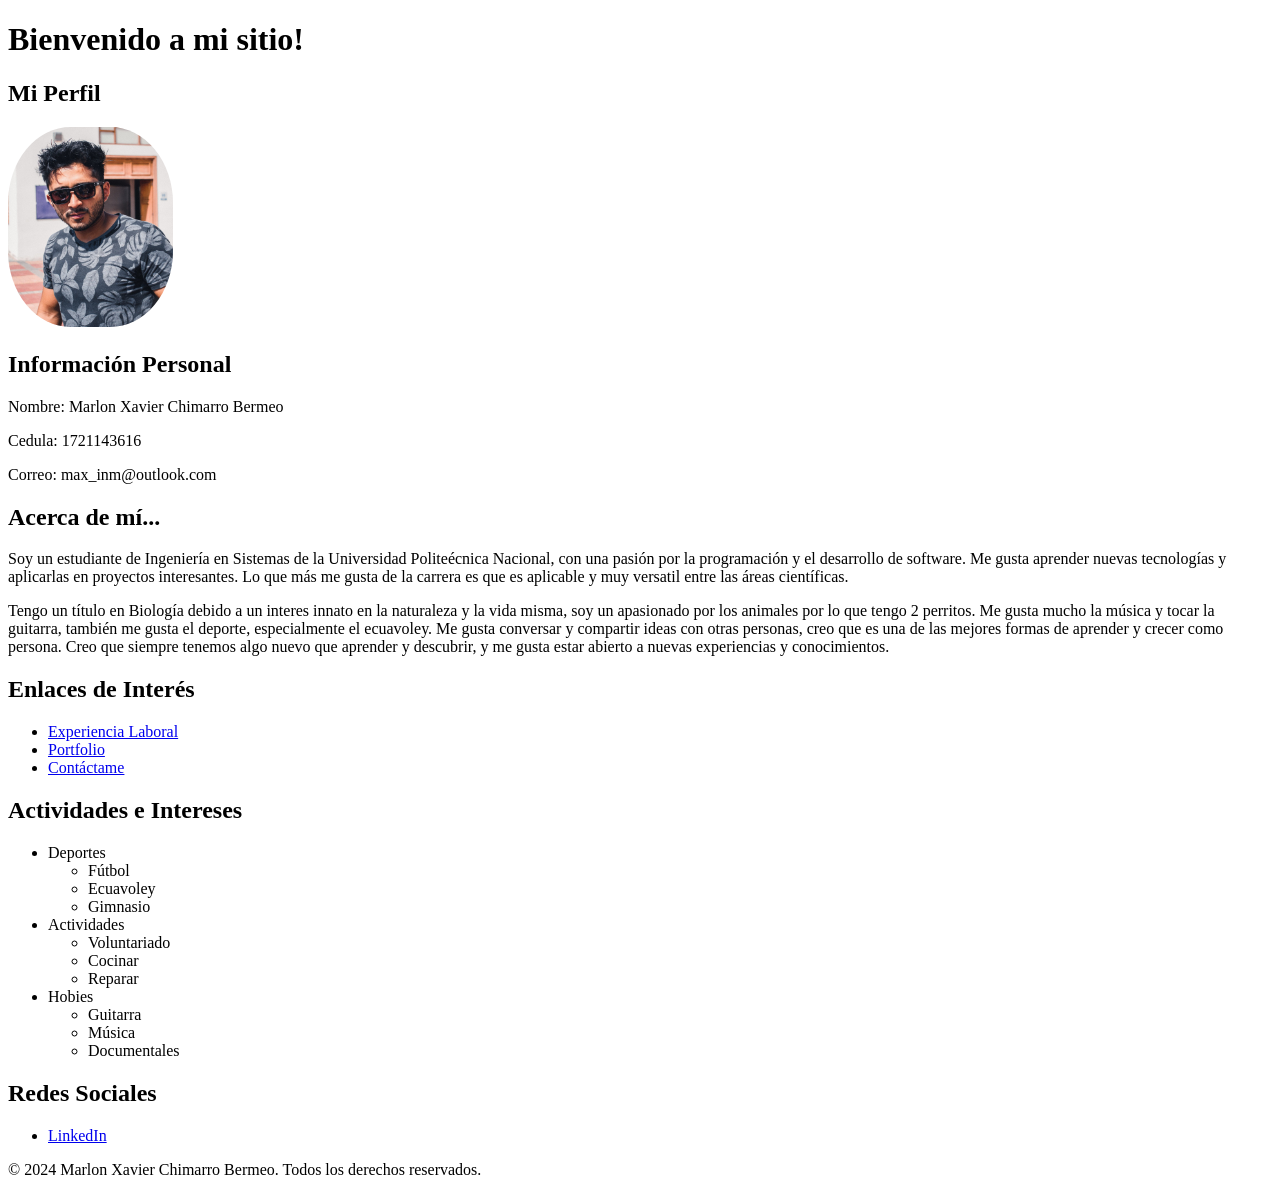
==== index.html @ 44b5b855 "feat: cv terminado" ====
<!DOCTYPE html>
<html lang="en">
<head>
    <meta charset="UTF-8">
    <meta name="viewport" content="width=device-width, initial-scale=1.0">
    <title>CV</title>
</head>
<body>
    <header>
        <h1>Bienvenido a mi sitio!</h1>
        <h2>Mi Perfil</h2>
        <img src="Foto casual.jpg" alt="Imagen de Marlon Xavier" width="165" height="200" style="border-radius: 38%;">
    </header>
    <section>
        <h2>Información Personal</h2>
        <p>Nombre: Marlon Xavier Chimarro Bermeo</p>
        <p>Cedula: 1721143616</p>
        <p>Correo: max_inm@outlook.com</p>
    </section>
    
    <section>
        <h2>Acerca de mí...</h2>
        <p>Soy un estudiante de Ingeniería en Sistemas de la Universidad Politeécnica Nacional, con una pasión por la programación y el desarrollo de software. 
            Me gusta aprender nuevas tecnologías y aplicarlas en proyectos interesantes. Lo que más me gusta de la carrera es que es aplicable y muy versatil 
            entre las áreas científicas.
        </p>
        <p>Tengo un título en Biología debido a un interes innato en la naturaleza y la vida misma, soy un apasionado por los animales por lo que tengo 2 
            perritos. Me gusta mucho la música y tocar la guitarra, también me gusta el deporte, especialmente el ecuavoley. Me gusta conversar y compartir ideas 
            con otras personas, creo que es una de las mejores formas de aprender y crecer como persona. Creo que siempre tenemos algo nuevo que aprender y descubrir, 
            y me gusta estar abierto a nuevas experiencias y conocimientos.
        </p>

    </section>

        <section>
        <h2>Enlaces de Interés</h2>
        <ul>
            <li><a href="experiencialaboral.html" target="_blank">Experiencia Laboral</a></li>
            <li><a href="portafolio.html" target="_blank">Portfolio</a></li>
            <li><a href="contactame.html" target="_blank">Contáctame</a></li>
        </ul>
    </section>

    <section>
        <h2>Actividades e Intereses</h2>
        <ul>
            <li>Deportes
                <ul>
                    <li>Fútbol</li>
                    <li>Ecuavoley</li>
                    <li>Gimnasio</li>
                </ul>
            </li>
            <li>Actividades
                <ul>
                    <li>Voluntariado</li>
                    <li>Cocinar</li>
                    <li>Reparar</li>
                </ul>
            </li>
            <li>Hobies
                <ul>
                    <li>Guitarra</li>
                    <li>Música</li>
                    <li>Documentales</li>
                </ul>
            </li>
        </ul>
    </section>
    <section>
        <h2>Redes Sociales</h2>
        <ul>
            <li><a href="https://www.linkedin.com/in/marlon-xavier-chimarro-bermeo-907769152/" target="_blank">LinkedIn</a></li>
        </ul>
    </section>

    <footer>
        <p>&copy; 2024 Marlon Xavier Chimarro Bermeo. Todos los derechos reservados.</p>
    </footer>
</body>
</html>
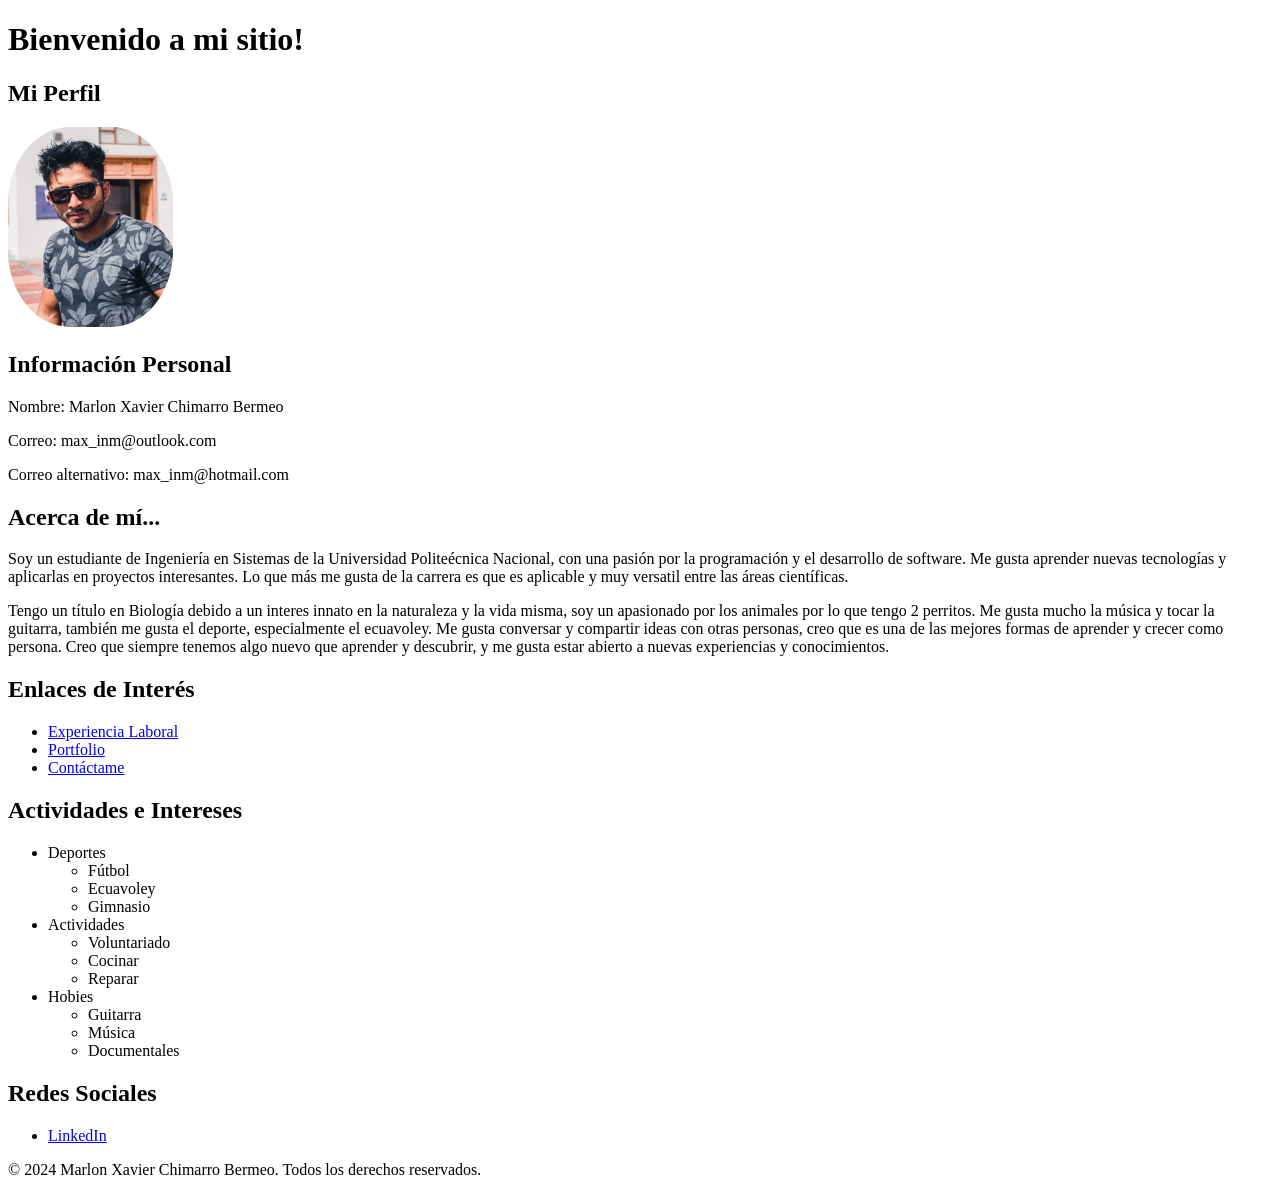
==== commit b79c6be9: "feat: actualizacion" ====
--- a/index.html
+++ b/index.html
@@ -14,8 +14,8 @@
     <section>
         <h2>Información Personal</h2>
         <p>Nombre: Marlon Xavier Chimarro Bermeo</p>
-        <p>Cedula: 1721143616</p>
         <p>Correo: max_inm@outlook.com</p>
+        <p>Correo alternativo: max_inm@hotmail.com</p>
     </section>
     
     <section>
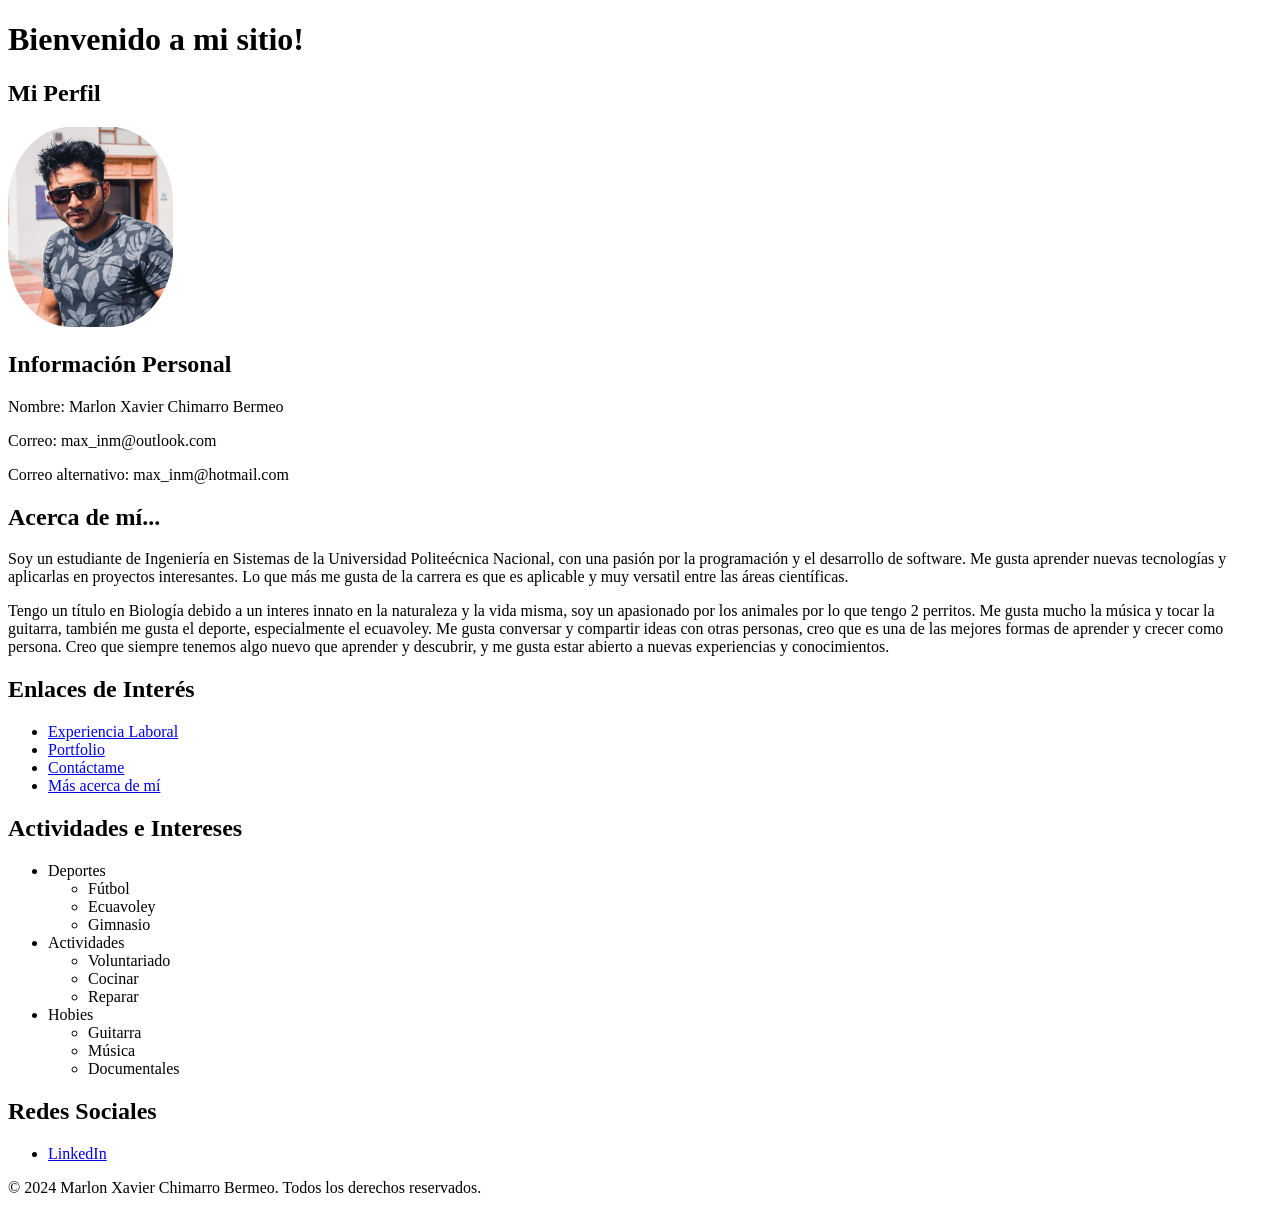
==== commit 0d49feae: "feat: pagina acerca de mi agregada" ====
--- a/index.html
+++ b/index.html
@@ -32,12 +32,13 @@
 
     </section>
 
-        <section>
+    <section>
         <h2>Enlaces de Interés</h2>
         <ul>
-            <li><a href="experiencialaboral.html" target="_blank">Experiencia Laboral</a></li>
-            <li><a href="portafolio.html" target="_blank">Portfolio</a></li>
-            <li><a href="contactame.html" target="_blank">Contáctame</a></li>
+            <li><a href="experiencialaboral.html">Experiencia Laboral</a></li>
+            <li><a href="portafolio.html">Portfolio</a></li>
+            <li><a href="contactame.html">Contáctame</a></li>
+            <li><a href="acerca.html">Más acerca de mí</a></li>
         </ul>
     </section>
 
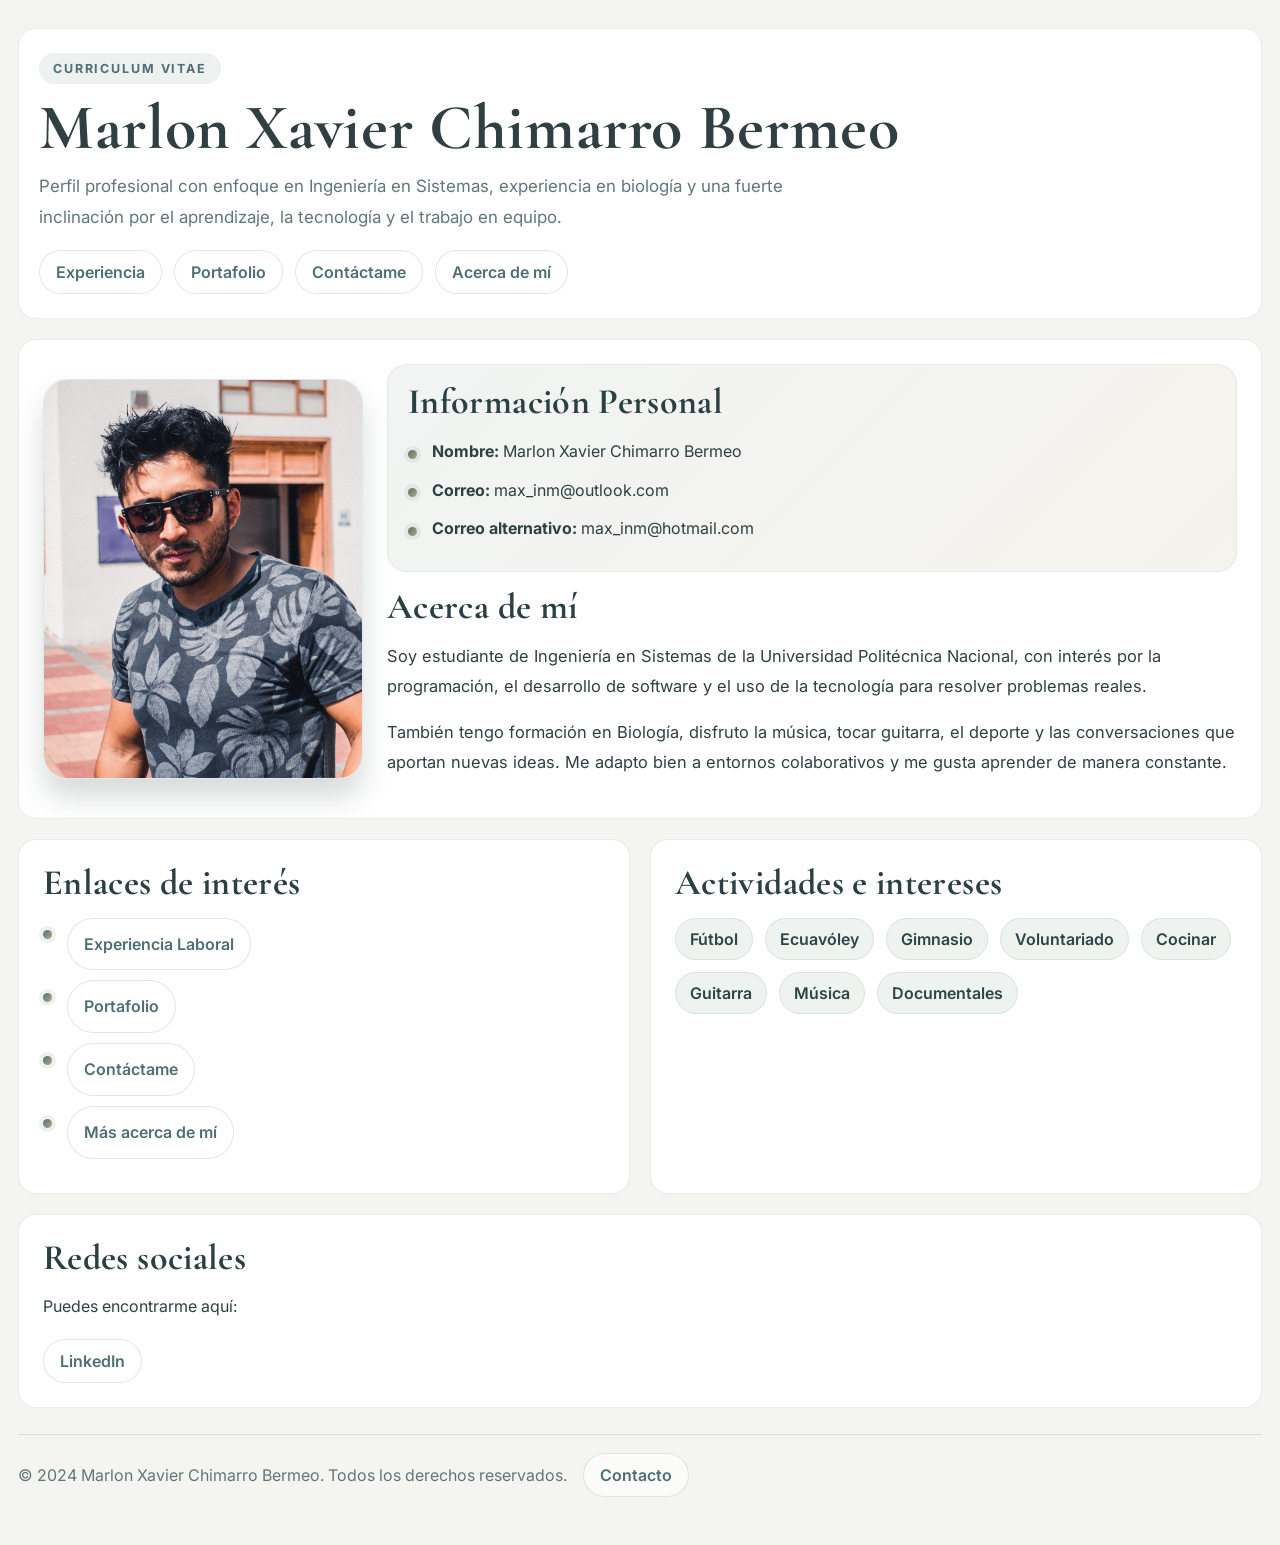
==== commit 6a0c088a: "feat: data update &  profile photo added" ====
--- a/index.html
+++ b/index.html
@@ -1,82 +1,77 @@
 <!DOCTYPE html>
-<html lang="en">
+<html lang="es">
 <head>
     <meta charset="UTF-8">
     <meta name="viewport" content="width=device-width, initial-scale=1.0">
-    <title>CV</title>
+    <title>CV | Marlon Xavier Chimarro Bermeo</title>
+    <link rel="stylesheet" href="style.css">
 </head>
-<body>
-    <header>
-        <h1>Bienvenido a mi sitio!</h1>
-        <h2>Mi Perfil</h2>
-        <img src="Foto casual.jpg" alt="Imagen de Marlon Xavier" width="165" height="200" style="border-radius: 38%;">
+<body class="page-body">
+    <header class="hero">
+        <p class="eyebrow">Curriculum Vitae</p>
+        <h1 class="hero-title">Marlon Xavier Chimarro Bermeo</h1>
+        <p class="hero-subtitle">Perfil profesional con enfoque en Ingeniería en Sistemas, experiencia en biología y una fuerte inclinación por el aprendizaje, la tecnología y el trabajo en equipo.</p>
+        <nav class="quick-nav" aria-label="Enlaces principales">
+            <a class="nav-pill" href="experiencialaboral.html">Experiencia</a>
+            <a class="nav-pill" href="portafolio.html">Portafolio</a>
+            <a class="nav-pill" href="contactame.html">Contáctame</a>
+            <a class="nav-pill" href="acerca.html">Acerca de mí</a>
+        </nav>
     </header>
-    <section>
-        <h2>Información Personal</h2>
-        <p>Nombre: Marlon Xavier Chimarro Bermeo</p>
-        <p>Correo: max_inm@outlook.com</p>
-        <p>Correo alternativo: max_inm@hotmail.com</p>
-    </section>
-    
-    <section>
-        <h2>Acerca de mí...</h2>
-        <p>Soy un estudiante de Ingeniería en Sistemas de la Universidad Politeécnica Nacional, con una pasión por la programación y el desarrollo de software. 
-            Me gusta aprender nuevas tecnologías y aplicarlas en proyectos interesantes. Lo que más me gusta de la carrera es que es aplicable y muy versatil 
-            entre las áreas científicas.
-        </p>
-        <p>Tengo un título en Biología debido a un interes innato en la naturaleza y la vida misma, soy un apasionado por los animales por lo que tengo 2 
-            perritos. Me gusta mucho la música y tocar la guitarra, también me gusta el deporte, especialmente el ecuavoley. Me gusta conversar y compartir ideas 
-            con otras personas, creo que es una de las mejores formas de aprender y crecer como persona. Creo que siempre tenemos algo nuevo que aprender y descubrir, 
-            y me gusta estar abierto a nuevas experiencias y conocimientos.
-        </p>
+    <main class="cv-grid">
+        <section class="card profile-card">
+            <img class="profile-photo" src="Foto casual.jpg" alt="Imagen de Marlon Xavier">
+            <div class="profile-info">
+                <div class="accent-box">
+                    <h2 class="section-title">Información Personal</h2>
+                    <ul class="detail-list">
+                        <li><strong>Nombre:</strong> Marlon Xavier Chimarro Bermeo</li>
+                        <li><strong>Correo:</strong> max_inm@outlook.com</li>
+                        <li><strong>Correo alternativo:</strong> max_inm@hotmail.com</li>
+                    </ul>
+                </div>
+                <div>
+                    <h2 class="section-title">Acerca de mí</h2>
+                    <p class="lead-text">Soy estudiante de Ingeniería en Sistemas de la Universidad Politécnica Nacional, con interés por la programación, el desarrollo de software y el uso de la tecnología para resolver problemas reales.</p>
+                    <p class="lead-text">También tengo formación en Biología, disfruto la música, tocar guitarra, el deporte y las conversaciones que aportan nuevas ideas. Me adapto bien a entornos colaborativos y me gusta aprender de manera constante.</p>
+                </div>
+            </div>
+        </section>
 
-    </section>
+        <section class="card personal-card">
+            <h2 class="section-title">Enlaces de interés</h2>
+            <ul class="bullet-list">
+                <li><a class="button-link" href="experiencialaboral.html">Experiencia Laboral</a></li>
+                <li><a class="button-link" href="portafolio.html">Portafolio</a></li>
+                <li><a class="button-link" href="contactame.html">Contáctame</a></li>
+                <li><a class="button-link" href="acerca.html">Más acerca de mí</a></li>
+            </ul>
+        </section>
 
-    <section>
-        <h2>Enlaces de Interés</h2>
-        <ul>
-            <li><a href="experiencialaboral.html">Experiencia Laboral</a></li>
-            <li><a href="portafolio.html">Portfolio</a></li>
-            <li><a href="contactame.html">Contáctame</a></li>
-            <li><a href="acerca.html">Más acerca de mí</a></li>
-        </ul>
-    </section>
+        <section class="card about-card">
+            <h2 class="section-title">Actividades e intereses</h2>
+            <div class="tag-list">
+                <span class="tag">Fútbol</span>
+                <span class="tag">Ecuavóley</span>
+                <span class="tag">Gimnasio</span>
+                <span class="tag">Voluntariado</span>
+                <span class="tag">Cocinar</span>
+                <span class="tag">Guitarra</span>
+                <span class="tag">Música</span>
+                <span class="tag">Documentales</span>
+            </div>
+        </section>
 
-    <section>
-        <h2>Actividades e Intereses</h2>
-        <ul>
-            <li>Deportes
-                <ul>
-                    <li>Fútbol</li>
-                    <li>Ecuavoley</li>
-                    <li>Gimnasio</li>
-                </ul>
-            </li>
-            <li>Actividades
-                <ul>
-                    <li>Voluntariado</li>
-                    <li>Cocinar</li>
-                    <li>Reparar</li>
-                </ul>
-            </li>
-            <li>Hobies
-                <ul>
-                    <li>Guitarra</li>
-                    <li>Música</li>
-                    <li>Documentales</li>
-                </ul>
-            </li>
-        </ul>
-    </section>
-    <section>
-        <h2>Redes Sociales</h2>
-        <ul>
-            <li><a href="https://www.linkedin.com/in/marlon-xavier-chimarro-bermeo-907769152/" target="_blank">LinkedIn</a></li>
-        </ul>
-    </section>
+        <section class="card social-card">
+            <h2 class="section-title">Redes sociales</h2>
+            <p class="section-intro">Puedes encontrarme aquí:</p>
+            <a class="social-link" href="https://www.linkedin.com/in/marlon-xavier-chimarro-bermejo-907769152/" target="_blank" rel="noopener noreferrer">LinkedIn</a>
+        </section>
+    </main>
 
-    <footer>
-        <p>&copy; 2024 Marlon Xavier Chimarro Bermeo. Todos los derechos reservados.</p>
+    <footer class="footer-bar">
+        <p class="footer-note">&copy; 2024 Marlon Xavier Chimarro Bermeo. Todos los derechos reservados.</p>
+        <a class="footer-link" href="contactame.html">Contacto</a>
     </footer>
 </body>
 </html>
--- a/style.css
+++ b/style.css
@@ -0,0 +1,419 @@
+@import url('https://fonts.googleapis.com/css2?family=Cormorant+Garamond:wght@500;600;700&family=Inter:wght@400;500;600;700&display=swap');
+
+
+* {
+    box-sizing: border-box;
+}
+
+
+body {
+    margin: 0;
+    font-family: 'Inter', sans-serif;
+    color: #2f3f42;
+    background: #f4f4f1;
+    min-height: 100vh;
+}
+
+img {
+    max-width: 100%;
+    display: block;
+}
+
+a {
+    color: #4f6f75;
+    text-decoration: none;
+}
+
+a:hover {
+    color: #30484d;
+}
+
+.page-body {
+    padding: 28px 18px 48px;
+}
+
+.hero,
+.card,
+.work-card,
+.project-card,
+.contact-panel,
+.content-card {
+    background: #ffffff;
+    border: 1px solid rgba(79, 111, 117, 0.12);
+    border-radius: 18px;
+    box-shadow: none;
+}
+
+.hero {
+    width: 100%;
+    margin: 0 0 20px;
+    padding: 24px 20px;
+    text-align: left;
+}
+
+.eyebrow {
+    display: inline-flex;
+    align-items: center;
+    gap: 10px;
+    margin: 0 0 10px;
+    padding: 8px 14px;
+    border-radius: 999px;
+    background: rgba(143, 165, 156, 0.16);
+    color: #4f6f75;
+    text-transform: uppercase;
+    letter-spacing: 0.15em;
+    font-size: 0.78rem;
+    font-weight: 700;
+}
+
+.hero-title,
+.section-title,
+.card h2,
+.card h3,
+.work-card h2,
+.project-card h2,
+.contact-panel h2,
+.content-card h2 {
+    font-family: 'Cormorant Garamond', serif;
+    line-height: 1.05;
+    letter-spacing: 0.01em;
+    margin: 0;
+}
+
+.hero-title {
+    font-size: clamp(2.5rem, 5vw, 4.4rem);
+    margin-bottom: 10px;
+}
+
+.hero-subtitle {
+    margin: 0 0 18px;
+    max-width: 760px;
+    font-size: 1.06rem;
+    line-height: 1.8;
+    color: #627679;
+}
+
+.quick-nav {
+    display: flex;
+    flex-wrap: wrap;
+    justify-content: flex-start;
+    gap: 12px;
+}
+
+.nav-pill,
+.social-link,
+.button-link,
+.footer-link {
+    display: inline-flex;
+    align-items: center;
+    justify-content: center;
+    gap: 10px;
+    padding: 11px 16px;
+    border-radius: 999px;
+    border: 1px solid rgba(79, 111, 117, 0.16);
+    background: rgba(255, 255, 255, 0.6);
+    font-weight: 600;
+    transition: transform 0.2s ease, box-shadow 0.2s ease, background-color 0.2s ease;
+}
+
+.nav-pill:hover,
+.social-link:hover,
+.button-link:hover,
+.footer-link:hover {
+    transform: translateY(-2px);
+    box-shadow: 0 12px 24px rgba(56, 84, 89, 0.12);
+}
+
+.cv-grid {
+    width: 100%;
+    margin: 0;
+    display: grid;
+    grid-template-columns: repeat(12, minmax(0, 1fr));
+    gap: 20px;
+}
+
+.card,
+.work-card,
+.project-card,
+.contact-panel,
+.content-card {
+    padding: 24px;
+}
+
+.card h2,
+.work-card h2,
+.project-card h2,
+.contact-panel h2,
+.content-card h2 {
+    font-size: clamp(1.8rem, 2.8vw, 2.45rem);
+    margin-bottom: 16px;
+    color: #2b4043;
+}
+
+.card p,
+.work-card p,
+.project-card p,
+.contact-panel p,
+.content-card p,
+li {
+    line-height: 1.8;
+    color: #2f3f42;
+}
+
+.profile-card {
+    grid-column: span 12;
+    display: grid;
+    grid-template-columns: 320px minmax(0, 1fr);
+    gap: 24px;
+    align-items: center;
+}
+
+.profile-photo {
+    width: 100%;
+    max-width: 320px;
+    aspect-ratio: 4 / 5;
+    object-fit: cover;
+    border-radius: 24px;
+    border: 1px solid rgba(79, 111, 117, 0.16);
+    box-shadow: 0 18px 28px rgba(39, 55, 57, 0.18);
+}
+
+.profile-info {
+    display: grid;
+    gap: 16px;
+}
+
+.detail-list,
+.interest-grid,
+.social-grid,
+.contact-list,
+.project-list,
+.work-list,
+.bullet-list {
+    list-style: none;
+    padding: 0;
+    margin: 0;
+}
+
+.detail-list li,
+.contact-list li,
+.social-grid li,
+.project-list li,
+.work-list li,
+.bullet-list li {
+    position: relative;
+    padding-left: 24px;
+    margin-bottom: 10px;
+}
+
+.detail-list li::before,
+.contact-list li::before,
+.social-grid li::before,
+.project-list li::before,
+.work-list li::before,
+.bullet-list li::before {
+    content: '';
+    position: absolute;
+    left: 0;
+    top: 0.8em;
+    width: 9px;
+    height: 9px;
+    border-radius: 50%;
+    background: linear-gradient(135deg, #4f6f75, #b6a97f);
+    box-shadow: 0 0 0 4px rgba(143, 165, 156, 0.16);
+}
+
+.lead-text {
+    font-size: 1.03rem;
+    color: #627679;
+}
+
+.accent-box {
+    background: linear-gradient(135deg, rgba(143, 165, 156, 0.12), rgba(182, 169, 127, 0.14));
+    border-radius: 20px;
+    padding: 18px 20px;
+    border: 1px solid rgba(79, 111, 117, 0.08);
+}
+
+.personal-card {
+    grid-column: span 6;
+}
+
+.about-card {
+    grid-column: span 6;
+}
+
+.interests-card,
+.social-card,
+.contact-card,
+.content-card,
+.work-card,
+.project-card {
+    grid-column: span 12;
+}
+
+.tag-list,
+.interest-grid {
+    display: flex;
+    flex-wrap: wrap;
+    gap: 12px;
+}
+
+.tag,
+.interest-chip {
+    padding: 10px 14px;
+    border-radius: 999px;
+    background: #eef3ef;
+    border: 1px solid rgba(79, 111, 117, 0.12);
+    color: #2d4448;
+    font-weight: 600;
+}
+
+.section-intro {
+    margin-bottom: 18px;
+    color: #627679;
+}
+
+.social-link {
+    width: fit-content;
+}
+
+.footer-bar {
+    width: 100%;
+    margin: 26px 0 0;
+    padding-top: 18px;
+    border-top: 1px solid rgba(72, 91, 92, 0.16);
+    display: flex;
+    justify-content: flex-start;
+    align-items: center;
+    gap: 16px;
+    color: #627679;
+}
+
+.footer-note {
+    margin: 0;
+}
+
+.contact-form {
+    display: grid;
+    gap: 16px;
+    max-width: 760px;
+}
+
+.field-group {
+    display: grid;
+    gap: 8px;
+}
+
+.field-label {
+    font-weight: 700;
+    color: #30484d;
+}
+
+.field-input,
+.field-textarea {
+    width: 100%;
+    border: 1px solid rgba(79, 111, 117, 0.2);
+    border-radius: 16px;
+    padding: 14px 16px;
+    background: rgba(255, 255, 255, 0.75);
+    font: inherit;
+    color: #2f3f42;
+    outline: none;
+}
+
+.field-textarea {
+    min-height: 160px;
+    resize: vertical;
+}
+
+.field-input:focus,
+.field-textarea:focus {
+    border-color: rgba(79, 111, 117, 0.55);
+    box-shadow: 0 0 0 4px rgba(143, 165, 156, 0.18);
+}
+
+.submit-button {
+    justify-self: start;
+    border: 0;
+    cursor: pointer;
+    background: linear-gradient(135deg, #4f6f75, #375a5f);
+    color: #f6f7f3;
+    padding: 13px 20px;
+    border-radius: 999px;
+    font-weight: 700;
+    box-shadow: 0 16px 24px rgba(55, 90, 95, 0.24);
+}
+
+.submit-button:hover {
+    transform: translateY(-2px);
+}
+
+.timeline-card {
+    grid-column: span 12;
+}
+
+.work-card,
+.project-card {
+    margin-bottom: 18px;
+}
+
+.subheading {
+    margin: 12px 0 8px;
+    font-size: 1.2rem;
+    color: #2c4145;
+}
+
+@media (max-width: 900px) {
+    .profile-card,
+    .personal-card,
+    .about-card {
+        grid-column: span 12;
+    }
+
+    .profile-card {
+        grid-template-columns: 1fr;
+        justify-items: center;
+        text-align: center;
+    }
+
+    .profile-photo {
+        max-width: 280px;
+    }
+
+    .footer-bar {
+        flex-direction: column;
+        text-align: left;
+    }
+}
+
+@media (max-width: 640px) {
+    .page-body {
+        padding: 16px 12px 32px;
+    }
+
+    .hero,
+    .card,
+    .work-card,
+    .project-card,
+    .contact-panel,
+    .content-card {
+        border-radius: 16px;
+        padding: 18px 16px;
+    }
+
+    .hero-title {
+        font-size: 2.4rem;
+    }
+
+    .quick-nav {
+        gap: 8px;
+    }
+
+    .nav-pill,
+    .social-link,
+    .button-link,
+    .footer-link {
+        width: 100%;
+    }
+}
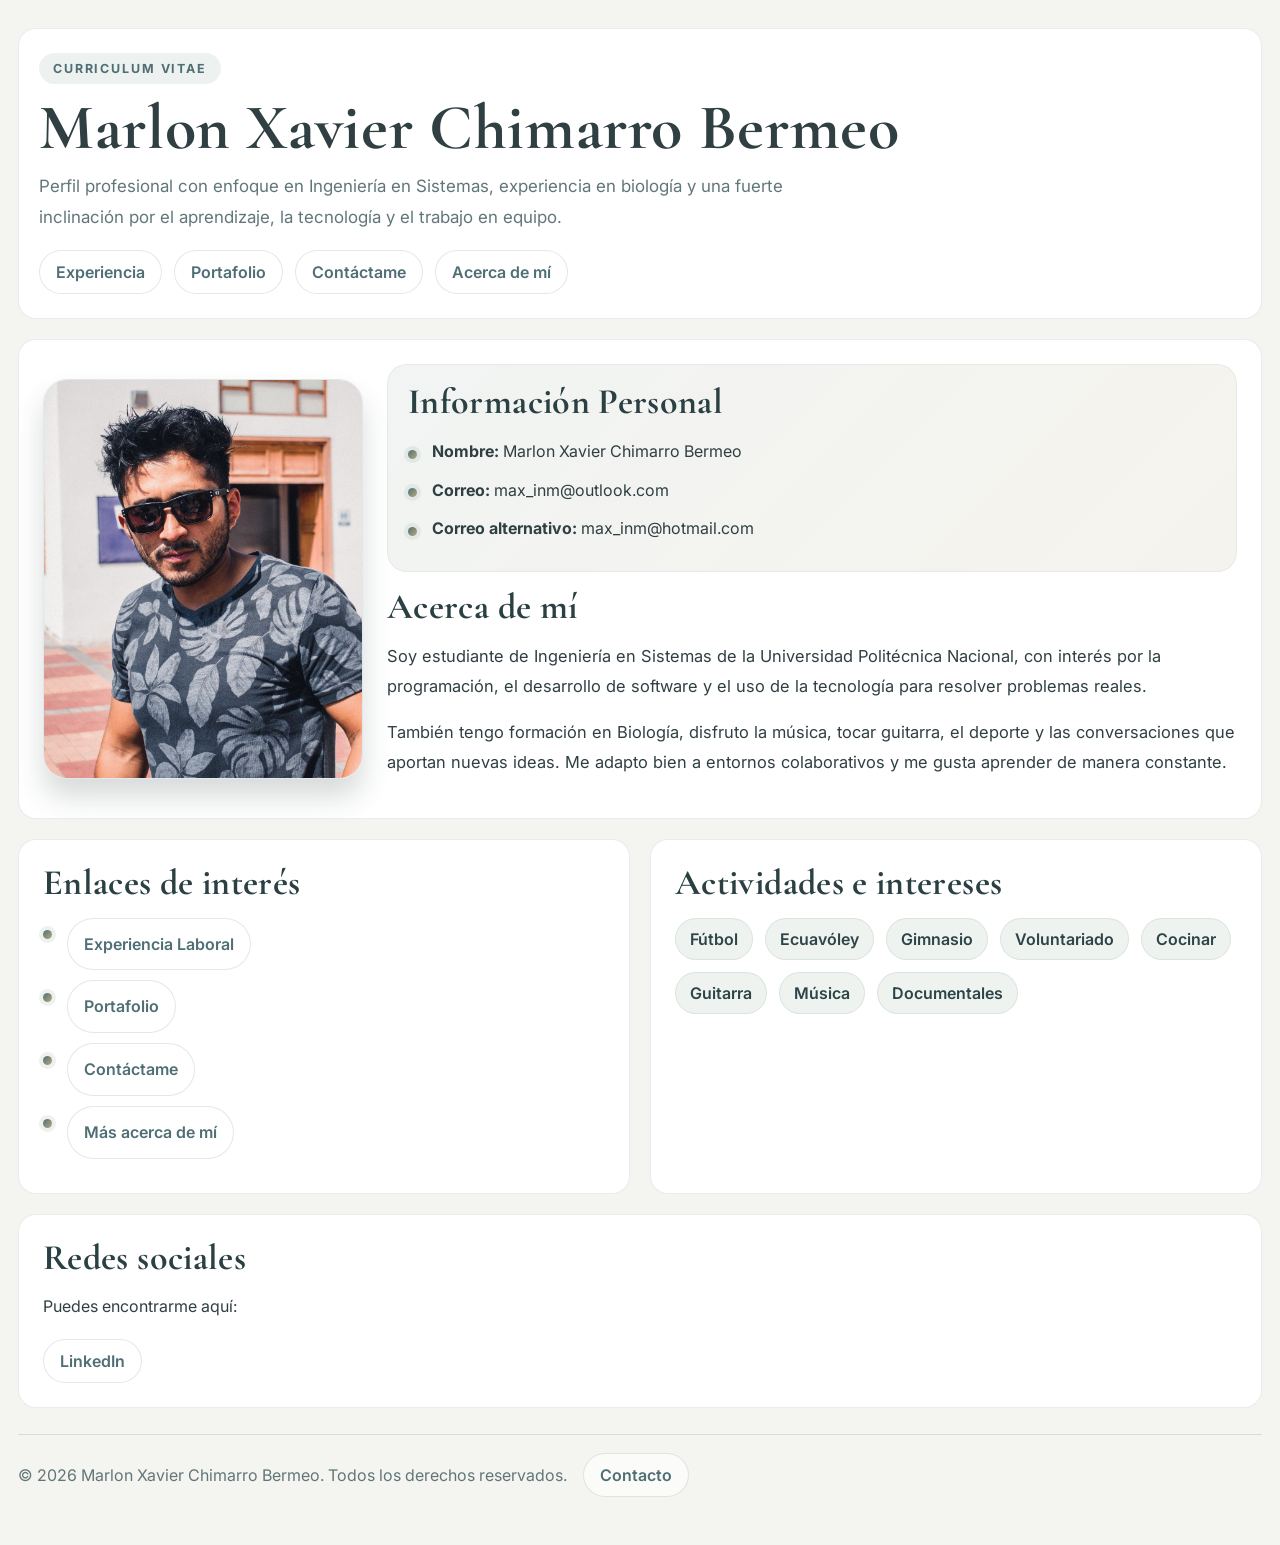
==== commit 8bb5335a: "feat: photo updated" ====
--- a/index.html
+++ b/index.html
@@ -65,12 +65,12 @@
         <section class="card social-card">
             <h2 class="section-title">Redes sociales</h2>
             <p class="section-intro">Puedes encontrarme aquí:</p>
-            <a class="social-link" href="https://www.linkedin.com/in/marlon-xavier-chimarro-bermejo-907769152/" target="_blank" rel="noopener noreferrer">LinkedIn</a>
+            <a class="social-link" href="https://www.linkedin.com/in/marlon-xavier-chimarro-bermeo-907769152/" target="_blank" rel="noopener noreferrer">LinkedIn</a>
         </section>
     </main>
 
     <footer class="footer-bar">
-        <p class="footer-note">&copy; 2024 Marlon Xavier Chimarro Bermeo. Todos los derechos reservados.</p>
+        <p class="footer-note">&copy; 2026 Marlon Xavier Chimarro Bermeo. Todos los derechos reservados.</p>
         <a class="footer-link" href="contactame.html">Contacto</a>
     </footer>
 </body>
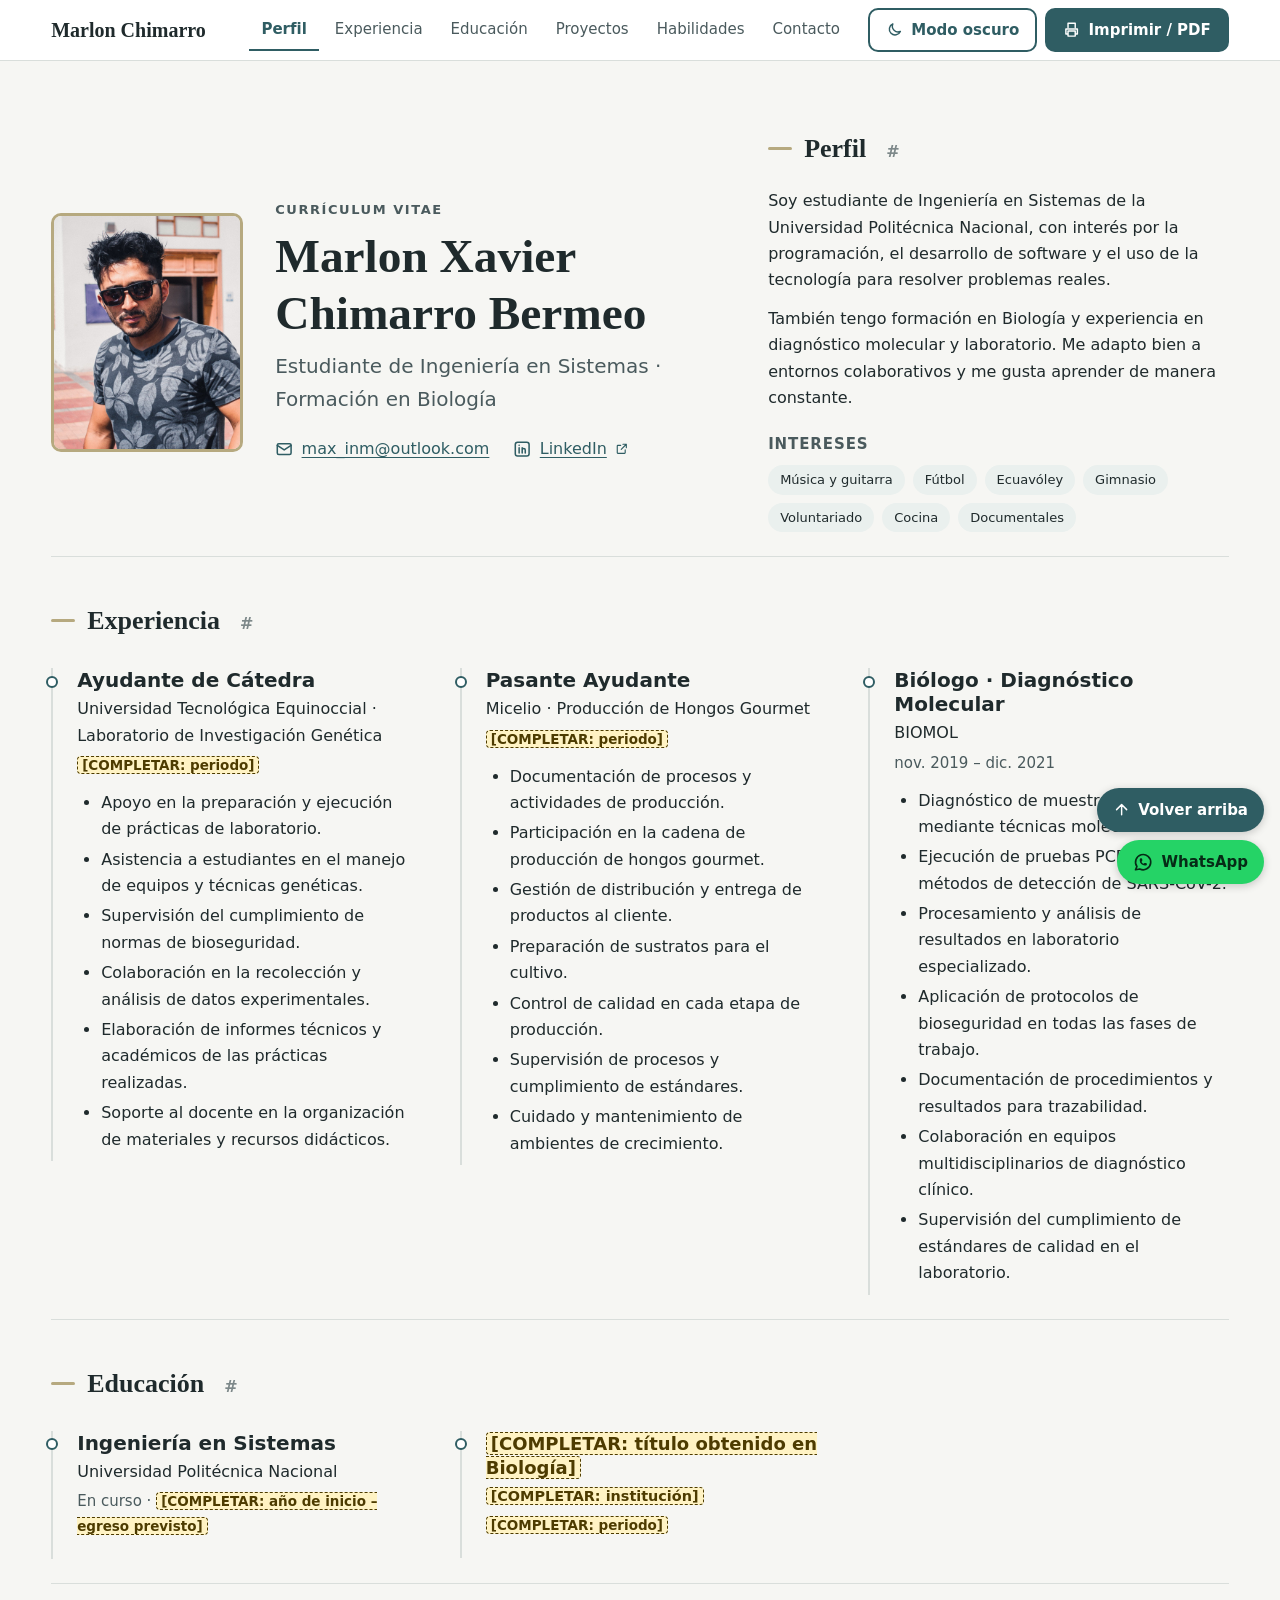
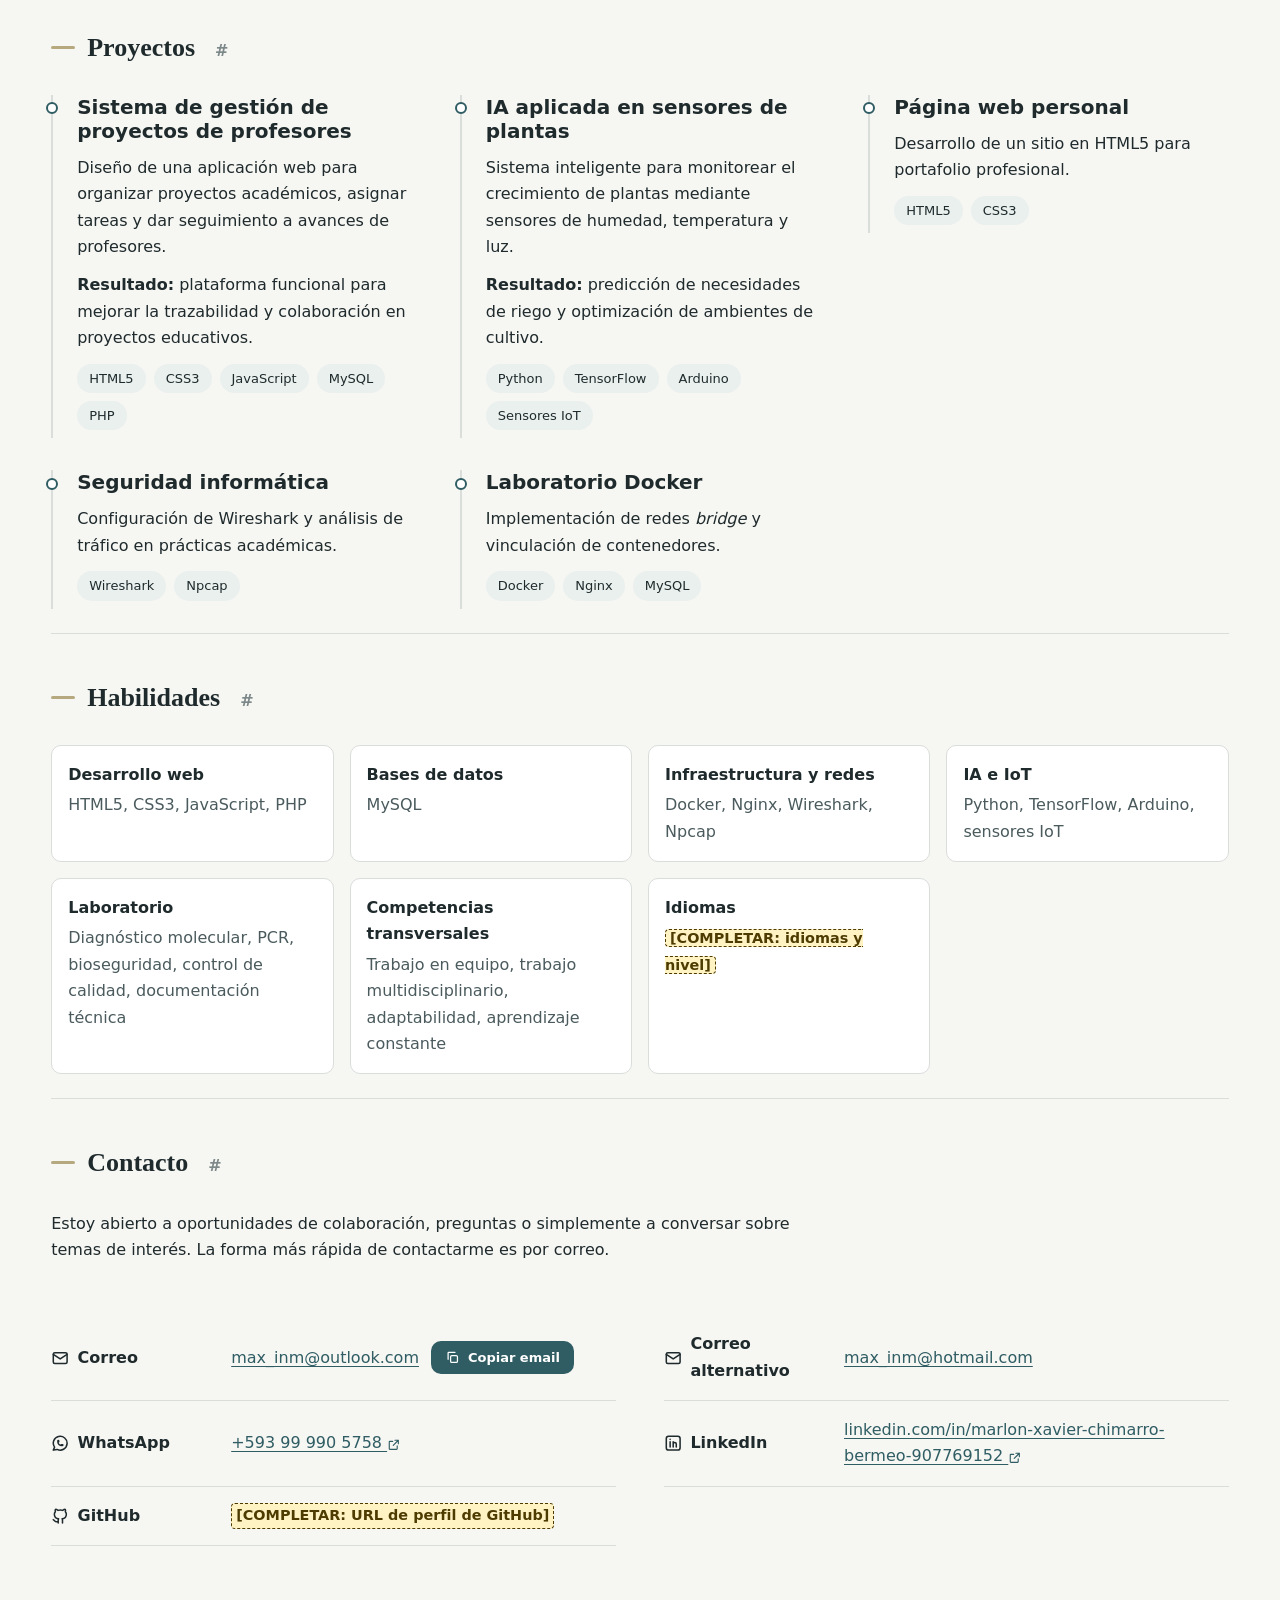
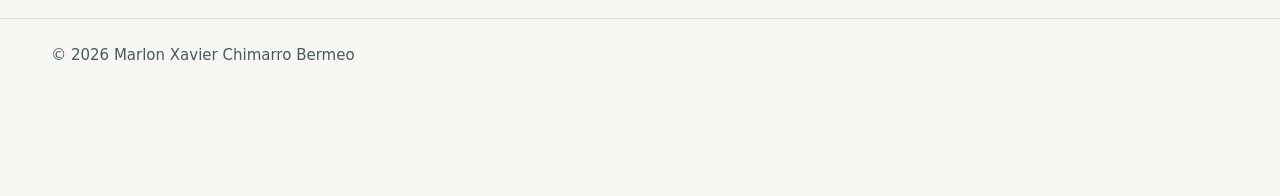
==== commit a7abfc6b: "feat: design changed to apply HCI laws" ====
--- a/index.html
+++ b/index.html
@@ -1,77 +1,375 @@
 <!DOCTYPE html>
-<html lang="es">
+<html lang="es" class="no-js">
 <head>
     <meta charset="UTF-8">
     <meta name="viewport" content="width=device-width, initial-scale=1.0">
+    <meta name="color-scheme" content="light dark">
+    <meta name="description" content="Currículum de Marlon Xavier Chimarro Bermeo, estudiante de Ingeniería en Sistemas con formación en Biología.">
     <title>CV | Marlon Xavier Chimarro Bermeo</title>
-    <link rel="stylesheet" href="style.css">
+    <link rel="icon" href="assets/favicon.svg" type="image/svg+xml">
+    <link rel="stylesheet" href="css/styles.css">
+    <script>
+        /* Marca que JS está activo y aplica el tema guardado antes de pintar (evita parpadeo). */
+        (function () {
+            var d = document.documentElement;
+            d.classList.remove('no-js');
+            d.classList.add('js');
+            try {
+                var t = localStorage.getItem('tema');
+                if (t === 'light' || t === 'dark') d.setAttribute('data-theme', t);
+            } catch (e) {}
+        })();
+    </script>
+    <script src="js/main.js" defer></script>
 </head>
-<body class="page-body">
-    <header class="hero">
-        <p class="eyebrow">Curriculum Vitae</p>
-        <h1 class="hero-title">Marlon Xavier Chimarro Bermeo</h1>
-        <p class="hero-subtitle">Perfil profesional con enfoque en Ingeniería en Sistemas, experiencia en biología y una fuerte inclinación por el aprendizaje, la tecnología y el trabajo en equipo.</p>
-        <nav class="quick-nav" aria-label="Enlaces principales">
-            <a class="nav-pill" href="experiencialaboral.html">Experiencia</a>
-            <a class="nav-pill" href="portafolio.html">Portafolio</a>
-            <a class="nav-pill" href="contactame.html">Contáctame</a>
-            <a class="nav-pill" href="acerca.html">Acerca de mí</a>
-        </nav>
+<body id="inicio">
+    <a class="skip-link" href="#contenido">Saltar al contenido</a>
+
+    <header class="site-header">
+        <div class="header-inner">
+            <a class="brand" href="#inicio" title="Ir al inicio de la página">Marlon Chimarro</a>
+
+            <button class="menu-toggle js-only" type="button" aria-expanded="false" aria-controls="menu-principal" title="Mostrar u ocultar el menú (Esc para cerrar)">
+                <svg class="icon" viewBox="0 0 24 24" aria-hidden="true" focusable="false"><path d="M4 7h16M4 12h16M4 17h16"/></svg>
+                <span class="menu-toggle-label">Menú</span>
+            </button>
+
+            <div class="menu-panel" id="menu-principal">
+                <nav class="site-nav" aria-label="Secciones del currículum">
+                    <ul class="nav-list">
+                        <li><a class="nav-link" href="#perfil">Perfil</a></li>
+                        <li><a class="nav-link" href="#experiencia">Experiencia</a></li>
+                        <li><a class="nav-link" href="#educacion">Educación</a></li>
+                        <li><a class="nav-link" href="#proyectos">Proyectos</a></li>
+                        <li><a class="nav-link" href="#habilidades">Habilidades</a></li>
+                        <li><a class="nav-link" href="#contacto">Contacto</a></li>
+                    </ul>
+                </nav>
+                <div class="header-actions js-only">
+                    <button class="btn btn-ghost" id="theme-toggle" type="button" aria-label="Cambiar a modo oscuro" title="Cambiar entre modo claro y oscuro">
+                        <svg class="icon icon-moon" viewBox="0 0 24 24" aria-hidden="true" focusable="false"><path d="M20 14.5A8 8 0 0 1 9.5 4 8 8 0 1 0 20 14.5z"/></svg>
+                        <svg class="icon icon-sun" viewBox="0 0 24 24" aria-hidden="true" focusable="false"><circle cx="12" cy="12" r="4"/><path d="M12 2v2M12 20v2M4.9 4.9l1.4 1.4M17.7 17.7l1.4 1.4M2 12h2M20 12h2M4.9 19.1l1.4-1.4M17.7 6.3l1.4-1.4"/></svg>
+                        <span class="theme-label">Modo oscuro</span>
+                    </button>
+                    <button class="btn" id="print-btn" type="button" title="Abre el diálogo de impresión. Elige «Guardar como PDF» para obtener un archivo.">
+                        <svg class="icon" viewBox="0 0 24 24" aria-hidden="true" focusable="false"><path d="M7 9V3h10v6M7 18H4v-7h16v7h-3M7 14h10v7H7z"/></svg>
+                        <span>Imprimir / PDF</span>
+                    </button>
+                </div>
+            </div>
+        </div>
     </header>
-    <main class="cv-grid">
-        <section class="card profile-card">
-            <img class="profile-photo" src="Foto casual.jpg" alt="Imagen de Marlon Xavier">
-            <div class="profile-info">
-                <div class="accent-box">
-                    <h2 class="section-title">Información Personal</h2>
-                    <ul class="detail-list">
-                        <li><strong>Nombre:</strong> Marlon Xavier Chimarro Bermeo</li>
-                        <li><strong>Correo:</strong> max_inm@outlook.com</li>
-                        <li><strong>Correo alternativo:</strong> max_inm@hotmail.com</li>
+
+    <main id="contenido" tabindex="-1">
+
+        <!-- ============ PERFIL ============ -->
+        <section class="section profile" id="perfil" aria-labelledby="perfil-titulo">
+            <div class="profile-grid">
+                <img class="profile-photo" src="assets/foto-perfil.jpg" width="1024" height="1280"
+                     alt="Fotografía de Marlon Xavier Chimarro Bermeo">
+                <div class="profile-text">
+                    <p class="eyebrow">Currículum Vitae</p>
+                    <h1 class="name">Marlon Xavier Chimarro Bermeo</h1>
+                    <p class="role">Estudiante de Ingeniería en Sistemas · Formación en Biología</p>
+                    <ul class="quick-contact" aria-label="Contacto rápido">
+                        <li>
+                            <a href="mailto:max_inm@outlook.com" title="Escribir un correo a max_inm@outlook.com">
+                                <svg class="icon" viewBox="0 0 24 24" aria-hidden="true" focusable="false"><rect x="3" y="5" width="18" height="14" rx="2"/><path d="m3 7 9 6 9-6"/></svg>
+                                <span>max_inm@outlook.com</span>
+                            </a>
+                        </li>
+                        <li>
+                            <a href="https://www.linkedin.com/in/marlon-xavier-chimarro-bermeo-907769152/" target="_blank" rel="noopener noreferrer" title="Perfil de LinkedIn (abre en pestaña nueva)">
+                                <svg class="icon" viewBox="0 0 24 24" aria-hidden="true" focusable="false"><rect x="3" y="3" width="18" height="18" rx="3"/><path d="M8 10v7M8 7v.01M12 17v-4a2 2 0 0 1 4 0v4M12 10v7"/></svg>
+                                <span>LinkedIn</span>
+                                <svg class="icon icon-ext" viewBox="0 0 24 24" aria-hidden="true" focusable="false"><path d="M14 4h6v6M20 4l-9 9M18 14v5a1 1 0 0 1-1 1H5a1 1 0 0 1-1-1V7a1 1 0 0 1 1-1h5"/></svg>
+                                <span class="sr-only">(abre en pestaña nueva)</span>
+                            </a>
+                        </li>
                     </ul>
                 </div>
-                <div>
-                    <h2 class="section-title">Acerca de mí</h2>
-                    <p class="lead-text">Soy estudiante de Ingeniería en Sistemas de la Universidad Politécnica Nacional, con interés por la programación, el desarrollo de software y el uso de la tecnología para resolver problemas reales.</p>
-                    <p class="lead-text">También tengo formación en Biología, disfruto la música, tocar guitarra, el deporte y las conversaciones que aportan nuevas ideas. Me adapto bien a entornos colaborativos y me gusta aprender de manera constante.</p>
-                </div>
             </div>
-        </section>
-
-        <section class="card personal-card">
-            <h2 class="section-title">Enlaces de interés</h2>
-            <ul class="bullet-list">
-                <li><a class="button-link" href="experiencialaboral.html">Experiencia Laboral</a></li>
-                <li><a class="button-link" href="portafolio.html">Portafolio</a></li>
-                <li><a class="button-link" href="contactame.html">Contáctame</a></li>
-                <li><a class="button-link" href="acerca.html">Más acerca de mí</a></li>
+
+            <div class="profile-about">
+                <h2 class="section-title" id="perfil-titulo">Perfil
+                    <a class="anchor" href="#perfil" aria-label="Enlace directo a la sección Perfil" title="Enlace a esta sección">#</a>
+                </h2>
+                <div class="prose">
+                    <p>Soy estudiante de Ingeniería en Sistemas de la Universidad Politécnica Nacional, con interés por la programación, el desarrollo de software y el uso de la tecnología para resolver problemas reales.</p>
+                    <p>También tengo formación en Biología y experiencia en diagnóstico molecular y laboratorio. Me adapto bien a entornos colaborativos y me gusta aprender de manera constante.</p>
+                </div>
+                <h3 class="subheading">Intereses</h3>
+                <ul class="tag-list" aria-label="Intereses personales">
+                    <li class="tag">Música y guitarra</li>
+                    <li class="tag">Fútbol</li>
+                    <li class="tag">Ecuavóley</li>
+                    <li class="tag">Gimnasio</li>
+                    <li class="tag">Voluntariado</li>
+                    <li class="tag">Cocina</li>
+                    <li class="tag">Documentales</li>
+                </ul>
+            </div>
+        </section>
+
+        <!-- ============ EXPERIENCIA ============ -->
+        <section class="section" id="experiencia" aria-labelledby="experiencia-titulo">
+            <h2 class="section-title" id="experiencia-titulo">Experiencia
+                <a class="anchor" href="#experiencia" aria-label="Enlace directo a la sección Experiencia" title="Enlace a esta sección">#</a>
+            </h2>
+
+            <article class="entry">
+                <header class="entry-header">
+                    <h3 class="entry-title">Ayudante de Cátedra</h3>
+                    <p class="entry-org">Universidad Tecnológica Equinoccial · Laboratorio de Investigación Genética</p>
+                    <p class="entry-meta"><mark class="todo">[COMPLETAR: periodo]</mark></p>
+                </header>
+                <ul class="entry-list">
+                    <li>Apoyo en la preparación y ejecución de prácticas de laboratorio.</li>
+                    <li>Asistencia a estudiantes en el manejo de equipos y técnicas genéticas.</li>
+                    <li>Supervisión del cumplimiento de normas de bioseguridad.</li>
+                    <li>Colaboración en la recolección y análisis de datos experimentales.</li>
+                    <li>Elaboración de informes técnicos y académicos de las prácticas realizadas.</li>
+                    <li>Soporte al docente en la organización de materiales y recursos didácticos.</li>
+                </ul>
+            </article>
+
+            <article class="entry">
+                <header class="entry-header">
+                    <h3 class="entry-title">Pasante Ayudante</h3>
+                    <p class="entry-org">Micelio · Producción de Hongos Gourmet</p>
+                    <p class="entry-meta"><mark class="todo">[COMPLETAR: periodo]</mark></p>
+                </header>
+                <ul class="entry-list">
+                    <li>Documentación de procesos y actividades de producción.</li>
+                    <li>Participación en la cadena de producción de hongos gourmet.</li>
+                    <li>Gestión de distribución y entrega de productos al cliente.</li>
+                    <li>Preparación de sustratos para el cultivo.</li>
+                    <li>Control de calidad en cada etapa de producción.</li>
+                    <li>Supervisión de procesos y cumplimiento de estándares.</li>
+                    <li>Cuidado y mantenimiento de ambientes de crecimiento.</li>
+                </ul>
+            </article>
+
+            <article class="entry">
+                <header class="entry-header">
+                    <h3 class="entry-title">Biólogo · Diagnóstico Molecular</h3>
+                    <p class="entry-org">BIOMOL</p>
+                    <p class="entry-meta"><time datetime="2019-11">nov. 2019</time> – <time datetime="2021-12">dic. 2021</time></p>
+                </header>
+                <ul class="entry-list">
+                    <li>Diagnóstico de muestras biológicas mediante técnicas moleculares.</li>
+                    <li>Ejecución de pruebas PCR y otros métodos de detección de SARS-CoV-2.</li>
+                    <li>Procesamiento y análisis de resultados en laboratorio especializado.</li>
+                    <li>Aplicación de protocolos de bioseguridad en todas las fases de trabajo.</li>
+                    <li>Documentación de procedimientos y resultados para trazabilidad.</li>
+                    <li>Colaboración en equipos multidisciplinarios de diagnóstico clínico.</li>
+                    <li>Supervisión del cumplimiento de estándares de calidad en el laboratorio.</li>
+                </ul>
+            </article>
+        </section>
+
+        <!-- ============ EDUCACIÓN ============ -->
+        <section class="section" id="educacion" aria-labelledby="educacion-titulo">
+            <h2 class="section-title" id="educacion-titulo">Educación
+                <a class="anchor" href="#educacion" aria-label="Enlace directo a la sección Educación" title="Enlace a esta sección">#</a>
+            </h2>
+
+            <article class="entry">
+                <header class="entry-header">
+                    <h3 class="entry-title">Ingeniería en Sistemas</h3>
+                    <p class="entry-org">Universidad Politécnica Nacional</p>
+                    <p class="entry-meta">En curso · <mark class="todo">[COMPLETAR: año de inicio – egreso previsto]</mark></p>
+                </header>
+            </article>
+
+            <article class="entry">
+                <header class="entry-header">
+                    <h3 class="entry-title"><mark class="todo">[COMPLETAR: título obtenido en Biología]</mark></h3>
+                    <p class="entry-org"><mark class="todo">[COMPLETAR: institución]</mark></p>
+                    <p class="entry-meta"><mark class="todo">[COMPLETAR: periodo]</mark></p>
+                </header>
+            </article>
+        </section>
+
+        <!-- ============ PROYECTOS ============ -->
+        <section class="section" id="proyectos" aria-labelledby="proyectos-titulo">
+            <h2 class="section-title" id="proyectos-titulo">Proyectos
+                <a class="anchor" href="#proyectos" aria-label="Enlace directo a la sección Proyectos" title="Enlace a esta sección">#</a>
+            </h2>
+
+            <article class="entry">
+                <header class="entry-header">
+                    <h3 class="entry-title">Sistema de gestión de proyectos de profesores</h3>
+                </header>
+                <p>Diseño de una aplicación web para organizar proyectos académicos, asignar tareas y dar seguimiento a avances de profesores.</p>
+                <p><strong>Resultado:</strong> plataforma funcional para mejorar la trazabilidad y colaboración en proyectos educativos.</p>
+                <ul class="tag-list" aria-label="Tecnologías usadas">
+                    <li class="tag">HTML5</li><li class="tag">CSS3</li><li class="tag">JavaScript</li><li class="tag">MySQL</li><li class="tag">PHP</li>
+                </ul>
+            </article>
+
+            <article class="entry">
+                <header class="entry-header">
+                    <h3 class="entry-title">IA aplicada en sensores de plantas</h3>
+                </header>
+                <p>Sistema inteligente para monitorear el crecimiento de plantas mediante sensores de humedad, temperatura y luz.</p>
+                <p><strong>Resultado:</strong> predicción de necesidades de riego y optimización de ambientes de cultivo.</p>
+                <ul class="tag-list" aria-label="Tecnologías usadas">
+                    <li class="tag">Python</li><li class="tag">TensorFlow</li><li class="tag">Arduino</li><li class="tag">Sensores IoT</li>
+                </ul>
+            </article>
+
+            <article class="entry">
+                <header class="entry-header">
+                    <h3 class="entry-title">Página web personal</h3>
+                </header>
+                <p>Desarrollo de un sitio en HTML5 para portafolio profesional.</p>
+                <ul class="tag-list" aria-label="Tecnologías usadas">
+                    <li class="tag">HTML5</li><li class="tag">CSS3</li>
+                </ul>
+            </article>
+
+            <article class="entry">
+                <header class="entry-header">
+                    <h3 class="entry-title">Seguridad informática</h3>
+                </header>
+                <p>Configuración de Wireshark y análisis de tráfico en prácticas académicas.</p>
+                <ul class="tag-list" aria-label="Tecnologías usadas">
+                    <li class="tag">Wireshark</li><li class="tag">Npcap</li>
+                </ul>
+            </article>
+
+            <article class="entry">
+                <header class="entry-header">
+                    <h3 class="entry-title">Laboratorio Docker</h3>
+                </header>
+                <p>Implementación de redes <i lang="en">bridge</i> y vinculación de contenedores.</p>
+                <ul class="tag-list" aria-label="Tecnologías usadas">
+                    <li class="tag">Docker</li><li class="tag">Nginx</li><li class="tag">MySQL</li>
+                </ul>
+            </article>
+        </section>
+
+        <!-- ============ HABILIDADES ============ -->
+        <section class="section" id="habilidades" aria-labelledby="habilidades-titulo">
+            <h2 class="section-title" id="habilidades-titulo">Habilidades
+                <a class="anchor" href="#habilidades" aria-label="Enlace directo a la sección Habilidades" title="Enlace a esta sección">#</a>
+            </h2>
+            <dl class="skills">
+                <div class="skill-group">
+                    <dt>Desarrollo web</dt>
+                    <dd>HTML5, CSS3, JavaScript, PHP</dd>
+                </div>
+                <div class="skill-group">
+                    <dt>Bases de datos</dt>
+                    <dd>MySQL</dd>
+                </div>
+                <div class="skill-group">
+                    <dt>Infraestructura y redes</dt>
+                    <dd>Docker, Nginx, Wireshark, Npcap</dd>
+                </div>
+                <div class="skill-group">
+                    <dt>IA e IoT</dt>
+                    <dd>Python, TensorFlow, Arduino, sensores IoT</dd>
+                </div>
+                <div class="skill-group">
+                    <dt>Laboratorio</dt>
+                    <dd>Diagnóstico molecular, PCR, bioseguridad, control de calidad, documentación técnica</dd>
+                </div>
+                <div class="skill-group">
+                    <dt>Competencias transversales</dt>
+                    <dd>Trabajo en equipo, trabajo multidisciplinario, adaptabilidad, aprendizaje constante</dd>
+                </div>
+                <div class="skill-group">
+                    <dt>Idiomas</dt>
+                    <dd><mark class="todo">[COMPLETAR: idiomas y nivel]</mark></dd>
+                </div>
+            </dl>
+        </section>
+
+        <!-- ============ CONTACTO ============ -->
+        <section class="section" id="contacto" aria-labelledby="contacto-titulo">
+            <h2 class="section-title" id="contacto-titulo">Contacto
+                <a class="anchor" href="#contacto" aria-label="Enlace directo a la sección Contacto" title="Enlace a esta sección">#</a>
+            </h2>
+            <p class="prose">Estoy abierto a oportunidades de colaboración, preguntas o simplemente a conversar sobre temas de interés. La forma más rápida de contactarme es por correo.</p>
+
+            <ul class="contact-list">
+                <li class="contact-item">
+                    <span class="contact-label">
+                        <svg class="icon" viewBox="0 0 24 24" aria-hidden="true" focusable="false"><rect x="3" y="5" width="18" height="14" rx="2"/><path d="m3 7 9 6 9-6"/></svg>
+                        Correo
+                    </span>
+                    <span class="contact-value">
+                        <a href="mailto:max_inm@outlook.com" id="email" title="Escribir un correo (abre tu aplicación de correo)">max_inm@outlook.com</a>
+                        <button class="btn btn-small js-only" id="copy-email" type="button" data-copy="max_inm@outlook.com" aria-describedby="copy-status" title="Copiar la dirección de correo al portapapeles">
+                            <svg class="icon" viewBox="0 0 24 24" aria-hidden="true" focusable="false"><rect x="9" y="9" width="11" height="11" rx="2"/><path d="M5 15V5a1 1 0 0 1 1-1h10"/></svg>
+                            <span>Copiar email</span>
+                        </button>
+                        <span class="copy-status" id="copy-status" role="status" aria-live="polite"></span>
+                    </span>
+                </li>
+                <li class="contact-item">
+                    <span class="contact-label">
+                        <svg class="icon" viewBox="0 0 24 24" aria-hidden="true" focusable="false"><rect x="3" y="5" width="18" height="14" rx="2"/><path d="m3 7 9 6 9-6"/></svg>
+                        Correo alternativo
+                    </span>
+                    <span class="contact-value">
+                        <a href="mailto:max_inm@hotmail.com" title="Escribir un correo (abre tu aplicación de correo)">max_inm@hotmail.com</a>
+                    </span>
+                </li>
+                <li class="contact-item">
+                    <span class="contact-label">
+                        <svg class="icon" viewBox="0 0 24 24" aria-hidden="true" focusable="false"><path d="M3 21l1.65-3.8a9 9 0 1 1 3.4 2.9L3 21"/><path d="M9 10a.5.5 0 0 0 1 0V9a.5.5 0 0 0-1 0v1a5 5 0 0 0 5 5h1a.5.5 0 0 0 0-1h-1a.5.5 0 0 0 0 1"/></svg>
+                        WhatsApp
+                    </span>
+                    <span class="contact-value">
+                        <a href="https://wa.me/593999905758" target="_blank" rel="noopener noreferrer" title="Escribir por WhatsApp (abre en pestaña nueva)">
+                            +593 99 990 5758
+                            <svg class="icon icon-ext" viewBox="0 0 24 24" aria-hidden="true" focusable="false"><path d="M14 4h6v6M20 4l-9 9M18 14v5a1 1 0 0 1-1 1H5a1 1 0 0 1-1-1V7a1 1 0 0 1 1-1h5"/></svg>
+                            <span class="sr-only">(abre en pestaña nueva)</span>
+                        </a>
+                    </span>
+                </li>
+                <li class="contact-item">
+                    <span class="contact-label">
+                        <svg class="icon" viewBox="0 0 24 24" aria-hidden="true" focusable="false"><rect x="3" y="3" width="18" height="18" rx="3"/><path d="M8 10v7M8 7v.01M12 17v-4a2 2 0 0 1 4 0v4M12 10v7"/></svg>
+                        LinkedIn
+                    </span>
+                    <span class="contact-value">
+                        <a href="https://www.linkedin.com/in/marlon-xavier-chimarro-bermeo-907769152/" target="_blank" rel="noopener noreferrer" title="Perfil de LinkedIn (abre en pestaña nueva)">
+                            linkedin.com/in/marlon-xavier-chimarro-bermeo-907769152
+                            <svg class="icon icon-ext" viewBox="0 0 24 24" aria-hidden="true" focusable="false"><path d="M14 4h6v6M20 4l-9 9M18 14v5a1 1 0 0 1-1 1H5a1 1 0 0 1-1-1V7a1 1 0 0 1 1-1h5"/></svg>
+                            <span class="sr-only">(abre en pestaña nueva)</span>
+                        </a>
+                    </span>
+                </li>
+                <li class="contact-item">
+                    <span class="contact-label">
+                        <svg class="icon" viewBox="0 0 24 24" aria-hidden="true" focusable="false"><path d="M9 19c-4 1.5-4-2-6-2.5M15 21v-3.5c0-1 .1-1.4-.5-2 2.8-.3 5.5-1.4 5.5-6a4.6 4.6 0 0 0-1.3-3.2 4.2 4.2 0 0 0-.1-3.2s-1-.3-3.4 1.3a11.6 11.6 0 0 0-6 0C6.8 2.8 5.8 3.1 5.8 3.1a4.2 4.2 0 0 0-.1 3.2A4.6 4.6 0 0 0 4.4 9.5c0 4.6 2.7 5.7 5.5 6-.6.6-.6 1.2-.5 2V21"/></svg>
+                        GitHub
+                    </span>
+                    <span class="contact-value"><mark class="todo">[COMPLETAR: URL de perfil de GitHub]</mark></span>
+                </li>
             </ul>
         </section>
-
-        <section class="card about-card">
-            <h2 class="section-title">Actividades e intereses</h2>
-            <div class="tag-list">
-                <span class="tag">Fútbol</span>
-                <span class="tag">Ecuavóley</span>
-                <span class="tag">Gimnasio</span>
-                <span class="tag">Voluntariado</span>
-                <span class="tag">Cocinar</span>
-                <span class="tag">Guitarra</span>
-                <span class="tag">Música</span>
-                <span class="tag">Documentales</span>
-            </div>
-        </section>
-
-        <section class="card social-card">
-            <h2 class="section-title">Redes sociales</h2>
-            <p class="section-intro">Puedes encontrarme aquí:</p>
-            <a class="social-link" href="https://www.linkedin.com/in/marlon-xavier-chimarro-bermeo-907769152/" target="_blank" rel="noopener noreferrer">LinkedIn</a>
-        </section>
     </main>
 
-    <footer class="footer-bar">
-        <p class="footer-note">&copy; 2026 Marlon Xavier Chimarro Bermeo. Todos los derechos reservados.</p>
-        <a class="footer-link" href="contactame.html">Contacto</a>
+    <footer class="site-footer">
+        <p>&copy; 2026 Marlon Xavier Chimarro Bermeo</p>
     </footer>
+
+    <!-- Acciones flotantes (esquina inferior derecha) -->
+    <div class="floating-actions">
+        <a class="fab to-top" href="#inicio" title="Volver al inicio de la página">
+            <svg class="icon" viewBox="0 0 24 24" aria-hidden="true" focusable="false"><path d="M12 19V5M5 12l7-7 7 7"/></svg>
+            <span>Volver arriba</span>
+        </a>
+        <a class="fab whatsapp-fab" href="https://wa.me/593999905758" target="_blank" rel="noopener noreferrer" title="Escribir por WhatsApp al +593 99 990 5758 (abre en pestaña nueva)">
+            <svg class="icon" viewBox="0 0 24 24" aria-hidden="true" focusable="false"><path d="M3 21l1.65-3.8a9 9 0 1 1 3.4 2.9L3 21"/><path d="M9 10a.5.5 0 0 0 1 0V9a.5.5 0 0 0-1 0v1a5 5 0 0 0 5 5h1a.5.5 0 0 0 0-1h-1a.5.5 0 0 0 0 1"/></svg>
+            <span>WhatsApp</span>
+            <span class="sr-only">(abre en pestaña nueva)</span>
+        </a>
+    </div>
 </body>
-</html>+</html>
--- a/css/styles.css
+++ b/css/styles.css
@@ -0,0 +1,1011 @@
+/* =========================================================
+   CV · Marlon Xavier Chimarro Bermeo
+   Índice:
+   1. Tokens (variables)   5. Componentes
+   2. Tema oscuro          6. Utilidades
+   3. Base                 7. Movimiento reducido
+   4. Layout               8. Impresión
+   ========================================================= */
+
+/* ---------- 1. Tokens ---------- */
+:root {
+    /* Paleta: 2 colores + neutros */
+    --c-primary: #2f5d63;          /* verde azulado: enlaces, activo, foco */
+    --c-primary-strong: #1f4247;   /* hover/active del primario */
+    --c-accent: #b6a97f;           /* arena: solo detalles decorativos */
+    --c-text: #1f2a2c;
+    --c-text-muted: #4a5a5d;
+    --c-bg: #f6f6f3;
+    --c-surface: #ffffff;
+    --c-border: #d9dedb;
+    --c-tag-bg: #eaf0ee;
+    --c-todo-bg: #fff3c4;
+    --c-todo-text: #4d3b00;
+    --c-on-primary: #ffffff;
+    --c-whatsapp: #25d366;         /* color de marca, solo en el botón de WhatsApp */
+    --c-whatsapp-strong: #1ebe5b;
+    --c-on-whatsapp: #062b16;
+
+    /* Tipografía: 2 familias del sistema (sin descargas) */
+    --font-serif: Georgia, "Times New Roman", serif;
+    --font-sans: system-ui, -apple-system, "Segoe UI", Roboto, "Helvetica Neue", Arial, sans-serif;
+    --fs-xs: 0.8125rem;
+    --fs-sm: 0.9375rem;
+    --fs-base: 1rem;
+    --fs-md: 1.25rem;
+    --fs-lg: 1.625rem;
+    --fs-xl: clamp(2rem, 1.2rem + 2.2vw, 3.5rem);
+    --lh-tight: 1.2;
+    --lh-base: 1.65;
+
+    /* Espaciado (escala 4px) */
+    --sp-1: 0.25rem;
+    --sp-2: 0.5rem;
+    --sp-3: 0.75rem;
+    --sp-4: 1rem;
+    --sp-5: 1.5rem;
+    --sp-6: 2rem;
+    --sp-7: 3rem;
+    --sp-8: 4.5rem;
+
+    --radius: 10px;
+    --radius-pill: 999px;
+    --page-gutter: clamp(1rem, 4vw, 5rem);  /* margen lateral fluido: el contenido usa todo el ancho */
+    --col-min: clamp(22rem, 28vw, 34rem);   /* ancho mínimo de columna; crece con la pantalla para no dejar huecos */
+    --prose-max: 75ch;
+    --header-h: 3.75rem;
+    --focus-ring: 3px solid var(--c-primary);
+    --transition: 160ms ease;
+}
+
+/* ---------- 2. Tema oscuro (sistema + manual) ---------- */
+@media (prefers-color-scheme: dark) {
+    :root:not([data-theme="light"]) {
+        --c-primary: #8cc8ce;
+        --c-primary-strong: #b5dfe3;
+        --c-accent: #cbbf93;
+        --c-text: #e6ecec;
+        --c-text-muted: #b3c0c2;
+        --c-bg: #13191b;
+        --c-surface: #1b2326;
+        --c-border: #2f3b3e;
+        --c-tag-bg: #24302f;
+        --c-todo-bg: #4d3b00;
+        --c-todo-text: #fff3c4;
+        --c-on-primary: #13191b;
+        color-scheme: dark;
+    }
+}
+
+:root[data-theme="dark"] {
+    --c-primary: #8cc8ce;
+    --c-primary-strong: #b5dfe3;
+    --c-accent: #cbbf93;
+    --c-text: #e6ecec;
+    --c-text-muted: #b3c0c2;
+    --c-bg: #13191b;
+    --c-surface: #1b2326;
+    --c-border: #2f3b3e;
+    --c-tag-bg: #24302f;
+    --c-todo-bg: #4d3b00;
+    --c-todo-text: #fff3c4;
+    --c-on-primary: #13191b;
+    color-scheme: dark;
+}
+
+:root[data-theme="light"] {
+    color-scheme: light;
+}
+
+/* ---------- 3. Base ---------- */
+*,
+*::before,
+*::after {
+    box-sizing: border-box;
+}
+
+html {
+    scroll-behavior: smooth;
+    scroll-padding-top: calc(var(--header-h) + var(--sp-4));
+    -webkit-text-size-adjust: 100%;
+}
+
+body {
+    margin: 0;
+    font-family: var(--font-sans);
+    font-size: var(--fs-base);
+    line-height: var(--lh-base);
+    color: var(--c-text);
+    background: var(--c-bg);
+}
+
+img {
+    max-width: 100%;
+    height: auto;
+    display: block;
+}
+
+h1,
+h2,
+h3 {
+    line-height: var(--lh-tight);
+    margin: 0;
+}
+
+p {
+    margin: 0 0 var(--sp-3);
+}
+
+a {
+    color: var(--c-primary);
+    text-decoration-thickness: 1px;
+    text-underline-offset: 3px;
+}
+
+a:hover {
+    color: var(--c-primary-strong);
+    text-decoration-thickness: 2px;
+}
+
+/* Foco visible y consistente en todo el sitio */
+:focus-visible {
+    outline: var(--focus-ring);
+    outline-offset: 3px;
+    border-radius: 4px;
+}
+
+main:focus {
+    outline: none;
+}
+
+.icon {
+    width: 1.15em;
+    height: 1.15em;
+    flex: none;
+    fill: none;
+    stroke: currentColor;
+    stroke-width: 2;
+    stroke-linecap: round;
+    stroke-linejoin: round;
+    vertical-align: -0.2em;
+}
+
+.icon-ext {
+    width: 0.85em;
+    height: 0.85em;
+}
+
+/* ---------- 4. Layout ---------- */
+.skip-link {
+    position: absolute;
+    left: var(--sp-4);
+    top: -100px;
+    z-index: 100;
+    padding: var(--sp-2) var(--sp-4);
+    background: var(--c-primary);
+    color: var(--c-on-primary);
+    font-weight: 600;
+    border-radius: var(--radius);
+}
+
+.skip-link:focus {
+    top: var(--sp-2);
+    color: var(--c-on-primary);
+}
+
+.site-header {
+    position: sticky;
+    top: 0;
+    z-index: 50;
+    background: var(--c-surface);
+    border-bottom: 1px solid var(--c-border);
+}
+
+.header-inner {
+    min-height: var(--header-h);
+    padding: 0 var(--page-gutter);
+    display: flex;
+    align-items: center;
+    gap: var(--sp-4);
+}
+
+.brand {
+    font-family: var(--font-serif);
+    font-size: var(--fs-md);
+    font-weight: 700;
+    color: var(--c-text);
+    text-decoration: none;
+    white-space: nowrap;
+}
+
+.brand:hover {
+    color: var(--c-primary);
+}
+
+.menu-panel {
+    display: flex;
+    align-items: center;
+    gap: var(--sp-4);
+    margin-left: auto;
+}
+
+.nav-list {
+    display: flex;
+    gap: var(--sp-1);
+    margin: 0;
+    padding: 0;
+    list-style: none;
+}
+
+.nav-link {
+    display: block;
+    padding: var(--sp-2) var(--sp-3);
+    border-radius: var(--radius);
+    color: var(--c-text-muted);
+    font-size: var(--fs-sm);
+    font-weight: 500;
+    text-decoration: none;
+    border-bottom: 2px solid transparent;
+    transition: color var(--transition), background-color var(--transition);
+}
+
+.nav-link:hover {
+    color: var(--c-primary);
+    background: var(--c-tag-bg);
+}
+
+.nav-link:active {
+    background: var(--c-border);
+}
+
+/* H1 · sección activa (lo marca main.js con aria-current) */
+.nav-link[aria-current="true"] {
+    color: var(--c-primary);
+    font-weight: 700;
+    border-bottom-color: var(--c-primary);
+    border-radius: var(--radius) var(--radius) 0 0;
+}
+
+.header-actions {
+    display: flex;
+    gap: var(--sp-2);
+}
+
+.menu-toggle {
+    display: none;
+}
+
+main {
+    padding: var(--sp-6) var(--page-gutter) var(--sp-7);
+}
+
+/* Cada sección es una cuadrícula fluida: las entradas se reparten en tantas
+   columnas como quepan (mín. --col-min) y se reacomodan al redimensionar. */
+.section {
+    display: grid;
+    grid-template-columns: repeat(auto-fit, minmax(min(100%, var(--col-min)), 1fr));
+    gap: var(--sp-6) var(--sp-7);
+    align-items: start;
+    padding: var(--sp-7) 0 var(--sp-5);
+    border-top: 1px solid var(--c-border);
+}
+
+.section > :not(.entry) {
+    grid-column: 1 / -1;
+}
+
+.section > .section-title {
+    margin-bottom: 0;
+}
+
+.section.profile {
+    display: block;
+    padding-top: var(--sp-5);
+    border-top: 0;
+}
+
+.profile-about > .section-title {
+    margin-bottom: var(--sp-5);
+}
+
+.site-footer {
+    padding: var(--sp-5) var(--page-gutter) 8rem;   /* espacio para los botones flotantes */
+    display: flex;
+    flex-wrap: wrap;
+    justify-content: space-between;
+    align-items: center;
+    gap: var(--sp-4);
+    border-top: 1px solid var(--c-border);
+    color: var(--c-text-muted);
+    font-size: var(--fs-sm);
+}
+
+.site-footer p {
+    margin: 0;
+}
+
+/* ---------- 5. Componentes ---------- */
+
+/* Perfil */
+.profile-grid {
+    display: grid;
+    grid-template-columns: 1fr;
+    gap: var(--sp-5);
+    align-items: center;
+    margin-bottom: var(--sp-6);
+}
+
+.profile-photo {
+    width: clamp(140px, 15vw, 260px);   /* solo se escala; proporción original 4:5 sin recorte */
+    border-radius: var(--radius);
+    border: 3px solid var(--c-accent);
+}
+
+.eyebrow {
+    margin: 0 0 var(--sp-2);
+    font-size: var(--fs-xs);
+    font-weight: 600;
+    letter-spacing: 0.12em;
+    text-transform: uppercase;
+    color: var(--c-text-muted);
+}
+
+.name {
+    font-family: var(--font-serif);
+    font-size: var(--fs-xl);
+    font-weight: 700;
+}
+
+.role {
+    margin: var(--sp-2) 0 var(--sp-4);
+    font-size: var(--fs-md);
+    color: var(--c-text-muted);
+}
+
+.quick-contact {
+    display: flex;
+    flex-wrap: wrap;
+    gap: var(--sp-2) var(--sp-5);
+    margin: 0;
+    padding: 0;
+    list-style: none;
+}
+
+.quick-contact a {
+    display: inline-flex;
+    align-items: center;
+    gap: var(--sp-2);
+    padding: var(--sp-1) 0;
+    font-weight: 500;
+    overflow-wrap: anywhere;
+}
+
+/* Títulos de sección con ancla compartible */
+.section-title {
+    display: flex;
+    align-items: baseline;
+    gap: var(--sp-3);
+    margin-bottom: var(--sp-5);
+    font-family: var(--font-serif);
+    font-size: var(--fs-lg);
+}
+
+.section-title::before {
+    content: "";
+    align-self: center;
+    width: 1.5rem;
+    height: 3px;
+    background: var(--c-accent);
+    border-radius: 2px;
+}
+
+.anchor {
+    font-family: var(--font-sans);
+    font-size: var(--fs-base);
+    color: var(--c-text-muted);
+    text-decoration: none;
+    padding: 0 var(--sp-2);
+    opacity: 0.7;
+}
+
+.anchor:hover,
+.anchor:focus-visible {
+    color: var(--c-primary);
+    opacity: 1;
+}
+
+.subheading {
+    margin: var(--sp-5) 0 var(--sp-3);
+    font-size: var(--fs-sm);
+    font-weight: 600;
+    letter-spacing: 0.06em;
+    text-transform: uppercase;
+    color: var(--c-text-muted);
+}
+
+.prose {
+    max-width: var(--prose-max);
+}
+
+/* Entrada única (experiencia, educación, proyectos) */
+.entry {
+    position: relative;
+    padding: 0 0 var(--sp-2) var(--sp-5);
+    border-left: 2px solid var(--c-border);
+}
+
+.entry::before {
+    content: "";
+    position: absolute;
+    left: -7px;
+    top: 0.45em;
+    width: 12px;
+    height: 12px;
+    border-radius: 50%;
+    background: var(--c-surface);
+    border: 2px solid var(--c-primary);
+}
+
+.entry-header {
+    margin-bottom: var(--sp-3);
+}
+
+.entry-title {
+    font-size: var(--fs-md);
+    font-weight: 700;
+}
+
+.entry-org {
+    margin: var(--sp-1) 0 0;
+    font-weight: 500;
+}
+
+.entry-meta {
+    margin: var(--sp-1) 0 0;
+    font-size: var(--fs-sm);
+    color: var(--c-text-muted);
+}
+
+.entry-list {
+    margin: 0;
+    padding-left: var(--sp-5);
+}
+
+.entry-list li + li {
+    margin-top: var(--sp-1);
+}
+
+/* Etiquetas */
+.tag-list {
+    display: flex;
+    flex-wrap: wrap;
+    gap: var(--sp-2);
+    margin: var(--sp-3) 0 0;
+    padding: 0;
+    list-style: none;
+}
+
+.tag {
+    padding: var(--sp-1) var(--sp-3);
+    border-radius: var(--radius-pill);
+    background: var(--c-tag-bg);
+    font-size: var(--fs-xs);
+    font-weight: 500;
+}
+
+/* Habilidades */
+.skills {
+    display: grid;
+    grid-template-columns: repeat(auto-fill, minmax(min(100%, 16rem), 1fr));
+    gap: var(--sp-4);
+    margin: 0;
+}
+
+.skill-group {
+    padding: var(--sp-4);
+    background: var(--c-surface);
+    border: 1px solid var(--c-border);
+    border-radius: var(--radius);
+}
+
+.skill-group dt {
+    font-weight: 700;
+    margin-bottom: var(--sp-1);
+}
+
+.skill-group dd {
+    margin: 0;
+    color: var(--c-text-muted);
+}
+
+/* Contacto */
+.contact-list {
+    display: grid;
+    grid-template-columns: repeat(auto-fit, minmax(min(100%, 30rem), 1fr));
+    gap: var(--sp-4) var(--sp-7);
+    margin: var(--sp-5) 0 0;
+    padding: 0;
+    list-style: none;
+}
+
+.contact-item {
+    display: grid;
+    grid-template-columns: 1fr;
+    gap: var(--sp-1);
+    padding-bottom: var(--sp-4);
+    border-bottom: 1px solid var(--c-border);
+}
+
+.contact-label {
+    display: inline-flex;
+    align-items: center;
+    gap: var(--sp-2);
+    font-weight: 600;
+}
+
+.contact-value {
+    display: flex;
+    flex-wrap: wrap;
+    align-items: center;
+    gap: var(--sp-2) var(--sp-3);
+    overflow-wrap: anywhere;
+}
+
+.contact-value a {
+    font-weight: 500;
+}
+
+.copy-status {
+    font-size: var(--fs-sm);
+    font-weight: 600;
+    color: var(--c-primary);
+}
+
+.copy-status.is-error {
+    color: var(--c-text);
+}
+
+/* Botones */
+.btn {
+    display: inline-flex;
+    align-items: center;
+    gap: var(--sp-2);
+    min-height: 2.5rem;              /* objetivo táctil ≥ 24px (WCAG 2.5.8) */
+    padding: var(--sp-2) var(--sp-4);
+    font: inherit;
+    font-size: var(--fs-sm);
+    font-weight: 600;
+    color: var(--c-on-primary);
+    background: var(--c-primary);
+    border: 2px solid var(--c-primary);
+    border-radius: var(--radius);
+    white-space: nowrap;
+    cursor: pointer;
+    transition: background-color var(--transition), color var(--transition);
+}
+
+.btn:hover {
+    background: var(--c-primary-strong);
+    border-color: var(--c-primary-strong);
+}
+
+.btn:active {
+    transform: translateY(1px);
+}
+
+.btn-ghost {
+    color: var(--c-primary);
+    background: transparent;
+}
+
+.btn-ghost:hover {
+    color: var(--c-on-primary);
+}
+
+.btn-small {
+    min-height: 2rem;
+    padding: var(--sp-1) var(--sp-3);
+    font-size: var(--fs-xs);
+}
+
+/* Tema: muestra el ícono de la acción disponible */
+.icon-sun {
+    display: none;
+}
+
+[data-theme-active="dark"] .icon-sun {
+    display: inline;
+}
+
+[data-theme-active="dark"] .icon-moon {
+    display: none;
+}
+
+/* Acciones flotantes: Volver arriba (H3) + WhatsApp, abajo a la derecha */
+.floating-actions {
+    position: fixed;
+    right: max(var(--sp-4), env(safe-area-inset-right));
+    bottom: max(var(--sp-4), env(safe-area-inset-bottom));
+    z-index: 40;
+    display: flex;
+    flex-direction: column;
+    align-items: flex-end;
+    gap: var(--sp-2);
+}
+
+.fab {
+    display: inline-flex;
+    min-height: 2.75rem;
+    align-items: center;
+    gap: var(--sp-2);
+    padding: var(--sp-2) var(--sp-4);
+    font-weight: 600;
+    font-size: var(--fs-sm);
+    color: var(--c-on-primary);
+    background: var(--c-primary);
+    border-radius: var(--radius-pill);
+    text-decoration: none;
+    box-shadow: 0 2px 8px rgb(0 0 0 / 0.2);
+    transition: opacity var(--transition), transform var(--transition), background-color var(--transition);
+}
+
+.whatsapp-fab {
+    color: var(--c-on-whatsapp);
+    background: var(--c-whatsapp);
+}
+
+.whatsapp-fab:hover {
+    color: var(--c-on-whatsapp);
+    background: var(--c-whatsapp-strong);
+}
+
+.whatsapp-fab .icon {
+    width: 1.35em;
+    height: 1.35em;
+}
+
+.to-top:hover {
+    color: var(--c-on-primary);
+    background: var(--c-primary-strong);
+}
+
+/* Con JS se oculta hasta que el usuario baja; sin JS siempre está visible */
+.js .to-top:not(.is-visible) {
+    opacity: 0;
+    transform: translateY(1rem);
+    pointer-events: none;
+}
+
+/* Si llega por teclado estando oculto, se muestra (nunca foco invisible) */
+.js .to-top:focus-visible {
+    opacity: 1;
+    transform: none;
+    pointer-events: auto;
+}
+
+/* Marcadores de datos pendientes */
+.todo {
+    padding: 0 var(--sp-1);
+    background: var(--c-todo-bg);
+    color: var(--c-todo-text);
+    border: 1px dashed currentColor;
+    border-radius: 4px;
+    font-family: var(--font-sans);
+    font-size: 0.9em;
+    font-weight: 600;
+}
+
+/* ---------- Responsive ---------- */
+
+/* Móvil y tablet: menú colapsable (solo con JS) */
+@media (max-width: 71.99rem) {
+    .js .menu-toggle {
+        display: inline-flex;
+        align-items: center;
+        gap: var(--sp-2);
+        margin-left: auto;
+        min-height: 2.5rem;
+        padding: var(--sp-2) var(--sp-3);
+        font: inherit;
+        font-weight: 600;
+        color: var(--c-text);
+        background: transparent;
+        border: 1px solid var(--c-border);
+        border-radius: var(--radius);
+        cursor: pointer;
+    }
+
+    .js .menu-toggle:hover {
+        border-color: var(--c-primary);
+        color: var(--c-primary);
+    }
+
+    .js .menu-toggle[aria-expanded="true"] {
+        background: var(--c-tag-bg);
+        border-color: var(--c-primary);
+    }
+
+    .js .menu-panel {
+        display: none;
+        position: absolute;
+        top: 100%;
+        left: 0;
+        right: 0;
+        flex-direction: column;
+        align-items: stretch;
+        gap: var(--sp-4);
+        padding: var(--sp-4);
+        background: var(--c-surface);
+        border-bottom: 1px solid var(--c-border);
+        box-shadow: 0 8px 16px rgb(0 0 0 / 0.12);
+    }
+
+    .js .menu-panel.is-open {
+        display: flex;
+    }
+
+    .js .nav-list {
+        flex-direction: column;
+    }
+
+    .js .nav-link {
+        padding: var(--sp-3);
+        font-size: var(--fs-base);
+    }
+
+    .js .nav-link[aria-current="true"] {
+        border-bottom-color: transparent;
+        border-left: 3px solid var(--c-primary);
+        border-radius: 0 var(--radius) var(--radius) 0;
+        background: var(--c-tag-bg);
+    }
+
+    .js .header-actions {
+        flex-wrap: wrap;
+        padding-top: var(--sp-4);
+        border-top: 1px solid var(--c-border);
+    }
+
+    /* Sin JS: la navegación se mantiene visible como fila desplazable */
+    .no-js .header-inner {
+        flex-wrap: wrap;
+        padding-top: var(--sp-2);
+    }
+
+    .no-js .menu-panel {
+        margin-left: 0;
+        width: 100%;
+        overflow-x: auto;
+    }
+}
+
+@media (min-width: 40rem) {
+    .profile-grid {
+        grid-template-columns: auto 1fr;
+        gap: var(--sp-6);
+    }
+
+    .contact-item {
+        grid-template-columns: 11rem 1fr;
+        align-items: center;
+    }
+}
+
+@media (min-width: 60rem) {
+    main {
+        padding-top: var(--sp-7);
+    }
+}
+
+/* Pantallas anchas: identidad a la izquierda y texto de perfil a la derecha */
+@media (min-width: 72rem) {
+    .section.profile {
+        display: grid;
+        grid-template-columns: minmax(0, 1.4fr) minmax(0, 1fr);
+        column-gap: var(--sp-8);
+        align-items: center;
+    }
+
+    .section.profile > * {
+        grid-column: auto;
+    }
+
+    .section.profile > .profile-grid {
+        margin-bottom: 0;
+    }
+}
+
+/* ---------- 6. Utilidades ---------- */
+.sr-only {
+    position: absolute;
+    width: 1px;
+    height: 1px;
+    padding: 0;
+    margin: -1px;
+    overflow: hidden;
+    clip: rect(0, 0, 0, 0);
+    white-space: nowrap;
+    border: 0;
+}
+
+/* Controles que dependen de JS no se muestran si JS falla */
+.no-js .js-only {
+    display: none !important;
+}
+
+/* ---------- 7. Movimiento reducido ---------- */
+@media (prefers-reduced-motion: reduce) {
+    html {
+        scroll-behavior: auto;
+    }
+
+    *,
+    *::before,
+    *::after {
+        transition-duration: 0.01ms !important;
+        animation-duration: 0.01ms !important;
+        animation-iteration-count: 1 !important;
+    }
+
+    .js .to-top:not(.is-visible) {
+        transform: none;
+    }
+}
+
+/* ---------- 8. Impresión: B/N, sin navegación ---------- */
+@media print {
+    @page {
+        margin: 1.5cm;
+    }
+
+    /* Misma especificidad que las reglas del tema oscuro y declaradas después: siempre ganan */
+    :root,
+    :root:not([data-theme="light"]),
+    :root[data-theme] {
+        --c-primary: #000;
+        --c-primary-strong: #000;
+        --c-accent: #000;
+        --c-text: #000;
+        --c-text-muted: #333;
+        --c-bg: #fff;
+        --c-surface: #fff;
+        --c-border: #999;
+        --c-tag-bg: #fff;
+        --c-todo-bg: #fff;
+        --c-todo-text: #000;
+        color-scheme: light;
+    }
+
+    html {
+        font-size: 10.5pt;
+    }
+
+    body {
+        background: #fff;
+        color: #000;
+        line-height: 1.4;
+    }
+
+    p {
+        margin-bottom: 0.3rem;
+    }
+
+    .entry-list li + li {
+        margin-top: 0;
+    }
+
+    .skip-link,
+    .site-header,
+    .floating-actions,
+    .anchor,
+    .js-only,
+    .copy-status,
+    .icon {
+        display: none !important;
+    }
+
+    main {
+        padding: 0;
+    }
+
+    .section,
+    .section.profile {
+        display: block;
+        padding: 1.1rem 0 0.4rem;
+        border-top: 1px solid #999;
+    }
+
+    .section.profile {
+        padding-top: 0;
+    }
+
+    .profile-grid {
+        grid-template-columns: auto 1fr;
+        gap: 1rem;
+        margin-bottom: 0.8rem;
+    }
+
+    .profile-photo {
+        width: 2.8cm;
+        border: 1px solid #000;
+        filter: grayscale(100%);
+    }
+
+    .section > .section-title,
+    .profile-about > .section-title {
+        margin-bottom: 0.6rem;
+    }
+
+    .section-title::before {
+        display: none;
+    }
+
+    .entry {
+        padding-bottom: 0.8rem;
+        border-left: 0;
+        padding-left: 0;
+        max-width: none;
+        break-inside: avoid;
+    }
+
+    .entry::before {
+        display: none;
+    }
+
+    .section-title,
+    .entry-header {
+        break-after: avoid;
+    }
+
+    .tag {
+        padding: 0;
+        border-radius: 0;
+    }
+
+    .tag:not(:last-child)::after {
+        content: " ·";
+    }
+
+    .skills {
+        grid-template-columns: repeat(2, 1fr);
+        gap: 0.5rem;
+    }
+
+    .skill-group {
+        padding: 0;
+        border: 0;
+        break-inside: avoid;
+    }
+
+    a {
+        color: #000;
+        text-decoration: none;
+    }
+
+    /* Muestra la URL de los enlaces externos en papel */
+    a[href^="http"]::after {
+        content: " (" attr(href) ")";
+        font-size: 0.85em;
+        font-weight: 400;
+        overflow-wrap: anywhere;
+    }
+
+    /* En Contacto el texto del enlace ya es la URL: no se repite */
+    .contact-value a[href^="http"]::after {
+        content: none;
+    }
+
+    .contact-item {
+        grid-template-columns: 9rem 1fr;
+        padding-bottom: 0.3rem;
+        break-inside: avoid;
+    }
+
+    .todo {
+        border: 1px dashed #000;
+    }
+
+    .site-footer {
+        padding: 0.6rem 0 0;
+    }
+}
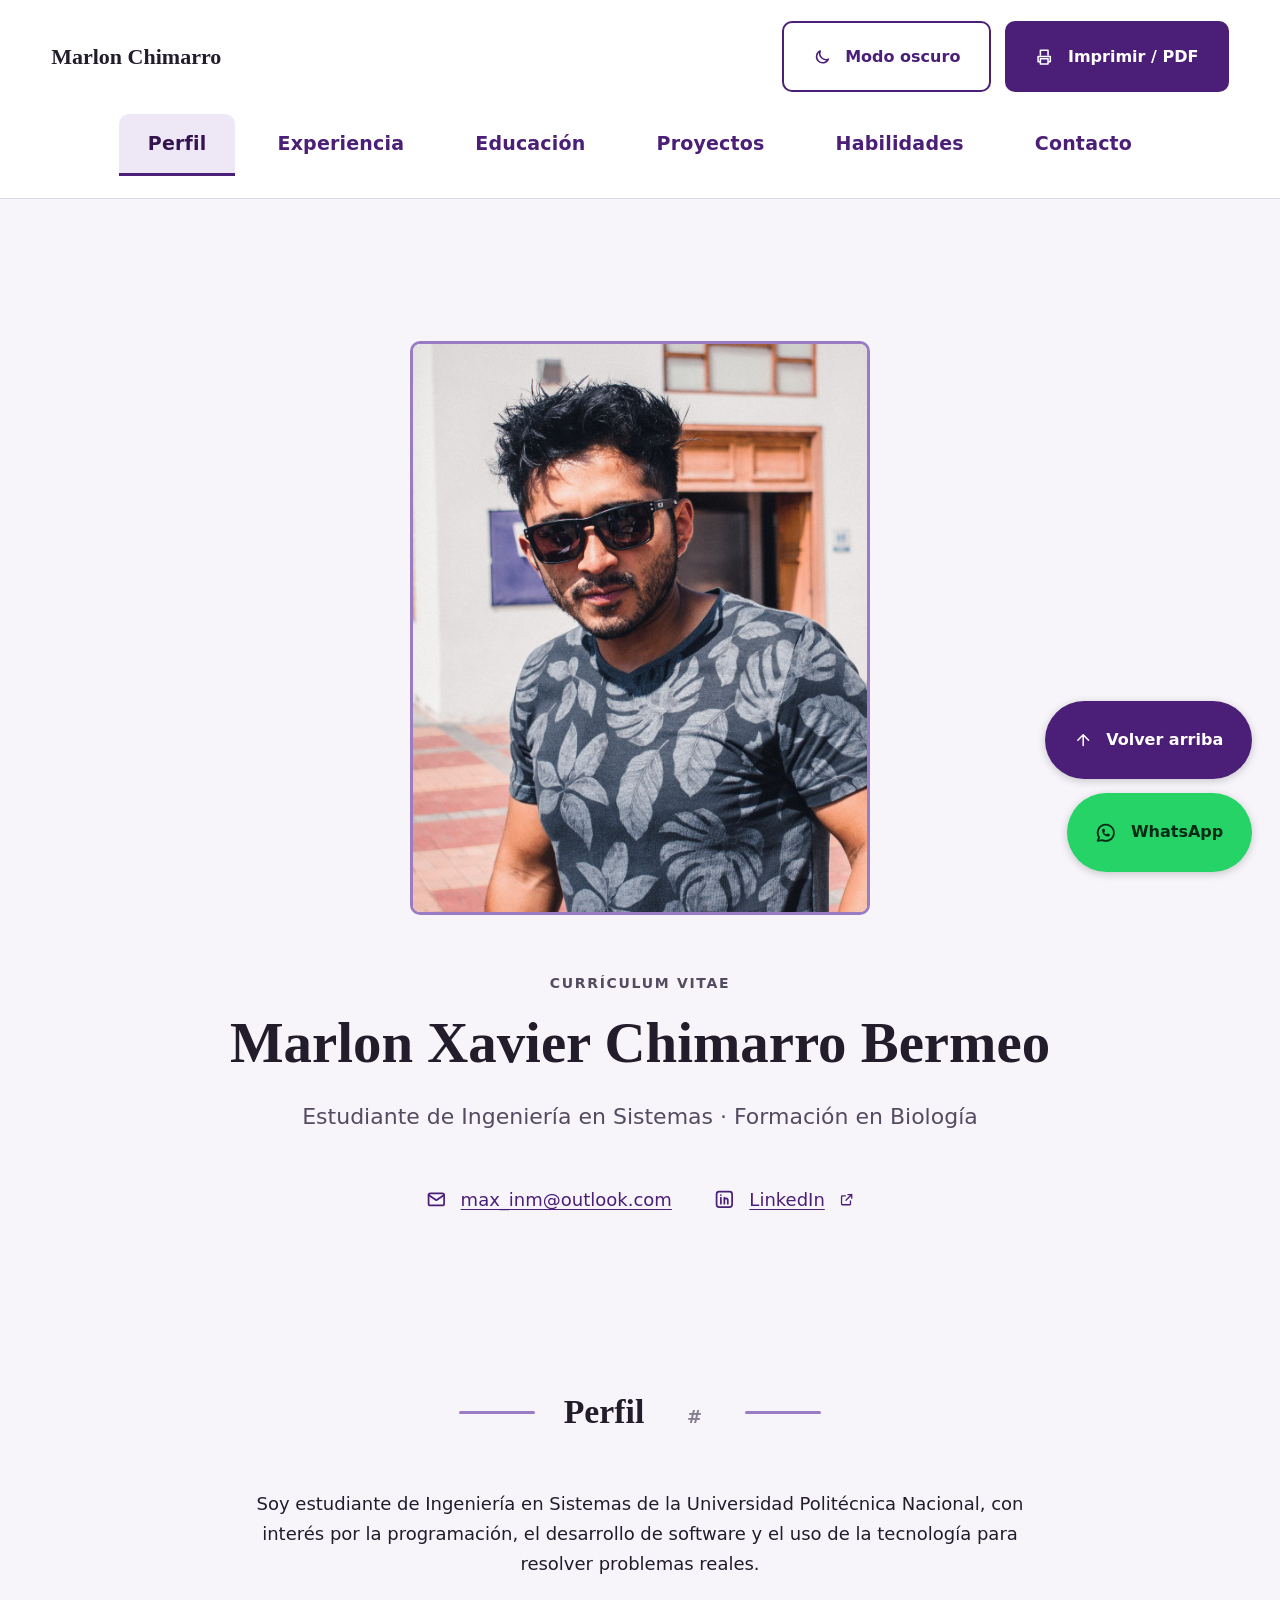
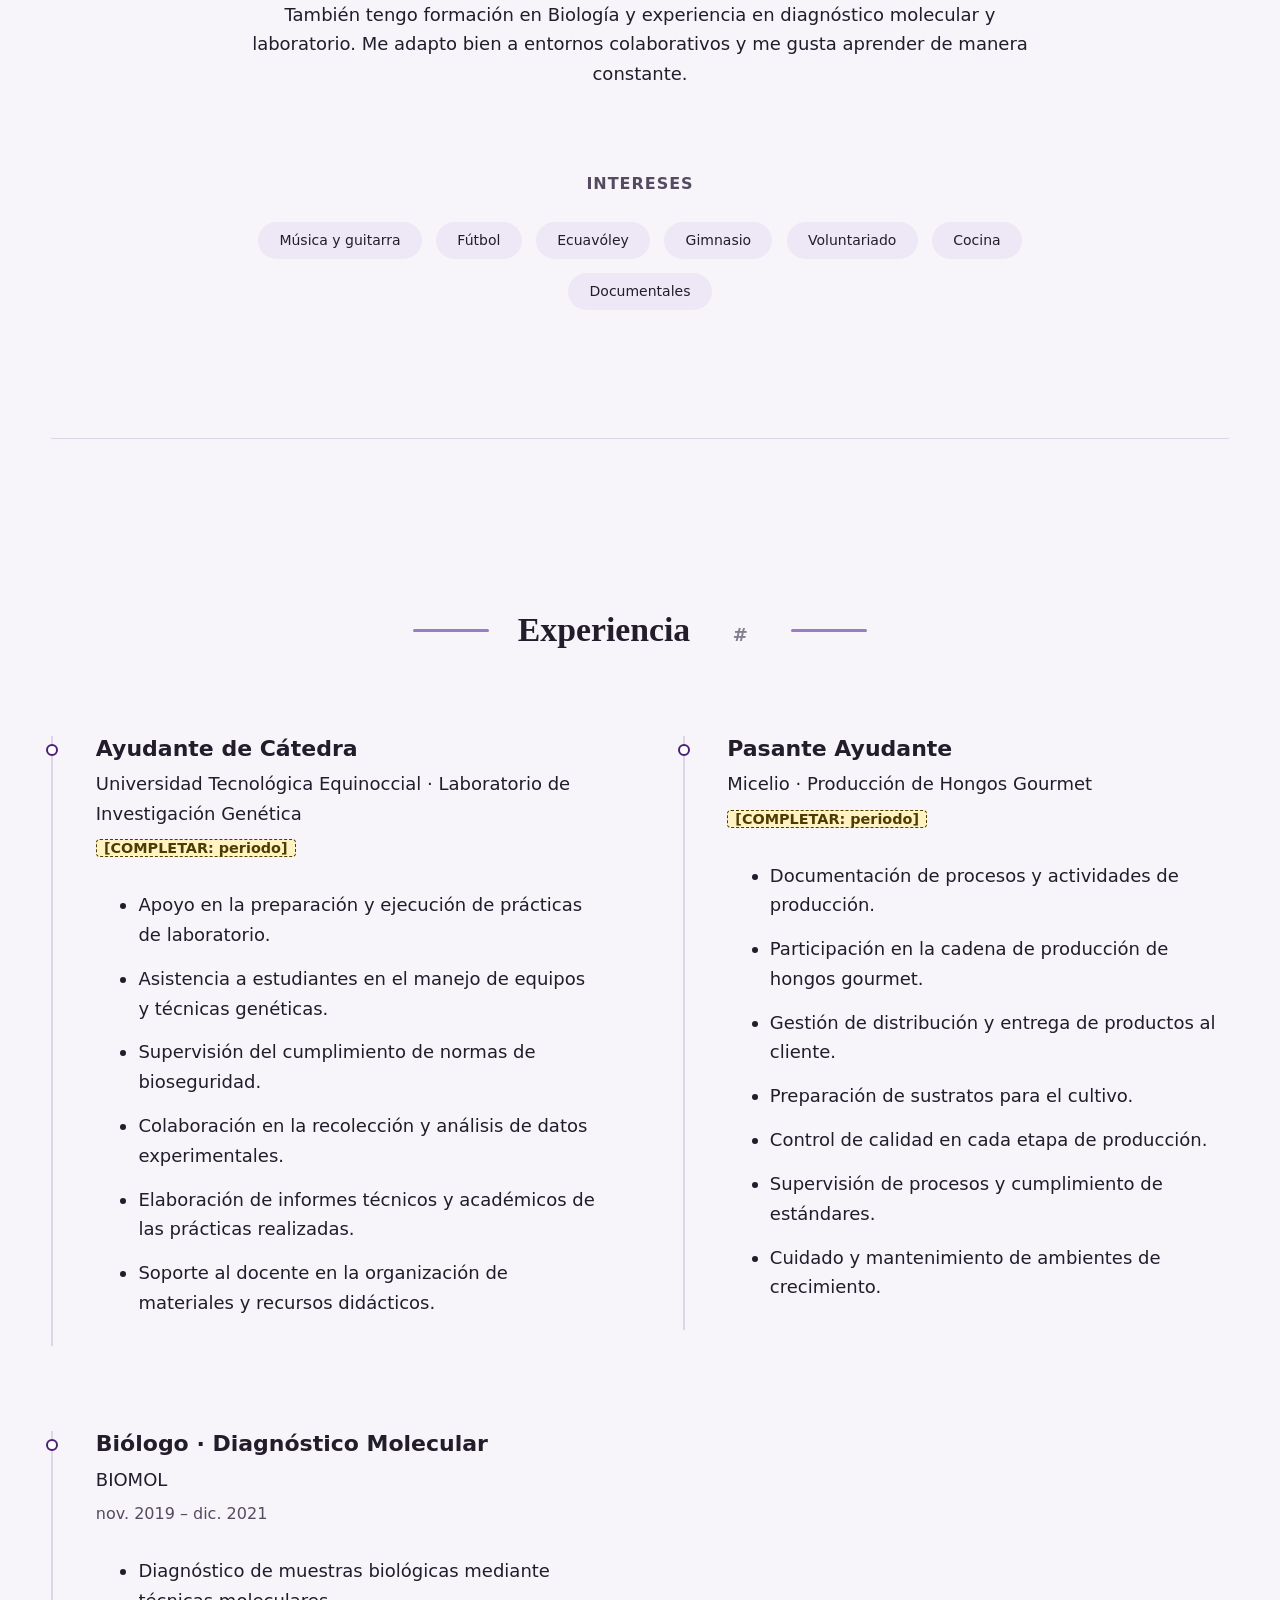
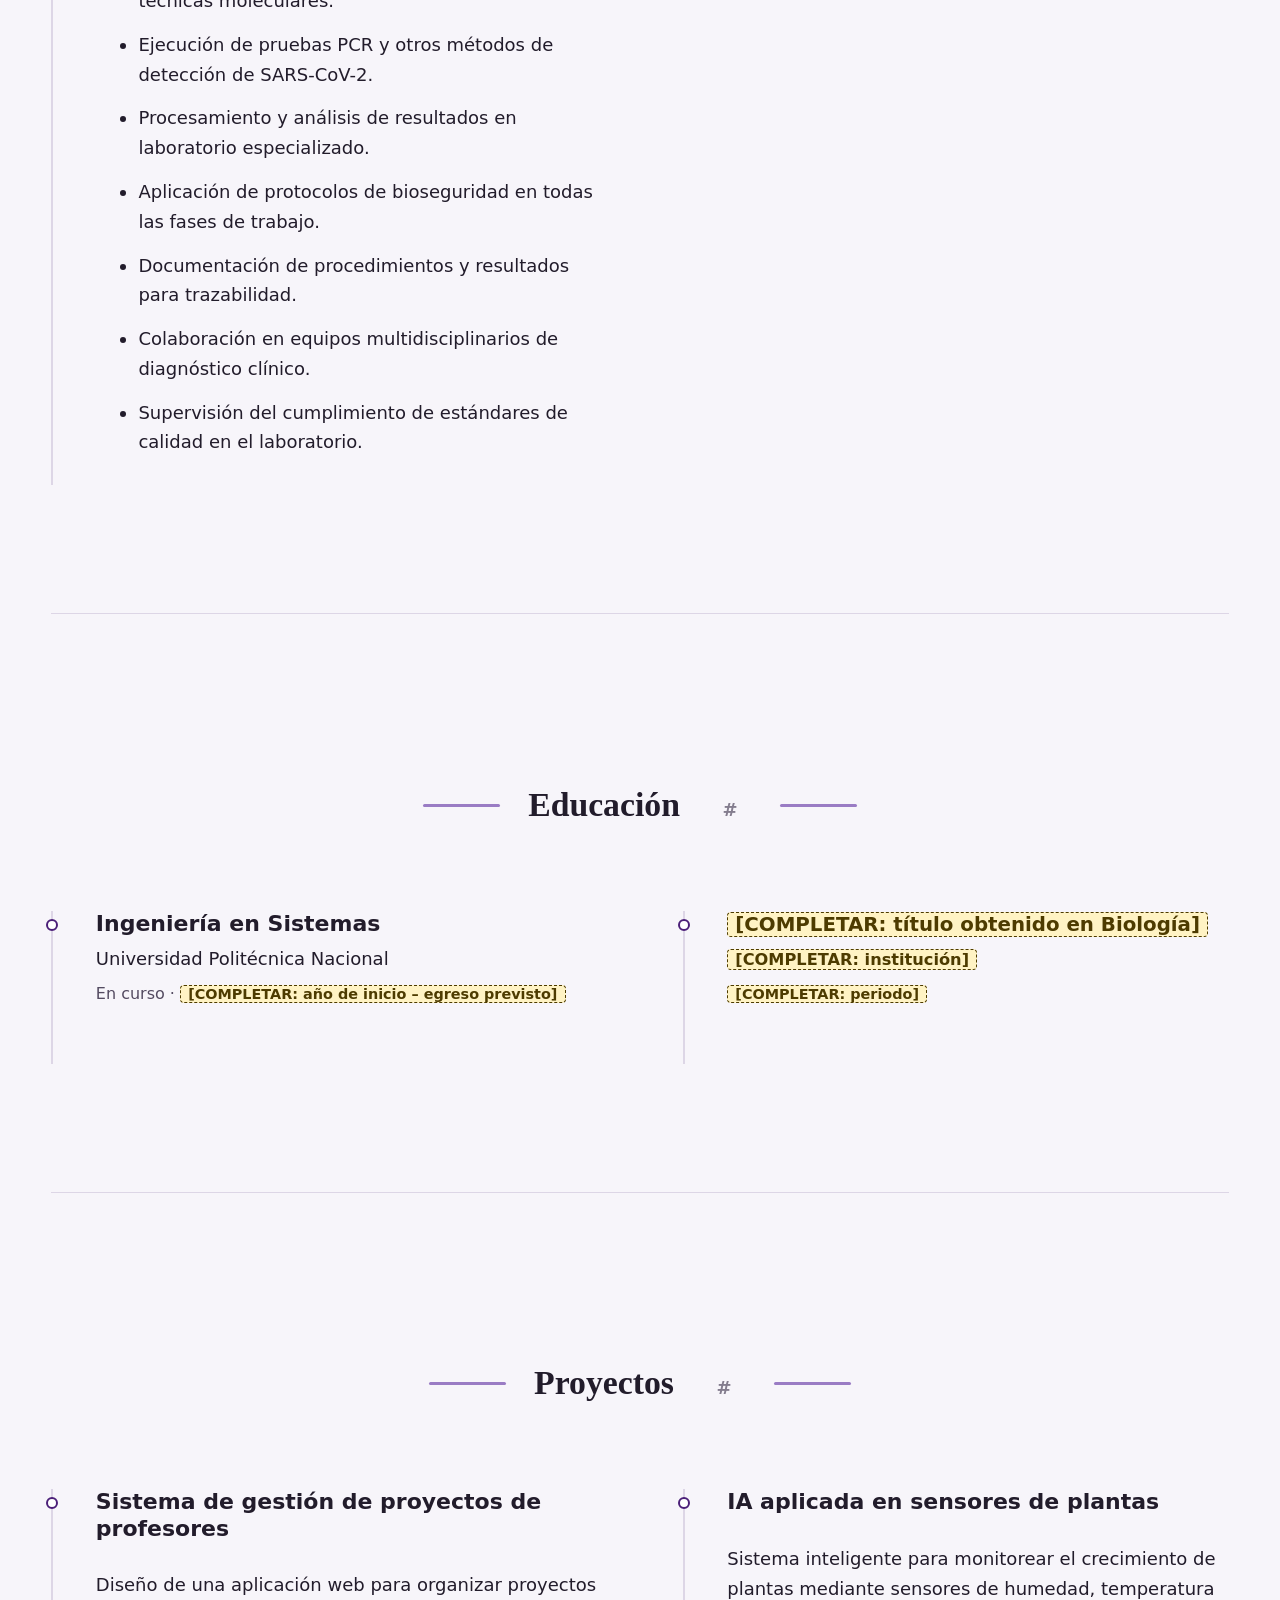
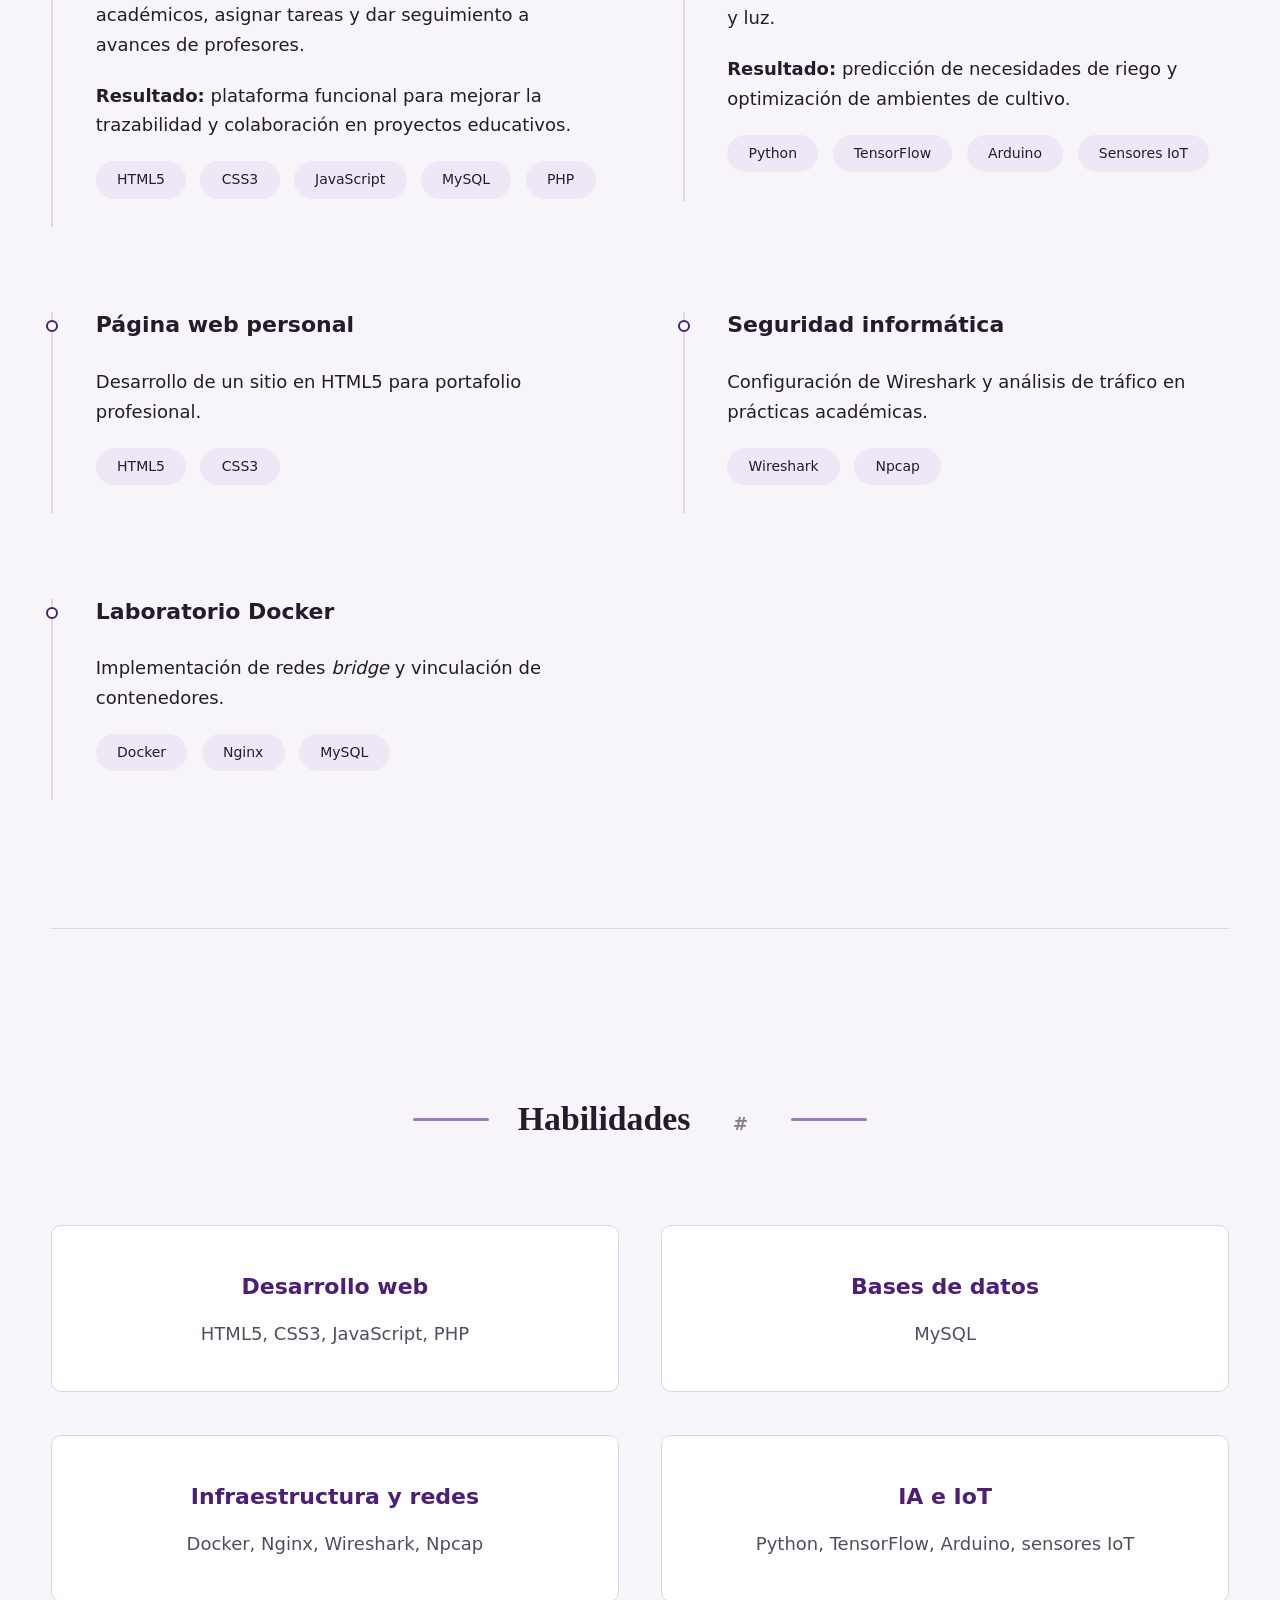
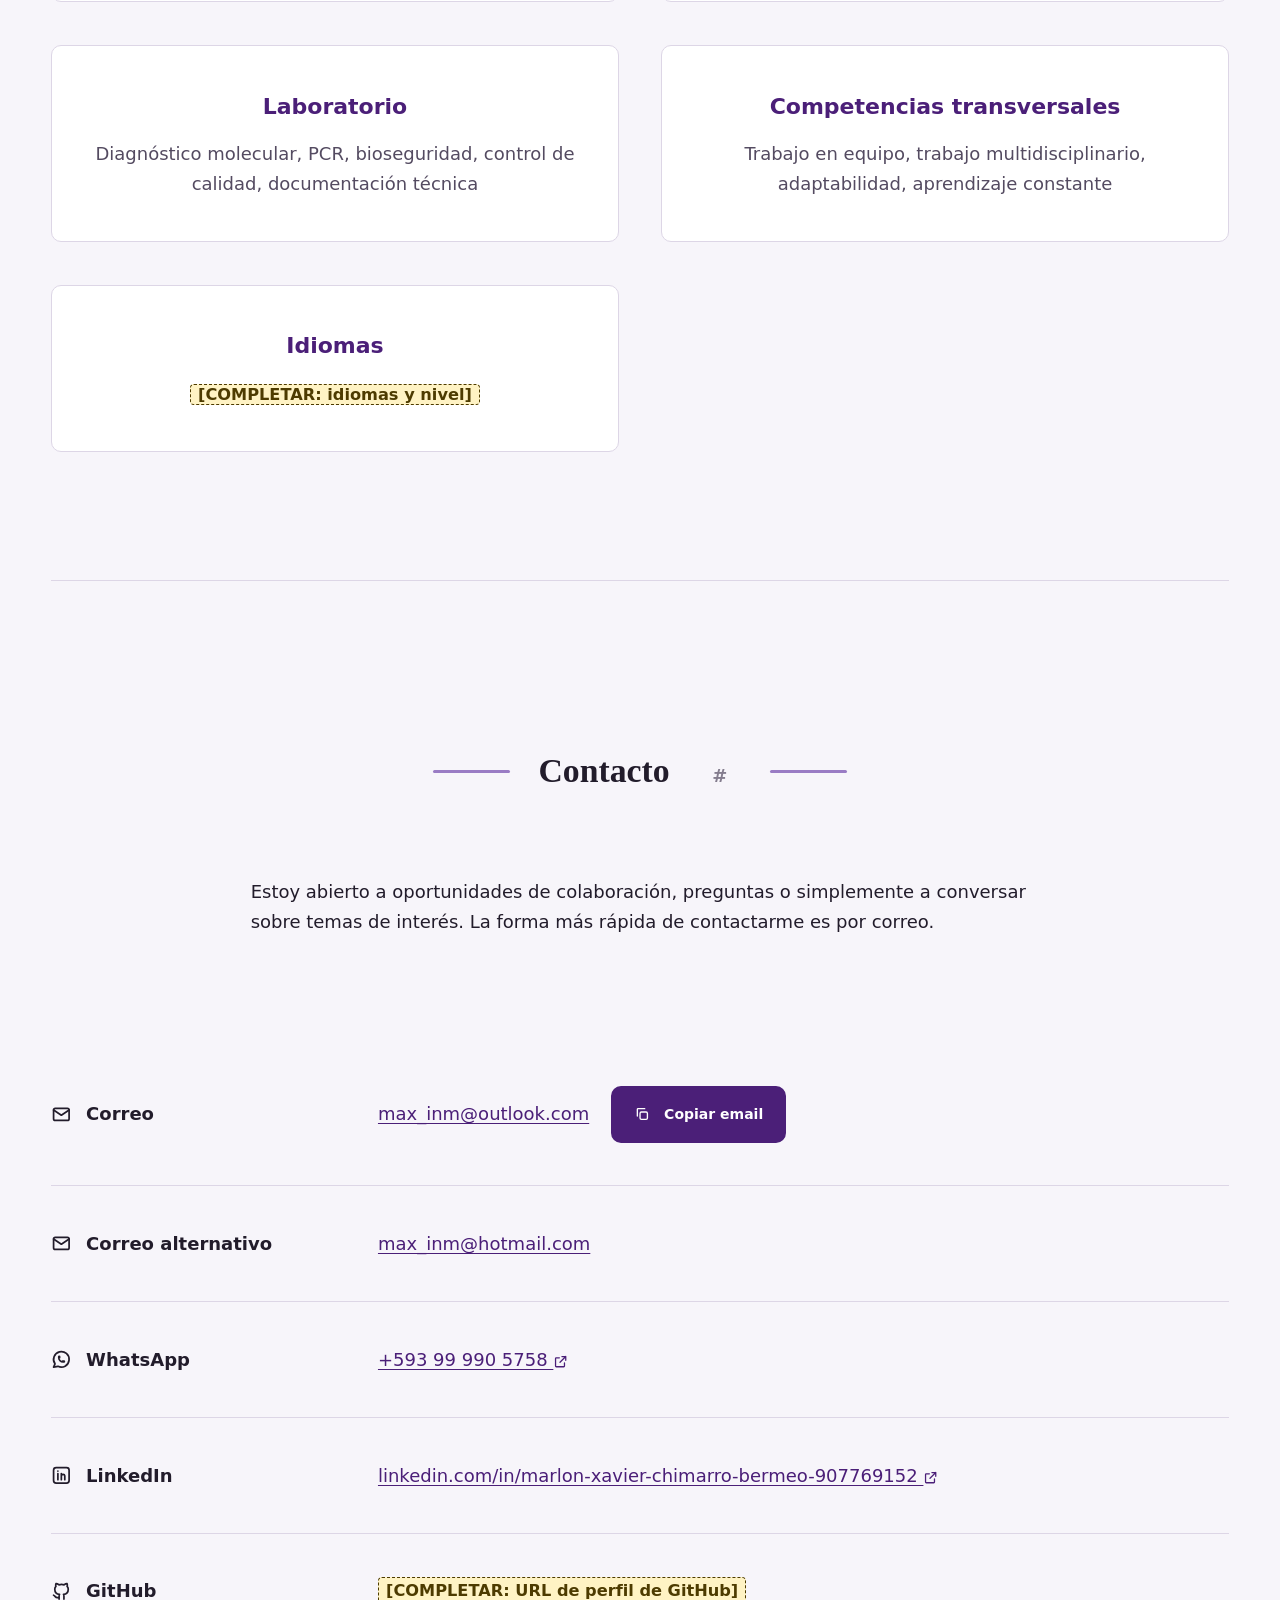
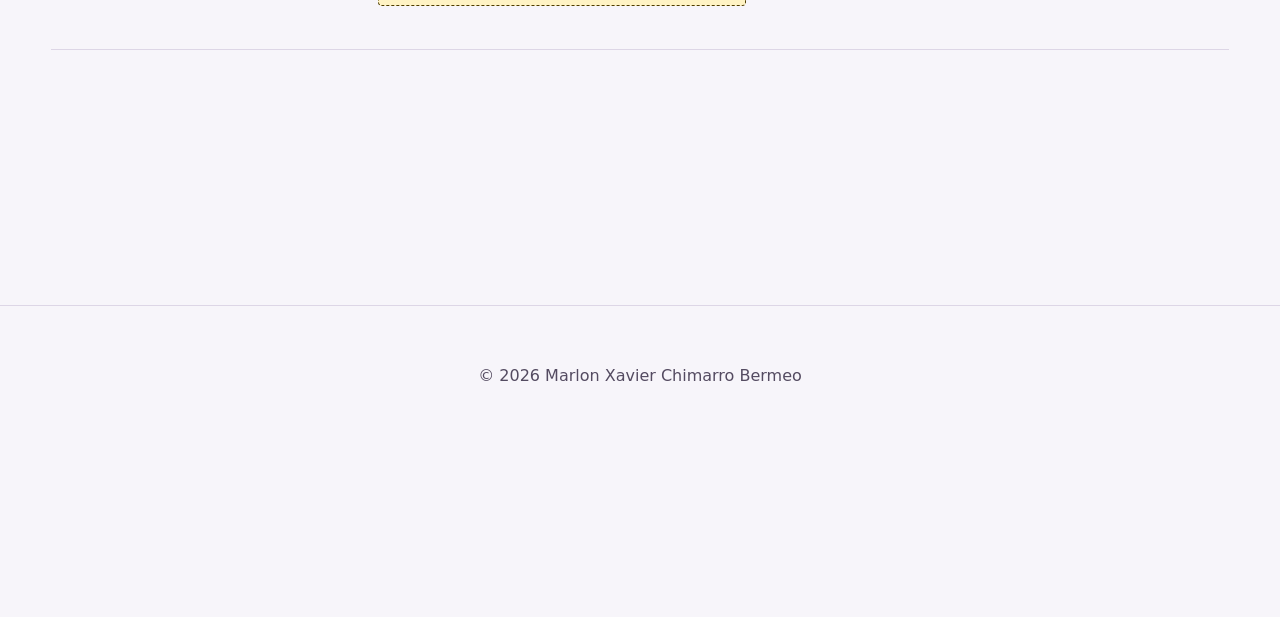
==== commit 46e3cb5d: "feat: update for HCI course" ====
--- a/index.html
+++ b/index.html
@@ -29,12 +29,7 @@
         <div class="header-inner">
             <a class="brand" href="#inicio" title="Ir al inicio de la página">Marlon Chimarro</a>
 
-            <button class="menu-toggle js-only" type="button" aria-expanded="false" aria-controls="menu-principal" title="Mostrar u ocultar el menú (Esc para cerrar)">
-                <svg class="icon" viewBox="0 0 24 24" aria-hidden="true" focusable="false"><path d="M4 7h16M4 12h16M4 17h16"/></svg>
-                <span class="menu-toggle-label">Menú</span>
-            </button>
-
-            <div class="menu-panel" id="menu-principal">
+            <div class="menu-panel">
                 <nav class="site-nav" aria-label="Secciones del currículum">
                     <ul class="nav-list">
                         <li><a class="nav-link" href="#perfil">Perfil</a></li>
--- a/css/styles.css
+++ b/css/styles.css
@@ -10,15 +10,15 @@
 /* ---------- 1. Tokens ---------- */
 :root {
     /* Paleta: 2 colores + neutros */
-    --c-primary: #2f5d63;          /* verde azulado: enlaces, activo, foco */
-    --c-primary-strong: #1f4247;   /* hover/active del primario */
-    --c-accent: #b6a97f;           /* arena: solo detalles decorativos */
-    --c-text: #1f2a2c;
-    --c-text-muted: #4a5a5d;
-    --c-bg: #f6f6f3;
+    --c-primary: #4b1f78;          /* púrpura oscuro: enlaces, navegación, activo, foco */
+    --c-primary-strong: #34134f;   /* hover/active del primario */
+    --c-accent: #9a7cc4;           /* lavanda: solo detalles decorativos */
+    --c-text: #221c2b;
+    --c-text-muted: #544b61;
+    --c-bg: #f7f5fa;
     --c-surface: #ffffff;
-    --c-border: #d9dedb;
-    --c-tag-bg: #eaf0ee;
+    --c-border: #ddd6e6;
+    --c-tag-bg: #eee8f6;
     --c-todo-bg: #fff3c4;
     --c-todo-text: #4d3b00;
     --c-on-primary: #ffffff;
@@ -29,12 +29,15 @@
     /* Tipografía: 2 familias del sistema (sin descargas) */
     --font-serif: Georgia, "Times New Roman", serif;
     --font-sans: system-ui, -apple-system, "Segoe UI", Roboto, "Helvetica Neue", Arial, sans-serif;
-    --fs-xs: 0.8125rem;
-    --fs-sm: 0.9375rem;
-    --fs-base: 1rem;
-    --fs-md: 1.25rem;
-    --fs-lg: 1.625rem;
-    --fs-xl: clamp(2rem, 1.2rem + 2.2vw, 3.5rem);
+    /* La raíz crece hasta 2.5× (ver html): el texto usa la mitad de esa escala,
+       con un mínimo en px para que siga legible en móvil. El espaciado no cambia. */
+    --fs-xs: max(0.4375rem, 14px);
+    --fs-sm: max(0.5rem, 16px);
+    --fs-base: max(0.5625rem, 18px);
+    --fs-md: max(0.6875rem, 22px);
+    --fs-lg: max(1.1875rem, 30px);
+    --fs-xl: max(2rem, 40px);
+    --fs-nav: max(0.59375rem, 19px);
     --lh-tight: 1.2;
     --lh-base: 1.65;
 
@@ -47,13 +50,15 @@
     --sp-6: 2rem;
     --sp-7: 3rem;
     --sp-8: 4.5rem;
+    --sp-9: 6rem;
 
     --radius: 10px;
     --radius-pill: 999px;
-    --page-gutter: clamp(1rem, 4vw, 5rem);  /* margen lateral fluido: el contenido usa todo el ancho */
-    --col-min: clamp(22rem, 28vw, 34rem);   /* ancho mínimo de columna; crece con la pantalla para no dejar huecos */
-    --prose-max: 75ch;
-    --header-h: 3.75rem;
+    --page-gutter: clamp(1rem, 4vw, 3rem);  /* margen lateral fluido */
+    --page-max: 76rem;                      /* ancho máximo del contenido (en rem: crece con la letra) */
+    --col-min: 18rem;                       /* ancho mínimo de columna de las entradas */
+    --prose-max: 68ch;
+    --header-h: 7rem;               /* alto de la cabecera fija; main.js lo mide y actualiza */
     --focus-ring: 3px solid var(--c-primary);
     --transition: 160ms ease;
 }
@@ -61,35 +66,35 @@
 /* ---------- 2. Tema oscuro (sistema + manual) ---------- */
 @media (prefers-color-scheme: dark) {
     :root:not([data-theme="light"]) {
-        --c-primary: #8cc8ce;
-        --c-primary-strong: #b5dfe3;
-        --c-accent: #cbbf93;
-        --c-text: #e6ecec;
-        --c-text-muted: #b3c0c2;
-        --c-bg: #13191b;
-        --c-surface: #1b2326;
-        --c-border: #2f3b3e;
-        --c-tag-bg: #24302f;
+        --c-primary: #c9a8f0;
+        --c-primary-strong: #e0cdf8;
+        --c-accent: #8f6cc0;
+        --c-text: #ece8f2;
+        --c-text-muted: #bdb3cb;
+        --c-bg: #141019;
+        --c-surface: #1d1725;
+        --c-border: #352c42;
+        --c-tag-bg: #2a2136;
         --c-todo-bg: #4d3b00;
         --c-todo-text: #fff3c4;
-        --c-on-primary: #13191b;
+        --c-on-primary: #141019;
         color-scheme: dark;
     }
 }
 
 :root[data-theme="dark"] {
-    --c-primary: #8cc8ce;
-    --c-primary-strong: #b5dfe3;
-    --c-accent: #cbbf93;
-    --c-text: #e6ecec;
-    --c-text-muted: #b3c0c2;
-    --c-bg: #13191b;
-    --c-surface: #1b2326;
-    --c-border: #2f3b3e;
-    --c-tag-bg: #24302f;
+    --c-primary: #c9a8f0;
+    --c-primary-strong: #e0cdf8;
+    --c-accent: #8f6cc0;
+    --c-text: #ece8f2;
+    --c-text-muted: #bdb3cb;
+    --c-bg: #141019;
+    --c-surface: #1d1725;
+    --c-border: #352c42;
+    --c-tag-bg: #2a2136;
     --c-todo-bg: #4d3b00;
     --c-todo-text: #fff3c4;
-    --c-on-primary: #13191b;
+    --c-on-primary: #141019;
     color-scheme: dark;
 }
 
@@ -104,7 +109,10 @@
     box-sizing: border-box;
 }
 
+/* Toda la escala (texto, espaciado, botones) está en rem: al crecer la raíz,
+   crece la página entera. 16px en móvil → 2.5× (40px) hacia 1920px de ancho. */
 html {
+    font-size: clamp(100%, 0.32rem + 1.82vw, 250%);
     scroll-behavior: smooth;
     scroll-padding-top: calc(var(--header-h) + var(--sp-4));
     -webkit-text-size-adjust: 100%;
@@ -202,11 +210,13 @@
 }
 
 .header-inner {
-    min-height: var(--header-h);
-    padding: 0 var(--page-gutter);
+    max-width: calc(var(--page-max) + 2 * var(--page-gutter));
+    margin: 0 auto;
+    padding: var(--sp-3) var(--page-gutter);
     display: flex;
+    flex-wrap: wrap;
     align-items: center;
-    gap: var(--sp-4);
+    gap: var(--sp-3) var(--sp-4);
 }
 
 .brand {
@@ -222,16 +232,22 @@
     color: var(--c-primary);
 }
 
+/* Cabecera en dos filas: nombre y acciones arriba; secciones del CV abajo, centradas.
+   El contenedor no genera caja para que sus hijos se ordenen en la fila de la cabecera. */
 .menu-panel {
-    display: flex;
-    align-items: center;
-    gap: var(--sp-4);
-    margin-left: auto;
+    display: contents;
+}
+
+.site-nav {
+    order: 3;
+    flex-basis: 100%;
 }
 
 .nav-list {
     display: flex;
-    gap: var(--sp-1);
+    flex-wrap: wrap;
+    justify-content: center;
+    gap: var(--sp-2);
     margin: 0;
     padding: 0;
     list-style: none;
@@ -239,18 +255,19 @@
 
 .nav-link {
     display: block;
-    padding: var(--sp-2) var(--sp-3);
+    padding: var(--sp-2) var(--sp-4);
     border-radius: var(--radius);
-    color: var(--c-text-muted);
-    font-size: var(--fs-sm);
-    font-weight: 500;
+    color: var(--c-primary);
+    font-size: var(--fs-nav);
+    font-weight: 600;
+    letter-spacing: 0.01em;
     text-decoration: none;
-    border-bottom: 2px solid transparent;
+    border-bottom: 3px solid transparent;
     transition: color var(--transition), background-color var(--transition);
 }
 
 .nav-link:hover {
-    color: var(--c-primary);
+    color: var(--c-primary-strong);
     background: var(--c-tag-bg);
 }
 
@@ -260,23 +277,25 @@
 
 /* H1 · sección activa (lo marca main.js con aria-current) */
 .nav-link[aria-current="true"] {
-    color: var(--c-primary);
-    font-weight: 700;
+    color: var(--c-primary-strong);
+    font-weight: 800;
+    background: var(--c-tag-bg);
     border-bottom-color: var(--c-primary);
     border-radius: var(--radius) var(--radius) 0 0;
 }
 
 .header-actions {
+    order: 2;
     display: flex;
+    flex-wrap: wrap;
     gap: var(--sp-2);
-}
-
-.menu-toggle {
-    display: none;
+    margin-left: auto;
 }
 
 main {
-    padding: var(--sp-6) var(--page-gutter) var(--sp-7);
+    max-width: calc(var(--page-max) + 2 * var(--page-gutter));
+    margin: 0 auto;
+    padding: var(--sp-6) var(--page-gutter) var(--sp-8);
 }
 
 /* Cada sección es una cuadrícula fluida: las entradas se reparten en tantas
@@ -284,9 +303,10 @@
 .section {
     display: grid;
     grid-template-columns: repeat(auto-fit, minmax(min(100%, var(--col-min)), 1fr));
-    gap: var(--sp-6) var(--sp-7);
+    justify-content: center;
+    gap: var(--sp-7);
     align-items: start;
-    padding: var(--sp-7) 0 var(--sp-5);
+    padding: var(--sp-9) 0 var(--sp-8);
     border-top: 1px solid var(--c-border);
 }
 
@@ -300,21 +320,32 @@
 
 .section.profile {
     display: block;
-    padding-top: var(--sp-5);
+    padding-top: var(--sp-6);
     border-top: 0;
+    text-align: center;
+}
+
+.profile-about {
+    max-width: var(--prose-max);
+    margin: 0 auto;
 }
 
 .profile-about > .section-title {
-    margin-bottom: var(--sp-5);
+    margin-bottom: var(--sp-6);
+}
+
+.profile-about .tag-list {
+    justify-content: center;
 }
 
 .site-footer {
-    padding: var(--sp-5) var(--page-gutter) 8rem;   /* espacio para los botones flotantes */
+    padding: var(--sp-6) var(--page-gutter) 8rem;   /* espacio para los botones flotantes */
     display: flex;
-    flex-wrap: wrap;
-    justify-content: space-between;
+    flex-direction: column;
+    justify-content: center;
     align-items: center;
-    gap: var(--sp-4);
+    gap: var(--sp-2);
+    text-align: center;
     border-top: 1px solid var(--c-border);
     color: var(--c-text-muted);
     font-size: var(--fs-sm);
@@ -330,13 +361,14 @@
 .profile-grid {
     display: grid;
     grid-template-columns: 1fr;
-    gap: var(--sp-5);
+    justify-items: center;
+    gap: var(--sp-6);
     align-items: center;
-    margin-bottom: var(--sp-6);
+    margin-bottom: var(--sp-9);
 }
 
 .profile-photo {
-    width: clamp(140px, 15vw, 260px);   /* solo se escala; proporción original 4:5 sin recorte */
+    width: clamp(320px, 36vw, 520px);   /* solo se escala; proporción original 4:5 sin recorte */
     border-radius: var(--radius);
     border: 3px solid var(--c-accent);
 }
@@ -357,7 +389,7 @@
 }
 
 .role {
-    margin: var(--sp-2) 0 var(--sp-4);
+    margin: var(--sp-3) 0 var(--sp-5);
     font-size: var(--fs-md);
     color: var(--c-text-muted);
 }
@@ -365,6 +397,7 @@
 .quick-contact {
     display: flex;
     flex-wrap: wrap;
+    justify-content: center;
     gap: var(--sp-2) var(--sp-5);
     margin: 0;
     padding: 0;
@@ -383,17 +416,20 @@
 /* Títulos de sección con ancla compartible */
 .section-title {
     display: flex;
+    justify-content: center;
     align-items: baseline;
-    gap: var(--sp-3);
-    margin-bottom: var(--sp-5);
+    gap: var(--sp-4);
+    margin-bottom: var(--sp-6);
     font-family: var(--font-serif);
     font-size: var(--fs-lg);
-}
-
-.section-title::before {
+    text-align: center;
+}
+
+.section-title::before,
+.section-title::after {
     content: "";
     align-self: center;
-    width: 1.5rem;
+    width: clamp(1.5rem, 6vw, 4rem);
     height: 3px;
     background: var(--c-accent);
     border-radius: 2px;
@@ -415,7 +451,7 @@
 }
 
 .subheading {
-    margin: var(--sp-5) 0 var(--sp-3);
+    margin: var(--sp-7) 0 var(--sp-4);
     font-size: var(--fs-sm);
     font-weight: 600;
     letter-spacing: 0.06em;
@@ -425,12 +461,13 @@
 
 .prose {
     max-width: var(--prose-max);
+    margin-inline: auto;
 }
 
 /* Entrada única (experiencia, educación, proyectos) */
 .entry {
     position: relative;
-    padding: 0 0 var(--sp-2) var(--sp-5);
+    padding: 0 0 var(--sp-4) var(--sp-5);
     border-left: 2px solid var(--c-border);
 }
 
@@ -447,7 +484,7 @@
 }
 
 .entry-header {
-    margin-bottom: var(--sp-3);
+    margin-bottom: var(--sp-4);
 }
 
 .entry-title {
@@ -472,7 +509,7 @@
 }
 
 .entry-list li + li {
-    margin-top: var(--sp-1);
+    margin-top: var(--sp-2);
 }
 
 /* Etiquetas */
@@ -496,21 +533,24 @@
 /* Habilidades */
 .skills {
     display: grid;
-    grid-template-columns: repeat(auto-fill, minmax(min(100%, 16rem), 1fr));
-    gap: var(--sp-4);
+    grid-template-columns: repeat(auto-fit, minmax(min(100%, 17rem), 1fr));
+    gap: var(--sp-5);
     margin: 0;
 }
 
 .skill-group {
-    padding: var(--sp-4);
+    padding: var(--sp-5);
+    text-align: center;
     background: var(--c-surface);
     border: 1px solid var(--c-border);
     border-radius: var(--radius);
 }
 
 .skill-group dt {
+    font-size: var(--fs-md);
     font-weight: 700;
-    margin-bottom: var(--sp-1);
+    color: var(--c-primary);
+    margin-bottom: var(--sp-2);
 }
 
 .skill-group dd {
@@ -522,7 +562,7 @@
 .contact-list {
     display: grid;
     grid-template-columns: repeat(auto-fit, minmax(min(100%, 30rem), 1fr));
-    gap: var(--sp-4) var(--sp-7);
+    gap: var(--sp-5) var(--sp-7);
     margin: var(--sp-5) 0 0;
     padding: 0;
     list-style: none;
@@ -531,8 +571,8 @@
 .contact-item {
     display: grid;
     grid-template-columns: 1fr;
-    gap: var(--sp-1);
-    padding-bottom: var(--sp-4);
+    gap: var(--sp-2);
+    padding-bottom: var(--sp-5);
     border-bottom: 1px solid var(--c-border);
 }
 
@@ -697,94 +737,28 @@
 
 /* ---------- Responsive ---------- */
 
-/* Móvil y tablet: menú colapsable (solo con JS) */
-@media (max-width: 71.99rem) {
-    .js .menu-toggle {
-        display: inline-flex;
-        align-items: center;
-        gap: var(--sp-2);
-        margin-left: auto;
-        min-height: 2.5rem;
-        padding: var(--sp-2) var(--sp-3);
-        font: inherit;
-        font-weight: 600;
-        color: var(--c-text);
-        background: transparent;
-        border: 1px solid var(--c-border);
-        border-radius: var(--radius);
-        cursor: pointer;
-    }
-
-    .js .menu-toggle:hover {
-        border-color: var(--c-primary);
-        color: var(--c-primary);
-    }
-
-    .js .menu-toggle[aria-expanded="true"] {
-        background: var(--c-tag-bg);
-        border-color: var(--c-primary);
-    }
-
-    .js .menu-panel {
-        display: none;
-        position: absolute;
-        top: 100%;
-        left: 0;
-        right: 0;
-        flex-direction: column;
-        align-items: stretch;
-        gap: var(--sp-4);
-        padding: var(--sp-4);
-        background: var(--c-surface);
-        border-bottom: 1px solid var(--c-border);
-        box-shadow: 0 8px 16px rgb(0 0 0 / 0.12);
-    }
-
-    .js .menu-panel.is-open {
-        display: flex;
-    }
-
-    .js .nav-list {
-        flex-direction: column;
-    }
-
-    .js .nav-link {
-        padding: var(--sp-3);
-        font-size: var(--fs-base);
-    }
-
-    .js .nav-link[aria-current="true"] {
-        border-bottom-color: transparent;
-        border-left: 3px solid var(--c-primary);
-        border-radius: 0 var(--radius) var(--radius) 0;
-        background: var(--c-tag-bg);
-    }
-
-    .js .header-actions {
-        flex-wrap: wrap;
-        padding-top: var(--sp-4);
-        border-top: 1px solid var(--c-border);
-    }
-
-    /* Sin JS: la navegación se mantiene visible como fila desplazable */
-    .no-js .header-inner {
-        flex-wrap: wrap;
-        padding-top: var(--sp-2);
-    }
-
-    .no-js .menu-panel {
+/* Móvil: la cabecera ocupa varias filas, así que no se fija arriba
+   (el botón «Volver arriba» sigue disponible) y todo se centra. */
+@media (max-width: 39.99rem) {
+    html {
+        scroll-padding-top: var(--sp-4);
+    }
+
+    .site-header {
+        position: static;
+    }
+
+    .header-inner {
+        justify-content: center;
+    }
+
+    .header-actions {
+        justify-content: center;
         margin-left: 0;
-        width: 100%;
-        overflow-x: auto;
     }
 }
 
 @media (min-width: 40rem) {
-    .profile-grid {
-        grid-template-columns: auto 1fr;
-        gap: var(--sp-6);
-    }
-
     .contact-item {
         grid-template-columns: 11rem 1fr;
         align-items: center;
@@ -794,24 +768,6 @@
 @media (min-width: 60rem) {
     main {
         padding-top: var(--sp-7);
-    }
-}
-
-/* Pantallas anchas: identidad a la izquierda y texto de perfil a la derecha */
-@media (min-width: 72rem) {
-    .section.profile {
-        display: grid;
-        grid-template-columns: minmax(0, 1.4fr) minmax(0, 1fr);
-        column-gap: var(--sp-8);
-        align-items: center;
-    }
-
-    .section.profile > * {
-        grid-column: auto;
-    }
-
-    .section.profile > .profile-grid {
-        margin-bottom: 0;
     }
 }
 
@@ -873,6 +829,12 @@
         --c-tag-bg: #fff;
         --c-todo-bg: #fff;
         --c-todo-text: #000;
+        --fs-xs: 0.8125rem;
+        --fs-sm: 0.9375rem;
+        --fs-base: 1rem;
+        --fs-md: 1.2rem;
+        --fs-lg: 1.5rem;
+        --fs-xl: 2.25rem;
         color-scheme: light;
     }
 
@@ -905,7 +867,25 @@
     }
 
     main {
+        max-width: none;
         padding: 0;
+    }
+
+    .section.profile,
+    .skill-group,
+    .site-footer {
+        text-align: left;
+    }
+
+    .quick-contact,
+    .profile-about .tag-list {
+        justify-content: flex-start;
+    }
+
+    .profile-about,
+    .prose {
+        max-width: none;
+        margin: 0;
     }
 
     .section,
@@ -921,6 +901,7 @@
 
     .profile-grid {
         grid-template-columns: auto 1fr;
+        justify-items: start;
         gap: 1rem;
         margin-bottom: 0.8rem;
     }
@@ -936,7 +917,12 @@
         margin-bottom: 0.6rem;
     }
 
-    .section-title::before {
+    .section-title {
+        justify-content: flex-start;
+    }
+
+    .section-title::before,
+    .section-title::after {
         display: none;
     }
 
@@ -1007,5 +993,6 @@
 
     .site-footer {
         padding: 0.6rem 0 0;
-    }
-}
+        align-items: flex-start;
+    }
+}
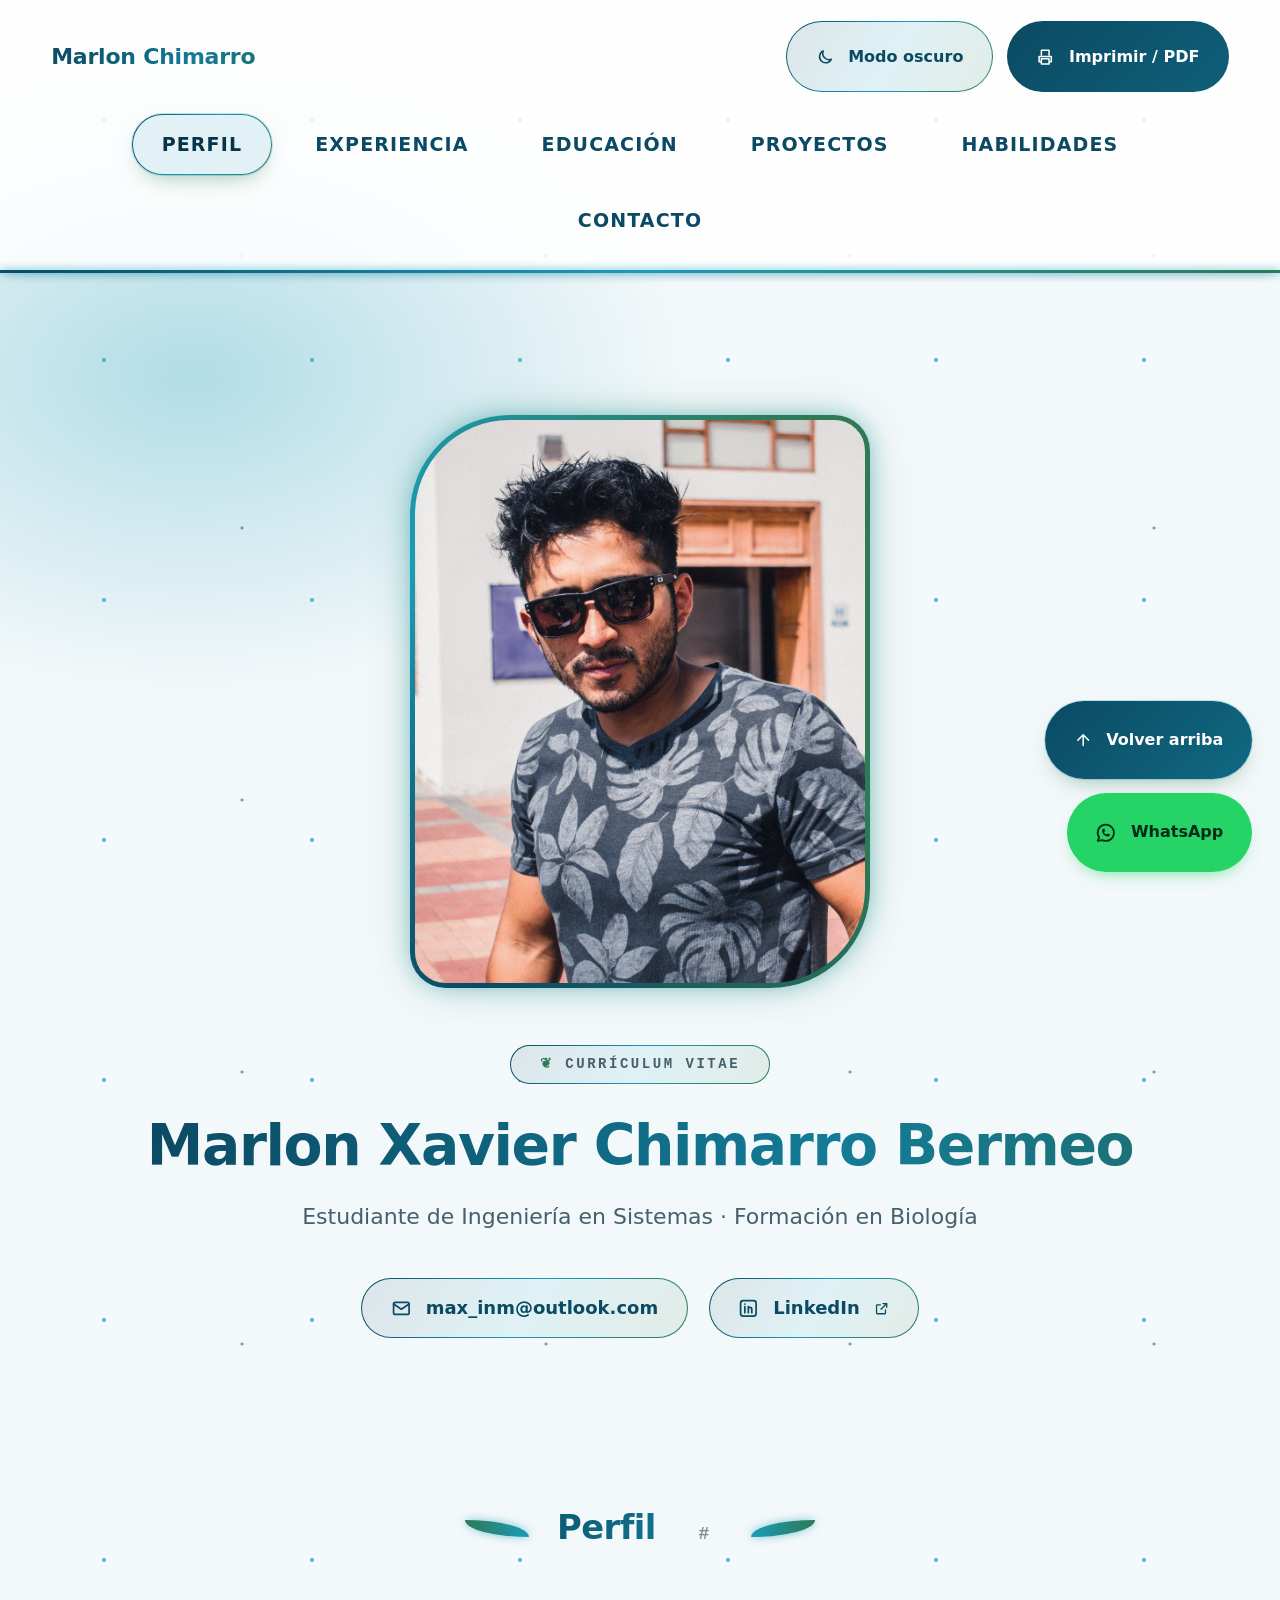
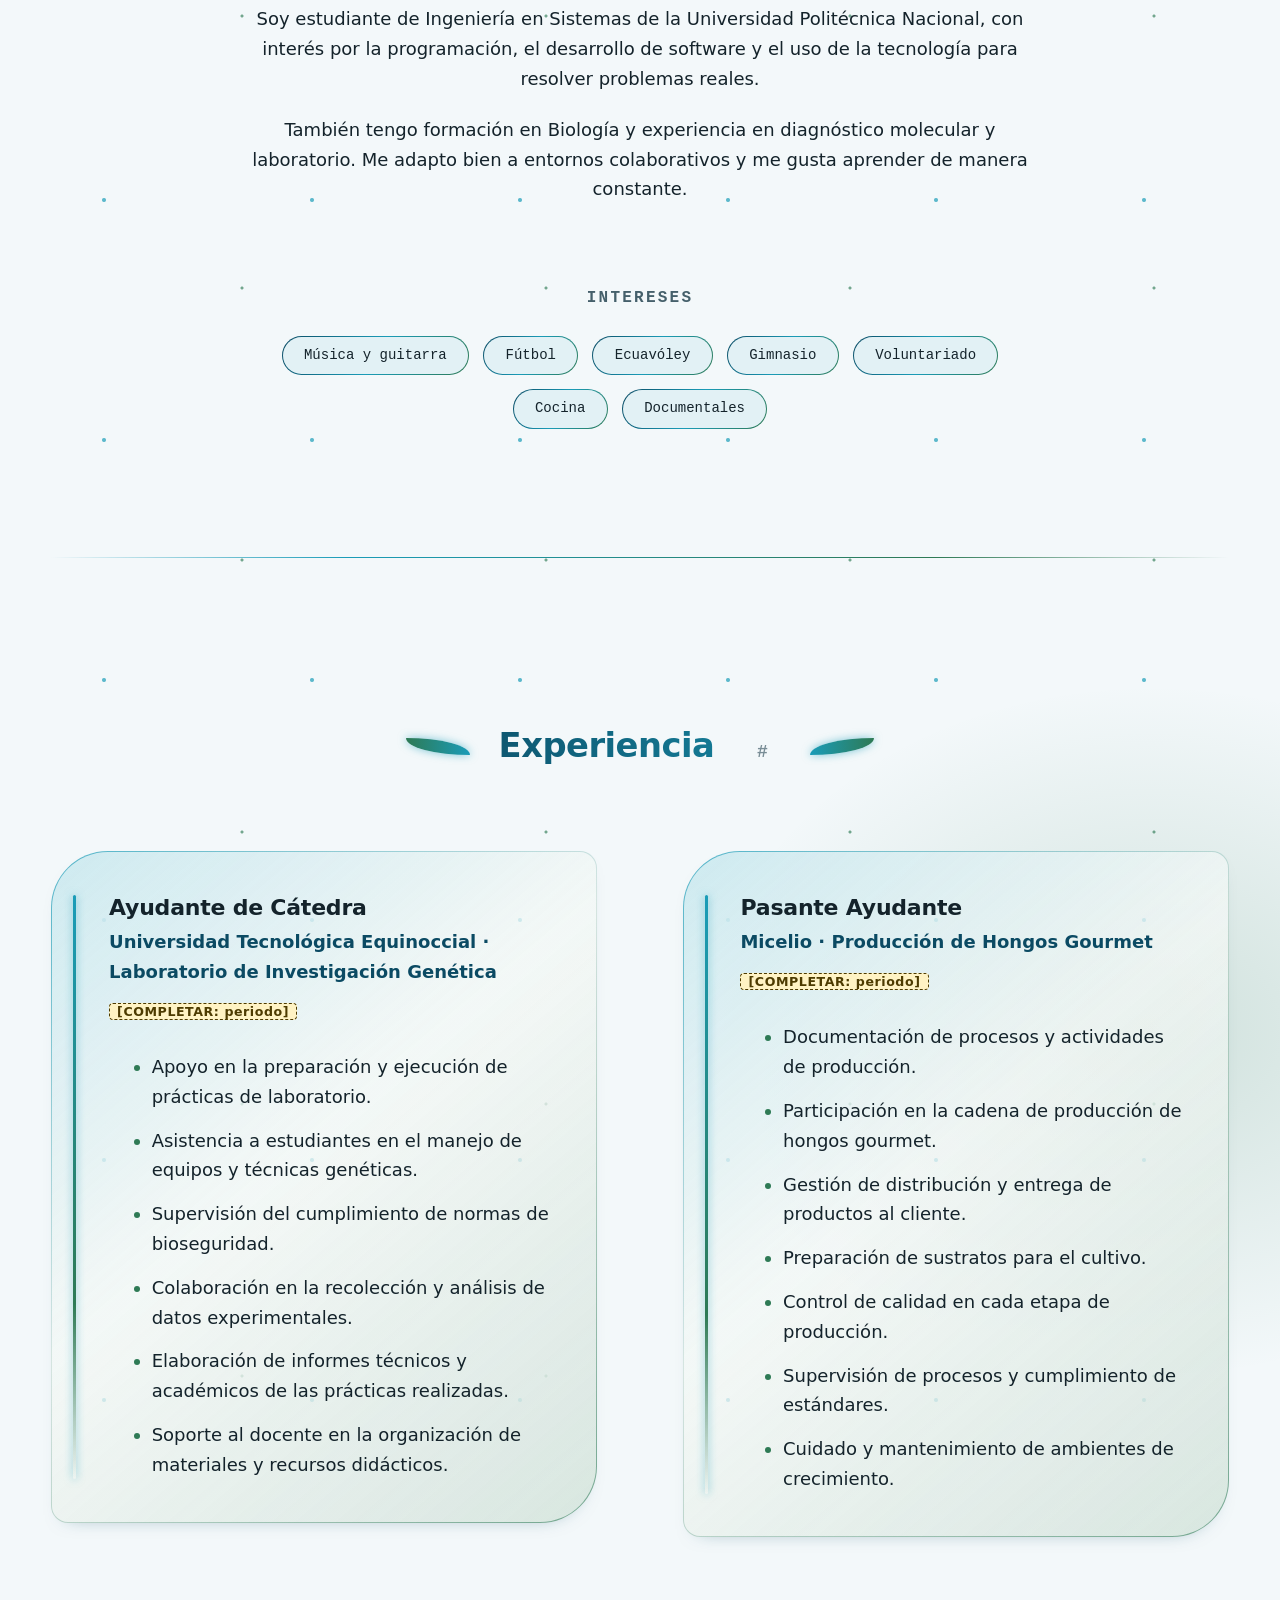
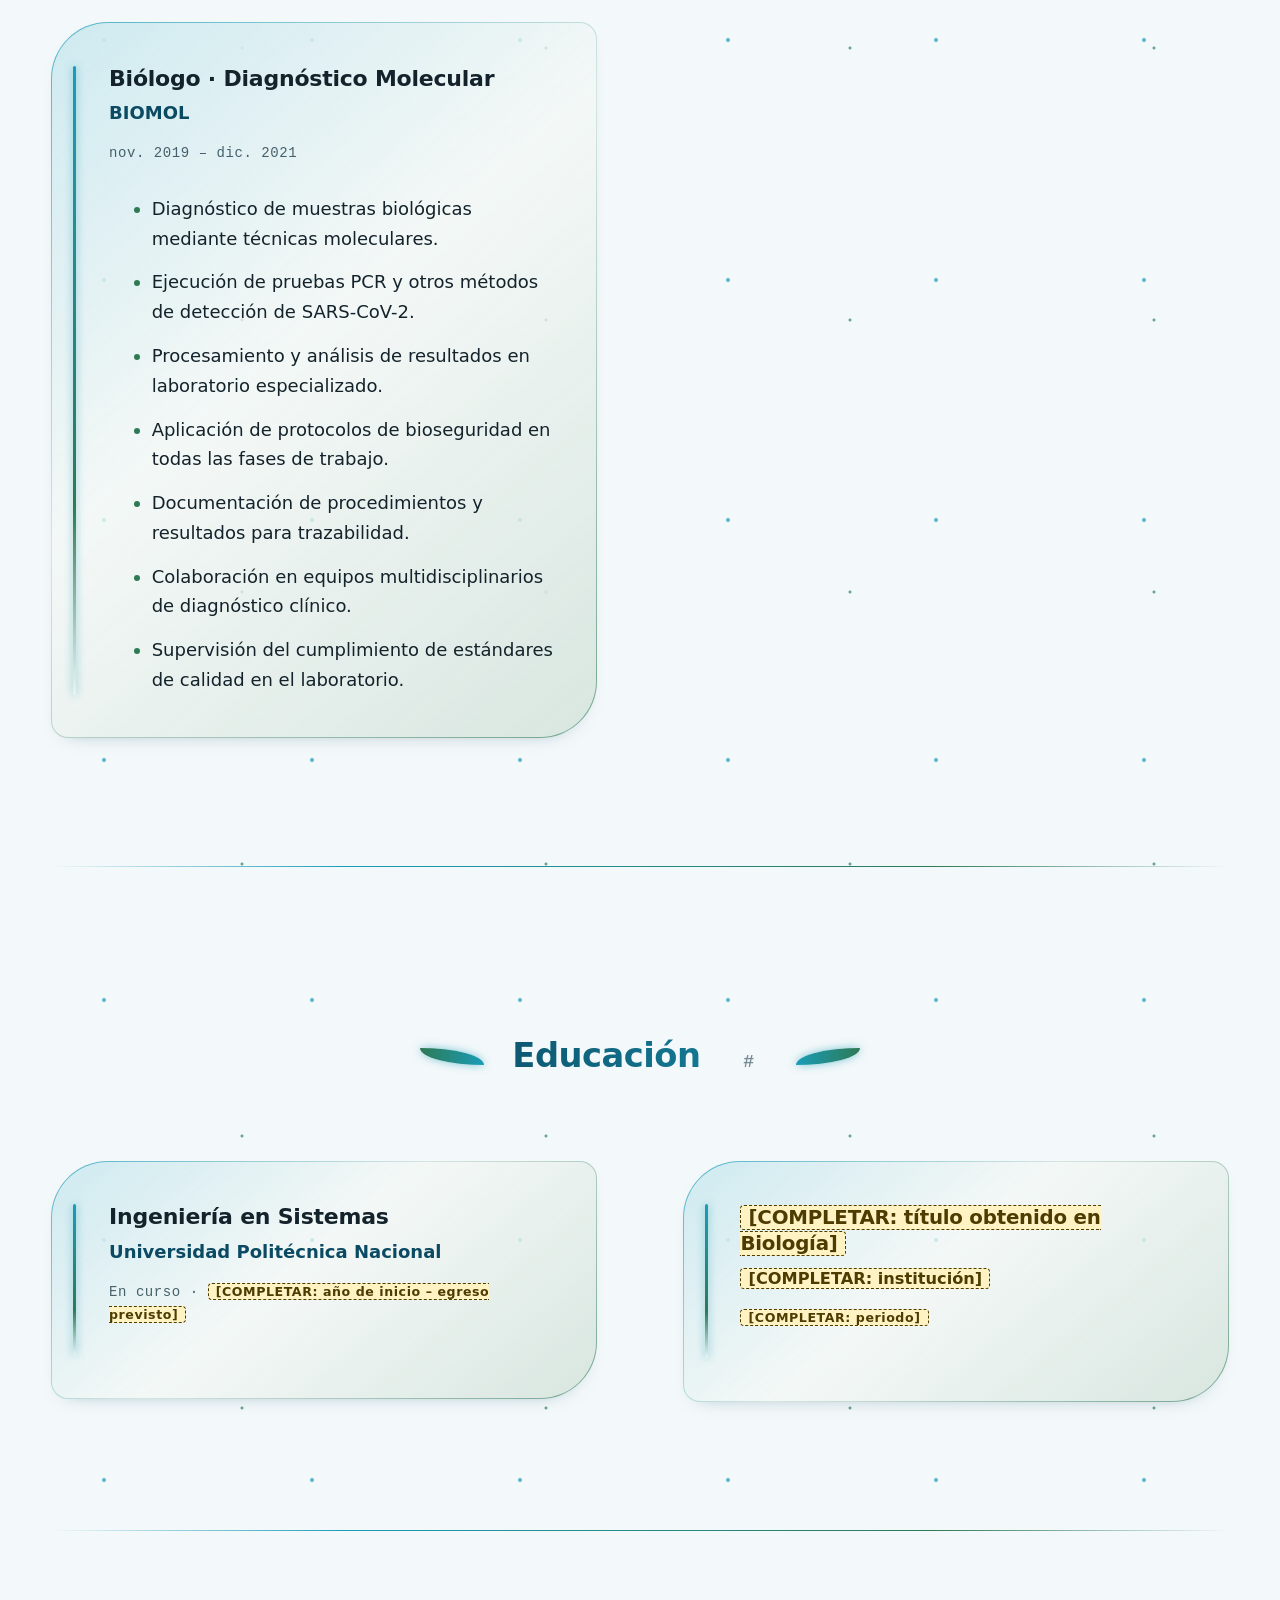
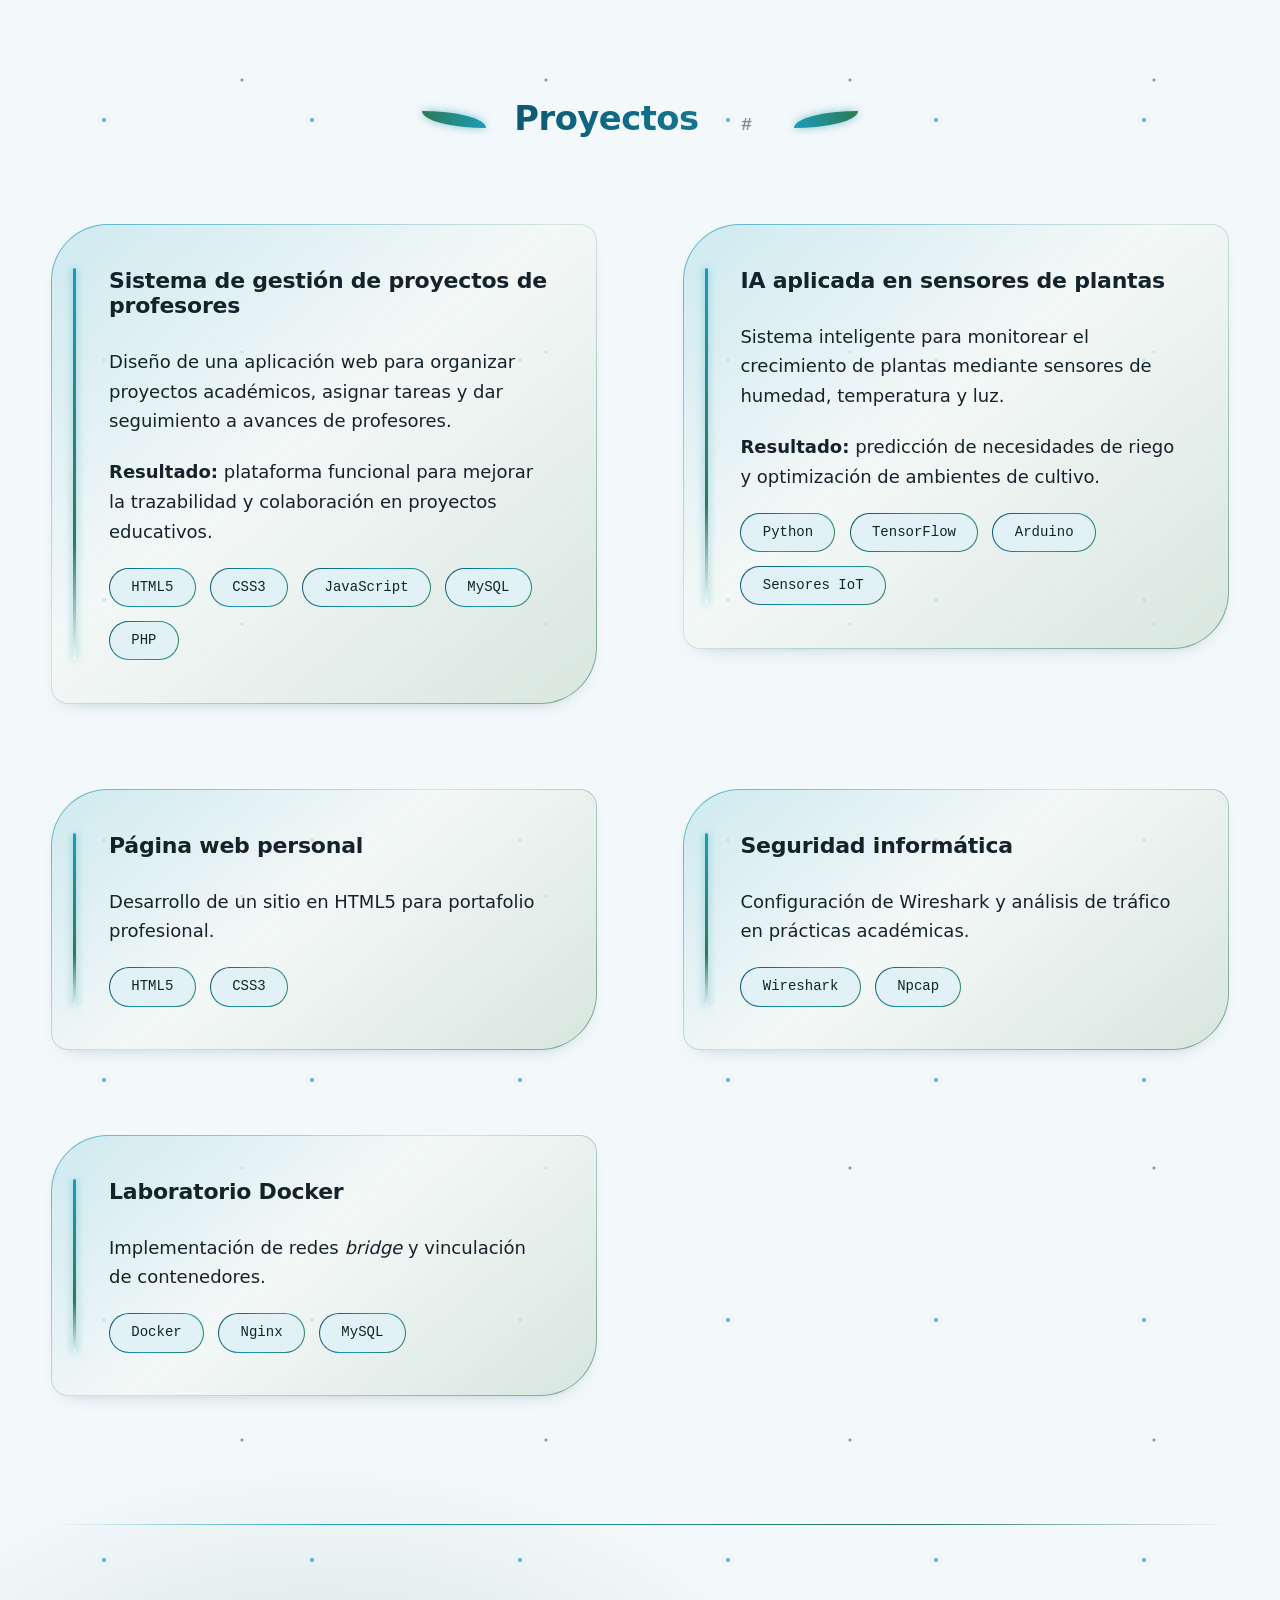
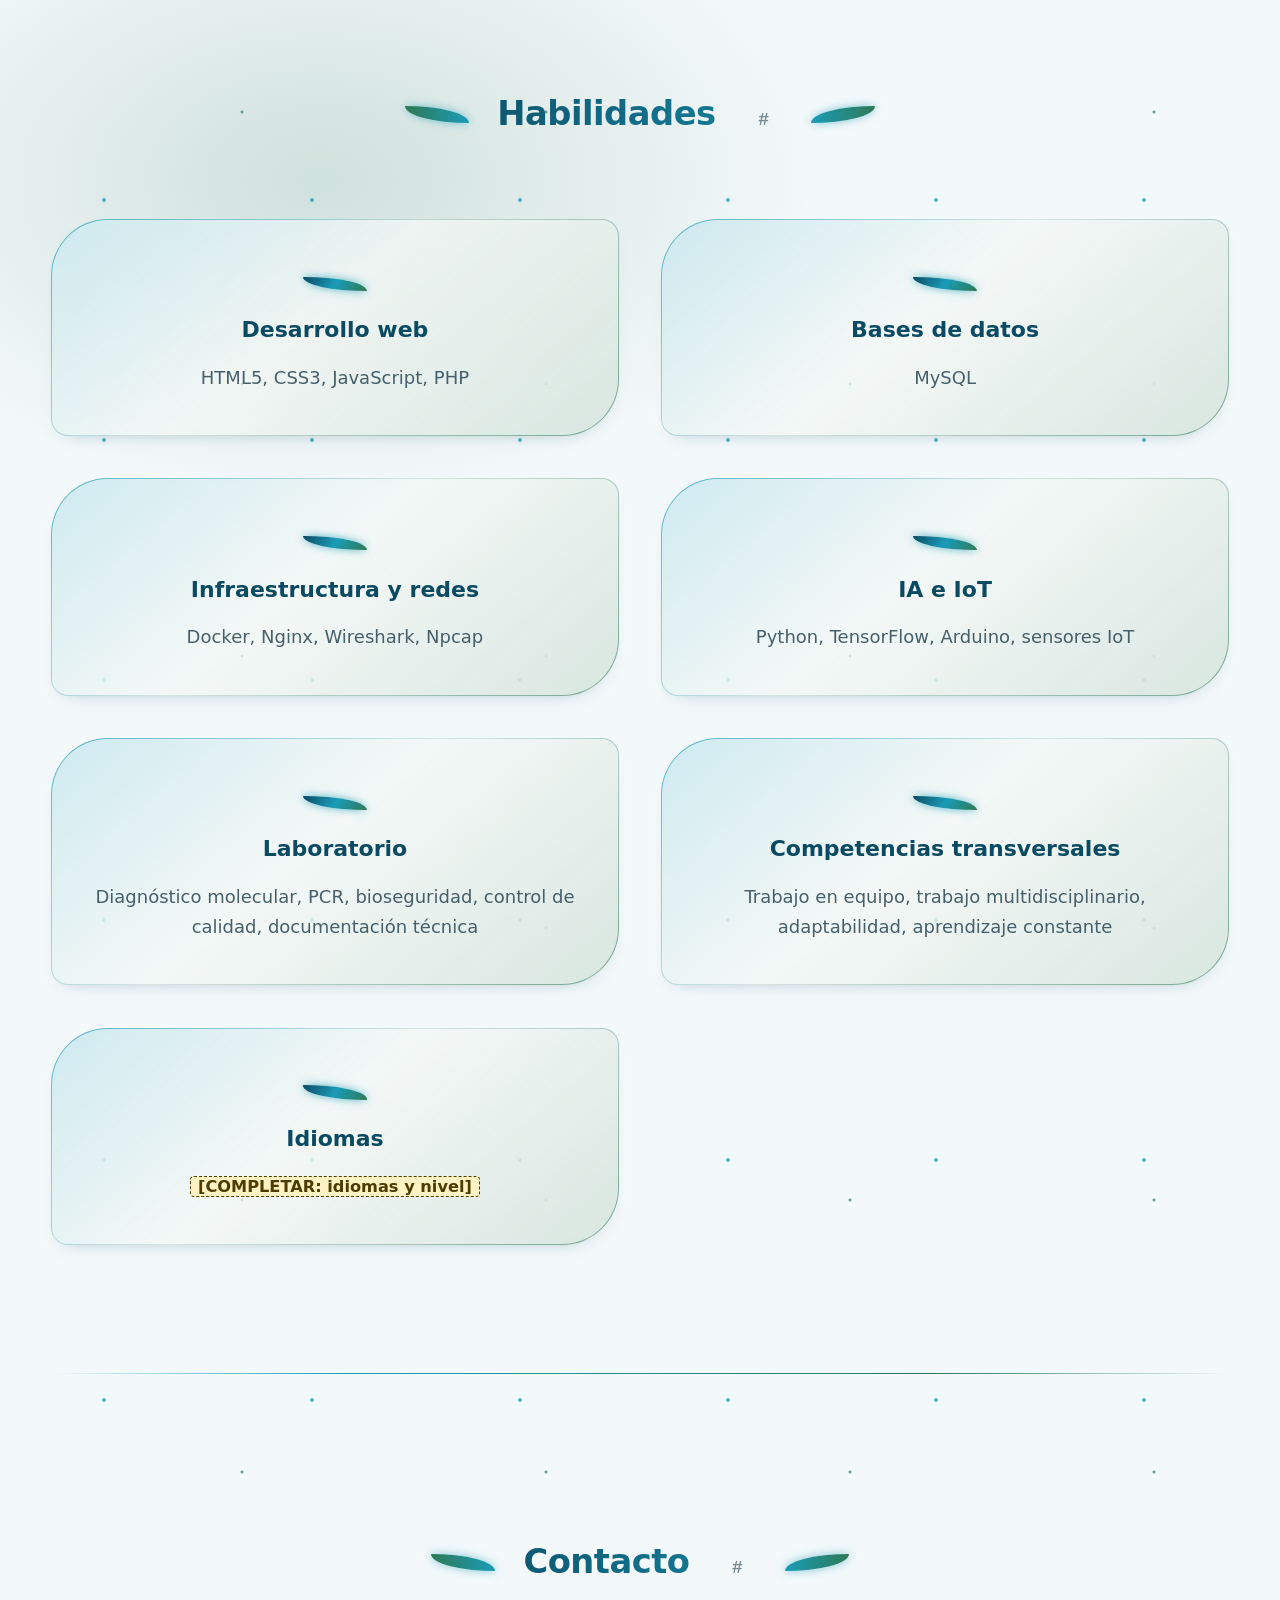
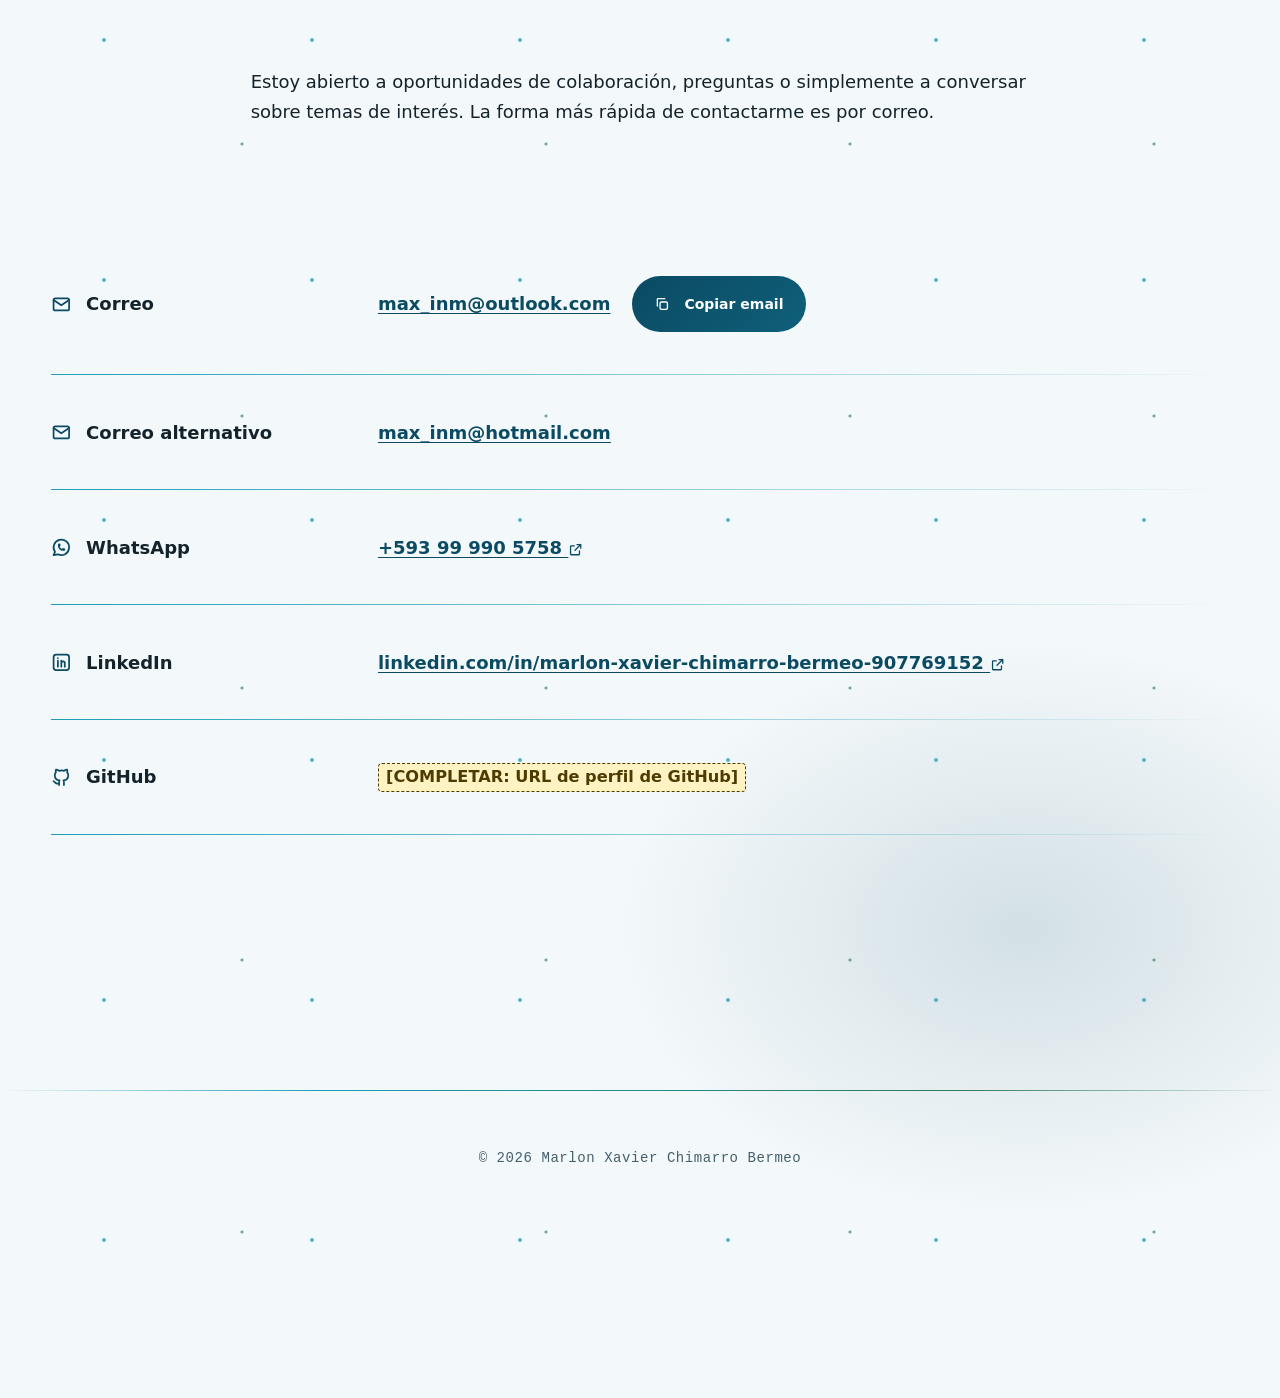
==== commit c1f818ad: "feat: update in design" ====
--- a/index.html
+++ b/index.html
@@ -8,6 +8,8 @@
     <title>CV | Marlon Xavier Chimarro Bermeo</title>
     <link rel="icon" href="assets/favicon.svg" type="image/svg+xml">
     <link rel="stylesheet" href="css/styles.css">
+    <!-- Capa experimental «Bosque digital». Borra esta línea para volver al diseño «Cian neón». -->
+    <link rel="stylesheet" href="css/naturaleza.css" media="screen">
     <script>
         /* Marca que JS está activo y aplica el tema guardado antes de pintar (evita parpadeo). */
         (function () {
--- a/css/styles.css
+++ b/css/styles.css
@@ -1,24 +1,26 @@
 /* =========================================================
    CV · Marlon Xavier Chimarro Bermeo
+   Estilo futurista: vidrio esmerilado, degradados y brillos
+   sobre la paleta cian neón (azul petróleo / cian).
    Índice:
    1. Tokens (variables)   5. Componentes
    2. Tema oscuro          6. Utilidades
-   3. Base                 7. Movimiento reducido
+   3. Base y fondo         7. Movimiento (solo si el usuario lo permite)
    4. Layout               8. Impresión
    ========================================================= */
 
 /* ---------- 1. Tokens ---------- */
 :root {
     /* Paleta: 2 colores + neutros */
-    --c-primary: #4b1f78;          /* púrpura oscuro: enlaces, navegación, activo, foco */
-    --c-primary-strong: #34134f;   /* hover/active del primario */
-    --c-accent: #9a7cc4;           /* lavanda: solo detalles decorativos */
-    --c-text: #221c2b;
-    --c-text-muted: #544b61;
-    --c-bg: #f7f5fa;
+    --c-primary: #0b4a63;          /* azul petróleo: enlaces, navegación, activo, foco */
+    --c-primary-strong: #07344a;   /* hover/active del primario */
+    --c-accent: #1a9cb8;           /* cian: degradados, brillos y detalles */
+    --c-text: #14232b;
+    --c-text-muted: #45606b;
+    --c-bg: #f3f8fa;
     --c-surface: #ffffff;
-    --c-border: #ddd6e6;
-    --c-tag-bg: #eee8f6;
+    --c-border: #d3e3e9;
+    --c-tag-bg: #e2f1f5;
     --c-todo-bg: #fff3c4;
     --c-todo-text: #4d3b00;
     --c-on-primary: #ffffff;
@@ -26,9 +28,23 @@
     --c-whatsapp-strong: #1ebe5b;
     --c-on-whatsapp: #062b16;
 
-    /* Tipografía: 2 familias del sistema (sin descargas) */
-    --font-serif: Georgia, "Times New Roman", serif;
-    --font-sans: system-ui, -apple-system, "Segoe UI", Roboto, "Helvetica Neue", Arial, sans-serif;
+    /* Degradados y efectos: todos derivan de los dos colores de la paleta */
+    --grad-brand: linear-gradient(120deg, var(--c-primary), var(--c-accent));
+    /* Texto: el tono claro se mezcla con el primario para mantener ≥ 3:1 incluso sobre las auroras */
+    --grad-text: linear-gradient(100deg, var(--c-primary) 0%, color-mix(in srgb, var(--c-primary) 40%, var(--c-accent)) 50%, var(--c-primary) 100%);
+    /* Relleno de botones: el extremo claro se mezcla con el primario para mantener contraste ≥ 4.5:1 */
+    --grad-fill: linear-gradient(135deg, var(--c-primary), color-mix(in srgb, var(--c-primary) 62%, var(--c-accent)));
+    --grad-line: linear-gradient(90deg, transparent, var(--c-accent) 30%, var(--c-primary) 70%, transparent);
+    --glass: color-mix(in srgb, var(--c-surface) 72%, transparent);
+    --glass-strong: color-mix(in srgb, var(--c-surface) 86%, transparent);
+    --glow: 0 0 0 1px color-mix(in srgb, var(--c-accent) 25%, transparent),
+            0 10px 24px -12px color-mix(in srgb, var(--c-accent) 60%, transparent);
+    --glow-strong: 0 0 0 1px color-mix(in srgb, var(--c-accent) 45%, transparent),
+                   0 12px 28px -12px color-mix(in srgb, var(--c-accent) 75%, transparent);
+
+    /* Tipografía: 2 familias del sistema (sin descargas): sans para todo, mono para datos técnicos */
+    --font-sans: system-ui, -apple-system, "Segoe UI Variable", "Segoe UI", Roboto, "Helvetica Neue", Arial, sans-serif;
+    --font-mono: ui-monospace, "Cascadia Code", "SF Mono", "JetBrains Mono", Consolas, monospace;
     /* La raíz crece hasta 2.5× (ver html): el texto usa la mitad de esa escala,
        con un mínimo en px para que siga legible en móvil. El espaciado no cambia. */
     --fs-xs: max(0.4375rem, 14px);
@@ -38,7 +54,7 @@
     --fs-lg: max(1.1875rem, 30px);
     --fs-xl: max(2rem, 40px);
     --fs-nav: max(0.59375rem, 19px);
-    --lh-tight: 1.2;
+    --lh-tight: 1.15;
     --lh-base: 1.65;
 
     /* Espaciado (escala 4px) */
@@ -52,7 +68,8 @@
     --sp-8: 4.5rem;
     --sp-9: 6rem;
 
-    --radius: 10px;
+    --radius: 12px;
+    --radius-lg: 20px;
     --radius-pill: 999px;
     --page-gutter: clamp(1rem, 4vw, 3rem);  /* margen lateral fluido */
     --page-max: 76rem;                      /* ancho máximo del contenido (en rem: crece con la letra) */
@@ -60,41 +77,41 @@
     --prose-max: 68ch;
     --header-h: 7rem;               /* alto de la cabecera fija; main.js lo mide y actualiza */
     --focus-ring: 3px solid var(--c-primary);
-    --transition: 160ms ease;
+    --transition: 220ms cubic-bezier(.2, .7, .2, 1);
 }
 
 /* ---------- 2. Tema oscuro (sistema + manual) ---------- */
 @media (prefers-color-scheme: dark) {
     :root:not([data-theme="light"]) {
-        --c-primary: #c9a8f0;
-        --c-primary-strong: #e0cdf8;
-        --c-accent: #8f6cc0;
-        --c-text: #ece8f2;
-        --c-text-muted: #bdb3cb;
-        --c-bg: #141019;
-        --c-surface: #1d1725;
-        --c-border: #352c42;
-        --c-tag-bg: #2a2136;
+        --c-primary: #67e3f5;
+        --c-primary-strong: #a5f0fa;
+        --c-accent: #0e8fae;
+        --c-text: #e4f3f7;
+        --c-text-muted: #a9c4cc;
+        --c-bg: #081218;
+        --c-surface: #0f1d25;
+        --c-border: #1f3a46;
+        --c-tag-bg: #15303a;
         --c-todo-bg: #4d3b00;
         --c-todo-text: #fff3c4;
-        --c-on-primary: #141019;
+        --c-on-primary: #081218;
         color-scheme: dark;
     }
 }
 
 :root[data-theme="dark"] {
-    --c-primary: #c9a8f0;
-    --c-primary-strong: #e0cdf8;
-    --c-accent: #8f6cc0;
-    --c-text: #ece8f2;
-    --c-text-muted: #bdb3cb;
-    --c-bg: #141019;
-    --c-surface: #1d1725;
-    --c-border: #352c42;
-    --c-tag-bg: #2a2136;
+    --c-primary: #67e3f5;
+    --c-primary-strong: #a5f0fa;
+    --c-accent: #0e8fae;
+    --c-text: #e4f3f7;
+    --c-text-muted: #a9c4cc;
+    --c-bg: #081218;
+    --c-surface: #0f1d25;
+    --c-border: #1f3a46;
+    --c-tag-bg: #15303a;
     --c-todo-bg: #4d3b00;
     --c-todo-text: #fff3c4;
-    --c-on-primary: #141019;
+    --c-on-primary: #081218;
     color-scheme: dark;
 }
 
@@ -102,7 +119,7 @@
     color-scheme: light;
 }
 
-/* ---------- 3. Base ---------- */
+/* ---------- 3. Base y fondo ---------- */
 *,
 *::before,
 *::after {
@@ -115,6 +132,7 @@
     font-size: clamp(100%, 0.32rem + 1.82vw, 250%);
     scroll-behavior: smooth;
     scroll-padding-top: calc(var(--header-h) + var(--sp-4));
+    scrollbar-color: var(--c-accent) transparent;
     -webkit-text-size-adjust: 100%;
 }
 
@@ -124,7 +142,18 @@
     font-size: var(--fs-base);
     line-height: var(--lh-base);
     color: var(--c-text);
-    background: var(--c-bg);
+    /* Fondo de auroras pintado en el propio body: se desplaza con la página y se
+       rasteriza una sola vez (sin capas fijas, máscaras ni filtros: rendimiento) */
+    background:
+        radial-gradient(60vw 50vh at 18% 4%, color-mix(in srgb, var(--c-accent) 30%, transparent), transparent 70%) no-repeat,
+        radial-gradient(50vw 60vh at 90% 30%, color-mix(in srgb, var(--c-primary) 18%, transparent), transparent 70%) no-repeat,
+        radial-gradient(60vw 50vh at 30% 85%, color-mix(in srgb, var(--c-accent) 22%, transparent), transparent 70%) no-repeat,
+        var(--c-bg);
+}
+
+::selection {
+    background: color-mix(in srgb, var(--c-accent) 45%, transparent);
+    color: var(--c-text);
 }
 
 img {
@@ -181,6 +210,18 @@
 .icon-ext {
     width: 0.85em;
     height: 0.85em;
+}
+
+/* Texto con degradado (nombre, marca y títulos). Contraste ≥ 3:1 en ambos extremos: solo texto grande. */
+.brand,
+.name,
+.section-title {
+    background-image: var(--grad-text);
+    background-size: 200% 100%;
+    -webkit-background-clip: text;
+    background-clip: text;
+    -webkit-text-fill-color: transparent;
+    color: var(--c-primary);   /* respaldo si no hay background-clip: text */
 }
 
 /* ---------- 4. Layout ---------- */
@@ -201,12 +242,23 @@
     color: var(--c-on-primary);
 }
 
+/* Cabecera translúcida (sin backdrop-filter, por rendimiento) con una línea de luz en el borde inferior */
 .site-header {
     position: sticky;
     top: 0;
     z-index: 50;
-    background: var(--c-surface);
-    border-bottom: 1px solid var(--c-border);
+    background: var(--glass-strong);
+    box-shadow: 0 6px 16px -12px color-mix(in srgb, var(--c-primary) 45%, transparent);
+}
+
+.site-header::after {
+    content: "";
+    position: absolute;
+    left: 0;
+    right: 0;
+    bottom: 0;
+    height: 1px;
+    background: var(--grad-line);
 }
 
 .header-inner {
@@ -220,16 +272,15 @@
 }
 
 .brand {
-    font-family: var(--font-serif);
     font-size: var(--fs-md);
-    font-weight: 700;
-    color: var(--c-text);
+    font-weight: 800;
+    letter-spacing: -0.01em;
     text-decoration: none;
     white-space: nowrap;
 }
 
 .brand:hover {
-    color: var(--c-primary);
+    background-position: 100% 0;
 }
 
 /* Cabecera en dos filas: nombre y acciones arriba; secciones del CV abajo, centradas.
@@ -256,32 +307,34 @@
 .nav-link {
     display: block;
     padding: var(--sp-2) var(--sp-4);
-    border-radius: var(--radius);
+    border: 1.5px solid transparent;
+    border-radius: var(--radius-pill);
     color: var(--c-primary);
     font-size: var(--fs-nav);
     font-weight: 600;
-    letter-spacing: 0.01em;
+    letter-spacing: 0.06em;
+    text-transform: uppercase;
     text-decoration: none;
-    border-bottom: 3px solid transparent;
-    transition: color var(--transition), background-color var(--transition);
+    transition: color var(--transition), background-color var(--transition), box-shadow var(--transition);
 }
 
 .nav-link:hover {
     color: var(--c-primary-strong);
-    background: var(--c-tag-bg);
+    background-color: var(--c-tag-bg);
 }
 
 .nav-link:active {
-    background: var(--c-border);
-}
-
-/* H1 · sección activa (lo marca main.js con aria-current) */
+    background-color: var(--c-border);
+}
+
+/* H1 · sección activa (lo marca main.js con aria-current): píldora con borde degradado y brillo */
 .nav-link[aria-current="true"] {
     color: var(--c-primary-strong);
     font-weight: 800;
-    background: var(--c-tag-bg);
-    border-bottom-color: var(--c-primary);
-    border-radius: var(--radius) var(--radius) 0 0;
+    background:
+        linear-gradient(var(--c-tag-bg), var(--c-tag-bg)) padding-box,
+        var(--grad-brand) border-box;
+    box-shadow: var(--glow);
 }
 
 .header-actions {
@@ -299,7 +352,8 @@
 }
 
 /* Cada sección es una cuadrícula fluida: las entradas se reparten en tantas
-   columnas como quepan (mín. --col-min) y se reacomodan al redimensionar. */
+   columnas como quepan (mín. --col-min) y se reacomodan al redimensionar.
+   El separador superior es una línea de luz en degradado. */
 .section {
     display: grid;
     grid-template-columns: repeat(auto-fit, minmax(min(100%, var(--col-min)), 1fr));
@@ -307,7 +361,7 @@
     gap: var(--sp-7);
     align-items: start;
     padding: var(--sp-9) 0 var(--sp-8);
-    border-top: 1px solid var(--c-border);
+    background: var(--grad-line) top center / 100% 1px no-repeat;
 }
 
 .section > :not(.entry) {
@@ -321,7 +375,7 @@
 .section.profile {
     display: block;
     padding-top: var(--sp-6);
-    border-top: 0;
+    background: none;
     text-align: center;
 }
 
@@ -346,9 +400,11 @@
     align-items: center;
     gap: var(--sp-2);
     text-align: center;
-    border-top: 1px solid var(--c-border);
+    background: var(--grad-line) top center / 100% 1px no-repeat;
     color: var(--c-text-muted);
-    font-size: var(--fs-sm);
+    font-family: var(--font-mono);
+    font-size: var(--fs-xs);
+    letter-spacing: 0.04em;
 }
 
 .site-footer p {
@@ -356,6 +412,28 @@
 }
 
 /* ---------- 5. Componentes ---------- */
+
+/* Tarjeta de vidrio con borde en degradado (entradas, habilidades) */
+.entry,
+.skill-group {
+    position: relative;
+    border: 1px solid transparent;
+    border-radius: var(--radius-lg);
+    background:
+        linear-gradient(var(--glass), var(--glass)) padding-box,
+        linear-gradient(140deg,
+            color-mix(in srgb, var(--c-accent) 80%, transparent),
+            color-mix(in srgb, var(--c-accent) 15%, transparent) 45%,
+            color-mix(in srgb, var(--c-primary) 60%, transparent)) border-box;
+    box-shadow: 0 8px 20px -16px color-mix(in srgb, var(--c-primary) 55%, transparent);
+    transition: translate var(--transition), box-shadow var(--transition);
+}
+
+.entry:hover,
+.skill-group:hover {
+    translate: 0 -4px;
+    box-shadow: var(--glow-strong);
+}
 
 /* Perfil */
 .profile-grid {
@@ -367,25 +445,46 @@
     margin-bottom: var(--sp-9);
 }
 
+/* Foto con anillo de luz fijo (conic-gradient en el relleno) y halo */
 .profile-photo {
     width: clamp(320px, 36vw, 520px);   /* solo se escala; proporción original 4:5 sin recorte */
-    border-radius: var(--radius);
-    border: 3px solid var(--c-accent);
-}
-
+    padding: 5px;
+    border-radius: calc(var(--radius-lg) + 6px);
+    background: conic-gradient(from 210deg,
+        var(--c-primary), var(--c-accent), var(--c-primary-strong), var(--c-accent), var(--c-primary));
+    box-shadow:
+        0 0 24px -6px color-mix(in srgb, var(--c-accent) 70%, transparent),
+        0 0 48px -12px color-mix(in srgb, var(--c-primary) 45%, transparent);
+}
+
+/* Etiqueta tipo "chip" de terminal */
 .eyebrow {
-    margin: 0 0 var(--sp-2);
+    display: inline-block;
+    margin: 0 0 var(--sp-4);
+    padding: var(--sp-1) var(--sp-4);
+    border: 1px solid transparent;
+    border-radius: var(--radius-pill);
+    background:
+        linear-gradient(var(--glass-strong), var(--glass-strong)) padding-box,
+        var(--grad-brand) border-box;
+    font-family: var(--font-mono);
     font-size: var(--fs-xs);
     font-weight: 600;
-    letter-spacing: 0.12em;
+    letter-spacing: 0.18em;
     text-transform: uppercase;
     color: var(--c-text-muted);
 }
 
+.eyebrow::before {
+    content: "▸ " / "";   /* decorativo: sin texto para lectores de pantalla */
+    color: var(--c-primary);
+}
+
 .name {
-    font-family: var(--font-serif);
     font-size: var(--fs-xl);
-    font-weight: 700;
+    font-weight: 800;
+    letter-spacing: -0.025em;
+    text-wrap: balance;
 }
 
 .role {
@@ -398,7 +497,7 @@
     display: flex;
     flex-wrap: wrap;
     justify-content: center;
-    gap: var(--sp-2) var(--sp-5);
+    gap: var(--sp-3);
     margin: 0;
     padding: 0;
     list-style: none;
@@ -408,20 +507,36 @@
     display: inline-flex;
     align-items: center;
     gap: var(--sp-2);
-    padding: var(--sp-1) 0;
-    font-weight: 500;
+    padding: var(--sp-2) var(--sp-4);
+    border: 1px solid transparent;
+    border-radius: var(--radius-pill);
+    background:
+        linear-gradient(var(--glass-strong), var(--glass-strong)) padding-box,
+        var(--grad-brand) border-box;
+    font-weight: 600;
+    text-decoration: none;
     overflow-wrap: anywhere;
-}
-
-/* Títulos de sección con ancla compartible */
+    transition: box-shadow var(--transition), translate var(--transition);
+}
+
+.quick-contact a:hover {
+    translate: 0 -2px;
+    box-shadow: var(--glow);
+}
+
+/* Títulos de sección con ancla compartible: texto en degradado entre dos rayos de luz */
 .section-title {
     display: flex;
     justify-content: center;
     align-items: baseline;
     gap: var(--sp-4);
-    margin-bottom: var(--sp-6);
-    font-family: var(--font-serif);
+    width: fit-content;
+    max-width: 100%;
+    margin: 0 auto var(--sp-6);
+    justify-self: center;
     font-size: var(--fs-lg);
+    font-weight: 800;
+    letter-spacing: -0.015em;
     text-align: center;
 }
 
@@ -431,14 +546,20 @@
     align-self: center;
     width: clamp(1.5rem, 6vw, 4rem);
     height: 3px;
-    background: var(--c-accent);
     border-radius: 2px;
+    background: linear-gradient(90deg, transparent, var(--c-accent));
+    box-shadow: 0 0 8px color-mix(in srgb, var(--c-accent) 70%, transparent);
+}
+
+.section-title::after {
+    background: linear-gradient(90deg, var(--c-accent), transparent);
 }
 
 .anchor {
-    font-family: var(--font-sans);
+    font-family: var(--font-mono);
     font-size: var(--fs-base);
     color: var(--c-text-muted);
+    -webkit-text-fill-color: currentColor;
     text-decoration: none;
     padding: 0 var(--sp-2);
     opacity: 0.7;
@@ -452,9 +573,10 @@
 
 .subheading {
     margin: var(--sp-7) 0 var(--sp-4);
+    font-family: var(--font-mono);
     font-size: var(--fs-sm);
     font-weight: 600;
-    letter-spacing: 0.06em;
+    letter-spacing: 0.14em;
     text-transform: uppercase;
     color: var(--c-text-muted);
 }
@@ -464,23 +586,21 @@
     margin-inline: auto;
 }
 
-/* Entrada única (experiencia, educación, proyectos) */
+/* Entrada única (experiencia, educación, proyectos): tarjeta con barra de luz lateral */
 .entry {
-    position: relative;
-    padding: 0 0 var(--sp-4) var(--sp-5);
-    border-left: 2px solid var(--c-border);
+    padding: var(--sp-5) var(--sp-5) var(--sp-5) var(--sp-6);
 }
 
 .entry::before {
     content: "";
     position: absolute;
-    left: -7px;
-    top: 0.45em;
-    width: 12px;
-    height: 12px;
-    border-radius: 50%;
-    background: var(--c-surface);
-    border: 2px solid var(--c-primary);
+    left: var(--sp-3);
+    top: var(--sp-5);
+    bottom: var(--sp-5);
+    width: 3px;
+    border-radius: 3px;
+    background: linear-gradient(180deg, var(--c-accent), var(--c-primary) 60%, transparent);
+    box-shadow: 0 0 8px color-mix(in srgb, var(--c-accent) 70%, transparent);
 }
 
 .entry-header {
@@ -489,17 +609,21 @@
 
 .entry-title {
     font-size: var(--fs-md);
-    font-weight: 700;
+    font-weight: 800;
+    letter-spacing: -0.01em;
 }
 
 .entry-org {
     margin: var(--sp-1) 0 0;
-    font-weight: 500;
+    font-weight: 600;
+    color: var(--c-primary);
 }
 
 .entry-meta {
-    margin: var(--sp-1) 0 0;
-    font-size: var(--fs-sm);
+    margin: var(--sp-2) 0 0;
+    font-family: var(--font-mono);
+    font-size: var(--fs-xs);
+    letter-spacing: 0.04em;
     color: var(--c-text-muted);
 }
 
@@ -512,7 +636,11 @@
     margin-top: var(--sp-2);
 }
 
-/* Etiquetas */
+.entry-list li::marker {
+    color: var(--c-accent);
+}
+
+/* Etiquetas: píldoras con borde degradado */
 .tag-list {
     display: flex;
     flex-wrap: wrap;
@@ -524,8 +652,12 @@
 
 .tag {
     padding: var(--sp-1) var(--sp-3);
+    border: 1px solid transparent;
     border-radius: var(--radius-pill);
-    background: var(--c-tag-bg);
+    background:
+        linear-gradient(var(--c-tag-bg), var(--c-tag-bg)) padding-box,
+        var(--grad-brand) border-box;
+    font-family: var(--font-mono);
     font-size: var(--fs-xs);
     font-weight: 500;
 }
@@ -539,18 +671,27 @@
 }
 
 .skill-group {
-    padding: var(--sp-5);
+    padding: var(--sp-6) var(--sp-5) var(--sp-5);
     text-align: center;
-    background: var(--c-surface);
-    border: 1px solid var(--c-border);
-    border-radius: var(--radius);
 }
 
 .skill-group dt {
     font-size: var(--fs-md);
-    font-weight: 700;
+    font-weight: 800;
     color: var(--c-primary);
     margin-bottom: var(--sp-2);
+}
+
+/* Barra de luz sobre el título de cada grupo */
+.skill-group dt::before {
+    content: "";
+    display: block;
+    width: 3rem;
+    height: 3px;
+    margin: 0 auto var(--sp-3);
+    border-radius: 3px;
+    background: var(--grad-brand);
+    box-shadow: 0 0 8px color-mix(in srgb, var(--c-accent) 70%, transparent);
 }
 
 .skill-group dd {
@@ -573,14 +714,18 @@
     grid-template-columns: 1fr;
     gap: var(--sp-2);
     padding-bottom: var(--sp-5);
-    border-bottom: 1px solid var(--c-border);
+    background: linear-gradient(90deg, var(--c-accent), transparent) bottom left / 100% 1px no-repeat;
 }
 
 .contact-label {
     display: inline-flex;
     align-items: center;
     gap: var(--sp-2);
-    font-weight: 600;
+    font-weight: 700;
+}
+
+.contact-label .icon {
+    color: var(--c-primary);
 }
 
 .contact-value {
@@ -592,7 +737,7 @@
 }
 
 .contact-value a {
-    font-weight: 500;
+    font-weight: 600;
 }
 
 .copy-status {
@@ -605,7 +750,7 @@
     color: var(--c-text);
 }
 
-/* Botones */
+/* Botones: relleno en degradado que se desplaza y brilla al pasar el cursor */
 .btn {
     display: inline-flex;
     align-items: center;
@@ -614,19 +759,21 @@
     padding: var(--sp-2) var(--sp-4);
     font: inherit;
     font-size: var(--fs-sm);
-    font-weight: 600;
+    font-weight: 700;
     color: var(--c-on-primary);
-    background: var(--c-primary);
-    border: 2px solid var(--c-primary);
-    border-radius: var(--radius);
+    background: var(--grad-fill) border-box;
+    background-size: 160% 100%;
+    border: 1.5px solid transparent;
+    border-radius: var(--radius-pill);
     white-space: nowrap;
     cursor: pointer;
-    transition: background-color var(--transition), color var(--transition);
+    transition: background-position var(--transition), box-shadow var(--transition), color var(--transition);
 }
 
 .btn:hover {
-    background: var(--c-primary-strong);
-    border-color: var(--c-primary-strong);
+    color: var(--c-on-primary);
+    background-position: 100% 0;
+    box-shadow: var(--glow-strong);
 }
 
 .btn:active {
@@ -635,11 +782,13 @@
 
 .btn-ghost {
     color: var(--c-primary);
-    background: transparent;
+    background:
+        linear-gradient(var(--glass-strong), var(--glass-strong)) padding-box,
+        var(--grad-brand) border-box;
 }
 
 .btn-ghost:hover {
-    color: var(--c-on-primary);
+    background: var(--grad-fill) border-box;
 }
 
 .btn-small {
@@ -679,19 +828,20 @@
     align-items: center;
     gap: var(--sp-2);
     padding: var(--sp-2) var(--sp-4);
-    font-weight: 600;
+    font-weight: 700;
     font-size: var(--fs-sm);
     color: var(--c-on-primary);
-    background: var(--c-primary);
+    background: var(--grad-fill);
     border-radius: var(--radius-pill);
     text-decoration: none;
-    box-shadow: 0 2px 8px rgb(0 0 0 / 0.2);
-    transition: opacity var(--transition), transform var(--transition), background-color var(--transition);
+    box-shadow: var(--glow);
+    transition: opacity var(--transition), transform var(--transition), box-shadow var(--transition);
 }
 
 .whatsapp-fab {
     color: var(--c-on-whatsapp);
     background: var(--c-whatsapp);
+    box-shadow: 0 8px 18px -10px color-mix(in srgb, var(--c-whatsapp) 80%, transparent);
 }
 
 .whatsapp-fab:hover {
@@ -706,7 +856,7 @@
 
 .to-top:hover {
     color: var(--c-on-primary);
-    background: var(--c-primary-strong);
+    box-shadow: var(--glow-strong);
 }
 
 /* Con JS se oculta hasta que el usuario baja; sin JS siempre está visible */
@@ -745,7 +895,7 @@
     }
 
     .site-header {
-        position: static;
+        position: relative;
     }
 
     .header-inner {
@@ -789,7 +939,51 @@
     display: none !important;
 }
 
-/* ---------- 7. Movimiento reducido ---------- */
+/* ---------- 7. Movimiento: solo si el usuario no pidió reducirlo ----------
+   Rendimiento: solo se animan opacity y transform (los procesa la GPU).
+   Sin bucles infinitos, sin filter/blur animados y sin animar colores ni fondos. */
+@media (prefers-reduced-motion: no-preference) {
+    /* H1 · barra de progreso de lectura en el borde de la cabecera (sin JS) */
+    @supports (animation-timeline: scroll()) {
+        .site-header::before {
+            content: "";
+            position: absolute;
+            left: 0;
+            right: 0;
+            bottom: 0;
+            z-index: 1;
+            height: 3px;
+            background: var(--grad-brand);
+            box-shadow: 0 0 8px var(--c-accent);
+            transform-origin: left;
+            animation: progress linear both;
+            animation-timeline: scroll(root);
+        }
+    }
+
+    /* Las tarjetas aparecen al entrar en pantalla (sin JS) */
+    @supports (animation-timeline: view()) {
+        .entry,
+        .skill-group {
+            animation: rise linear both;
+            animation-timeline: view();
+            animation-range: entry 0% cover 22%;
+        }
+    }
+}
+
+@keyframes progress {
+    from { transform: scaleX(0); }
+    to   { transform: scaleX(1); }
+}
+
+@keyframes rise {
+    from {
+        opacity: 0;
+        transform: translateY(2rem) scale(0.97);
+    }
+}
+
 @media (prefers-reduced-motion: reduce) {
     html {
         scroll-behavior: auto;
@@ -808,7 +1002,7 @@
     }
 }
 
-/* ---------- 8. Impresión: B/N, sin navegación ---------- */
+/* ---------- 8. Impresión: B/N, sin navegación ni efectos ---------- */
 @media print {
     @page {
         margin: 1.5cm;
@@ -848,6 +1042,55 @@
         line-height: 1.4;
     }
 
+    /* Sin degradados, brillos ni animaciones en papel (el fondo ya es #fff arriba) */
+    *,
+    *::before,
+    *::after {
+        animation: none !important;
+        box-shadow: none !important;
+        text-shadow: none !important;
+        -webkit-backdrop-filter: none !important;
+        backdrop-filter: none !important;
+        filter: none !important;
+    }
+
+    .brand,
+    .name,
+    .section-title {
+        background: none;
+        -webkit-text-fill-color: currentColor;
+        color: #000;
+    }
+
+    .entry,
+    .skill-group,
+    .tag,
+    .eyebrow,
+    .quick-contact a,
+    .contact-item,
+    .section,
+    .site-footer {
+        background: none;
+    }
+
+    .eyebrow,
+    .quick-contact a {
+        padding: 0;
+        border: 0;
+    }
+
+    .eyebrow::before {
+        content: none;
+    }
+
+    .quick-contact {
+        gap: 0.2rem 1.2rem;
+    }
+
+    .site-footer {
+        font-family: var(--font-sans);
+    }
+
     p {
         margin-bottom: 0.3rem;
     }
@@ -897,6 +1140,7 @@
 
     .section.profile {
         padding-top: 0;
+        border-top: 0;
     }
 
     .profile-grid {
@@ -908,8 +1152,11 @@
 
     .profile-photo {
         width: 2.8cm;
+        padding: 0;
+        background: none;
         border: 1px solid #000;
-        filter: grayscale(100%);
+        border-radius: 6px;
+        filter: grayscale(100%) !important;
     }
 
     .section > .section-title,
@@ -919,17 +1166,19 @@
 
     .section-title {
         justify-content: flex-start;
+        margin-left: 0;
     }
 
     .section-title::before,
-    .section-title::after {
+    .section-title::after,
+    .skill-group dt::before {
         display: none;
     }
 
     .entry {
-        padding-bottom: 0.8rem;
-        border-left: 0;
-        padding-left: 0;
+        padding: 0 0 0.8rem;
+        border: 0;
+        border-radius: 0;
         max-width: none;
         break-inside: avoid;
     }
@@ -945,6 +1194,7 @@
 
     .tag {
         padding: 0;
+        border: 0;
         border-radius: 0;
     }
 
--- a/css/naturaleza.css
+++ b/css/naturaleza.css
@@ -0,0 +1,238 @@
+/* =========================================================
+   Capa experimental «Bosque digital» · naturalista-tecnológico
+   ---------------------------------------------------------
+   Se carga DESPUÉS de styles.css y solo en pantalla (media="screen"),
+   así que la impresión no cambia. Para volver al diseño «Cian neón»
+   basta con quitar su <link> en index.html.
+
+   Idea: la tecnología (cian, vidrio, datos) crece sobre la naturaleza
+   (musgo, curvas de nivel, células, luciérnagas).
+   - Color orgánico: degradados cian → musgo → petróleo y fundido al cambiar de tema.
+   - Desvanecimiento: los contenidos aparecen con un fundido al entrar en pantalla.
+   - Desplazamiento: las tarjetas entran alternando desde la izquierda y la derecha.
+   - Formas: bordes asimétricos tipo hoja, foto con contorno de célula.
+
+   Rendimiento: solo se animan opacity y transform, y solo al hacer scroll.
+   Sin bucles infinitos, sin filter/blur, sin backdrop-filter y sin animar
+   colores, fondos, bordes redondeados ni espaciado de letras.
+   ========================================================= */
+
+/* ---------- Tokens de la capa ---------- */
+:root {
+    --c-leaf: #2e7a55;   /* musgo: el tono natural que acompaña al cian */
+    --flow-1: var(--c-accent);
+    --flow-2: var(--c-leaf);
+
+    /* Degradados vivos: usan los colores que fluyen */
+    --grad-brand: linear-gradient(120deg, var(--c-primary), var(--flow-1), var(--flow-2));
+    --grad-line: linear-gradient(90deg, transparent, var(--flow-1) 25%, var(--flow-2) 75%, transparent);
+    /* Texto: el tono que fluye se mezcla con el primario para mantener ≥ 3:1 */
+    --grad-text: linear-gradient(100deg,
+        var(--c-primary) 0%,
+        color-mix(in srgb, var(--c-primary) 40%, var(--flow-1)) 35%,
+        color-mix(in srgb, var(--c-primary) 40%, var(--flow-2)) 65%,
+        var(--c-primary) 100%);
+
+    /* Forma de hoja: esquinas asimétricas */
+    --leaf-a: 2rem 0.6rem 2rem 0.6rem;
+    --leaf-b: 0.6rem 2rem 0.6rem 2rem;
+    --ease-organic: cubic-bezier(.33, 1, .68, 1);
+    --glow: 0 0 0 1px color-mix(in srgb, var(--flow-1) 25%, transparent),
+            0 10px 24px -12px color-mix(in srgb, var(--flow-2) 60%, transparent);
+    --glow-strong: 0 0 0 1px color-mix(in srgb, var(--flow-1) 45%, transparent),
+                   0 12px 28px -12px color-mix(in srgb, var(--flow-2) 70%, transparent);
+}
+
+@media (prefers-color-scheme: dark) {
+    :root:not([data-theme="light"]) {
+        --c-leaf: #7fdca6;
+    }
+}
+
+:root[data-theme="dark"] {
+    --c-leaf: #7fdca6;
+}
+
+/* Al cambiar de tema, los colores se funden en lugar de saltar */
+body {
+    transition: background-color 900ms var(--ease-organic), color 900ms var(--ease-organic);
+}
+
+a,
+.nav-link,
+.tag,
+.btn {
+    transition-duration: 450ms;
+    transition-timing-function: var(--ease-organic);
+}
+
+/* ---------- Fondo: bosque de luz ---------- */
+/* Manchas orgánicas (células / copas de árboles) en cian, musgo y petróleo, más
+   luciérnagas fijas en un mosaico pequeño. Pintado en el body: se rasteriza una vez. */
+body {
+    background:
+        radial-gradient(circle, color-mix(in srgb, var(--flow-1) 70%, transparent) 0 1.5px, transparent 2.5px) 0 0 / 208px 240px,
+        radial-gradient(circle, color-mix(in srgb, var(--c-leaf) 65%, transparent) 0 1px, transparent 2px) 90px 120px / 304px 272px,
+        radial-gradient(55vw 50vh at 15% 4%, color-mix(in srgb, var(--flow-1) 30%, transparent), transparent 70%) no-repeat,
+        radial-gradient(50vw 55vh at 90% 28%, color-mix(in srgb, var(--flow-2) 18%, transparent), transparent 70%) no-repeat,
+        radial-gradient(55vw 50vh at 25% 70%, color-mix(in srgb, var(--c-leaf) 18%, transparent), transparent 70%) no-repeat,
+        radial-gradient(45vw 45vh at 80% 95%, color-mix(in srgb, var(--c-primary) 14%, transparent), transparent 70%) no-repeat,
+        var(--c-bg);
+}
+
+/* Luz de luciérnaga que sigue al cursor (el elemento lo crea main.js solo con ratón).
+   Tamaño en px (no en rem) para que la capa no crezca con la escala de la página. */
+.cursor-glow {
+    position: fixed;
+    left: 0;
+    top: 0;
+    z-index: -1;
+    width: 420px;
+    height: 420px;
+    margin: -210px 0 0 -210px;
+    border-radius: 50%;
+    pointer-events: none;
+    background: radial-gradient(circle, color-mix(in srgb, var(--flow-1) 22%, transparent), transparent 65%);
+    opacity: 0;
+    transition: opacity 600ms var(--ease-organic);
+    will-change: transform;   /* capa propia: moverla no repinta la página */
+}
+
+.cursor-glow.is-active {
+    opacity: 1;
+}
+
+/* ---------- Componentes con forma orgánica ---------- */
+.entry,
+.skill-group {
+    border-radius: var(--leaf-a);
+    background:
+        linear-gradient(var(--glass), var(--glass)) padding-box,
+        linear-gradient(140deg,
+            color-mix(in srgb, var(--flow-1) 75%, transparent),
+            color-mix(in srgb, var(--flow-2) 15%, transparent) 45%,
+            color-mix(in srgb, var(--flow-2) 65%, transparent)) border-box;
+    transition:
+        translate 600ms var(--ease-organic),
+        box-shadow 600ms var(--ease-organic),
+        border-radius 500ms var(--ease-organic);
+}
+
+/* Al pasar el cursor la hoja «se gira»: las esquinas cambian de lado */
+.entry:hover,
+.skill-group:hover {
+    border-radius: var(--leaf-b);
+}
+
+/* La barra lateral es un tallo: degradado de cian a musgo */
+.entry::before {
+    background: linear-gradient(180deg, var(--flow-1), var(--flow-2) 70%, transparent);
+    box-shadow: 0 0 8px color-mix(in srgb, var(--flow-1) 60%, transparent);
+    transform-origin: top;
+}
+
+.entry-list li::marker {
+    color: var(--c-leaf);
+}
+
+/* Foto con contorno de célula / hoja y anillo de luz cian-musgo */
+.profile-photo {
+    border-radius: 3.5rem 1.25rem 3.5rem 1.25rem;
+    background: conic-gradient(from 210deg,
+        var(--c-primary), var(--flow-1), var(--flow-2), var(--c-leaf), var(--c-primary));
+    box-shadow:
+        0 0 24px -6px color-mix(in srgb, var(--flow-1) 65%, transparent),
+        0 0 48px -12px color-mix(in srgb, var(--c-leaf) 45%, transparent);
+}
+
+/* Las líneas junto a los títulos se convierten en hojas */
+.section-title::before,
+.section-title::after {
+    width: clamp(1.75rem, 5vw, 3rem);
+    height: 0.6rem;
+    border-radius: 0 100% 0 100%;
+    background: linear-gradient(90deg, var(--flow-2), var(--flow-1));
+    box-shadow: 0 0 8px color-mix(in srgb, var(--flow-1) 55%, transparent);
+}
+
+.section-title::after {
+    border-radius: 100% 0 100% 0;
+    background: linear-gradient(90deg, var(--flow-1), var(--flow-2));
+}
+
+.skill-group dt::before {
+    width: 2.25rem;
+    height: 0.5rem;
+    border-radius: 0 100% 0 100%;
+}
+
+.eyebrow::before {
+    content: "❦ " / "";
+    color: var(--c-leaf);
+}
+
+.tag:hover {
+    background:
+        linear-gradient(color-mix(in srgb, var(--c-tag-bg) 70%, var(--flow-2)), color-mix(in srgb, var(--c-tag-bg) 70%, var(--flow-2))) padding-box,
+        var(--grad-brand) border-box;
+}
+
+/* La línea de luz entre secciones: enredadera en degradado (estática) */
+.section:not(.profile),
+.site-footer {
+    background: var(--grad-line) top center / 100% 1px no-repeat;
+}
+
+/* ---------- Movimiento orgánico (solo si el usuario no pidió reducirlo) ----------
+   Todo va ligado al scroll y usa solo opacity/transform: el navegador lo
+   resuelve en la GPU y no trabaja cuando la página está quieta. */
+@media (prefers-reduced-motion: no-preference) {
+    @supports (animation-timeline: view()) {
+        /* Fundido de los títulos al entrar en pantalla */
+        .section-title {
+            animation: fade-up linear both;
+            animation-timeline: view();
+            animation-range: entry 0% cover 30%;
+        }
+
+        /* Las entradas llegan alternando desde la izquierda y la derecha */
+        .entry:nth-of-type(odd) {
+            animation: drift-left linear both;
+            animation-timeline: view();
+            animation-range: entry 0% cover 28%;
+        }
+
+        .entry:nth-of-type(even) {
+            animation: drift-right linear both;
+            animation-timeline: view();
+            animation-range: entry 0% cover 28%;
+        }
+
+        .skill-group {
+            animation: fade-up linear both;
+            animation-timeline: view();
+            animation-range: entry 0% cover 22%;
+        }
+    }
+}
+
+@keyframes fade-up {
+    from {
+        opacity: 0;
+        transform: translateY(1.25rem);
+    }
+}
+
+@keyframes drift-left {
+    from {
+        opacity: 0;
+        transform: translateX(-3rem) rotate(-1.5deg);
+    }
+}
+
+@keyframes drift-right {
+    from {
+        opacity: 0;
+        transform: translateX(3rem) rotate(1.5deg);
+    }
+}
